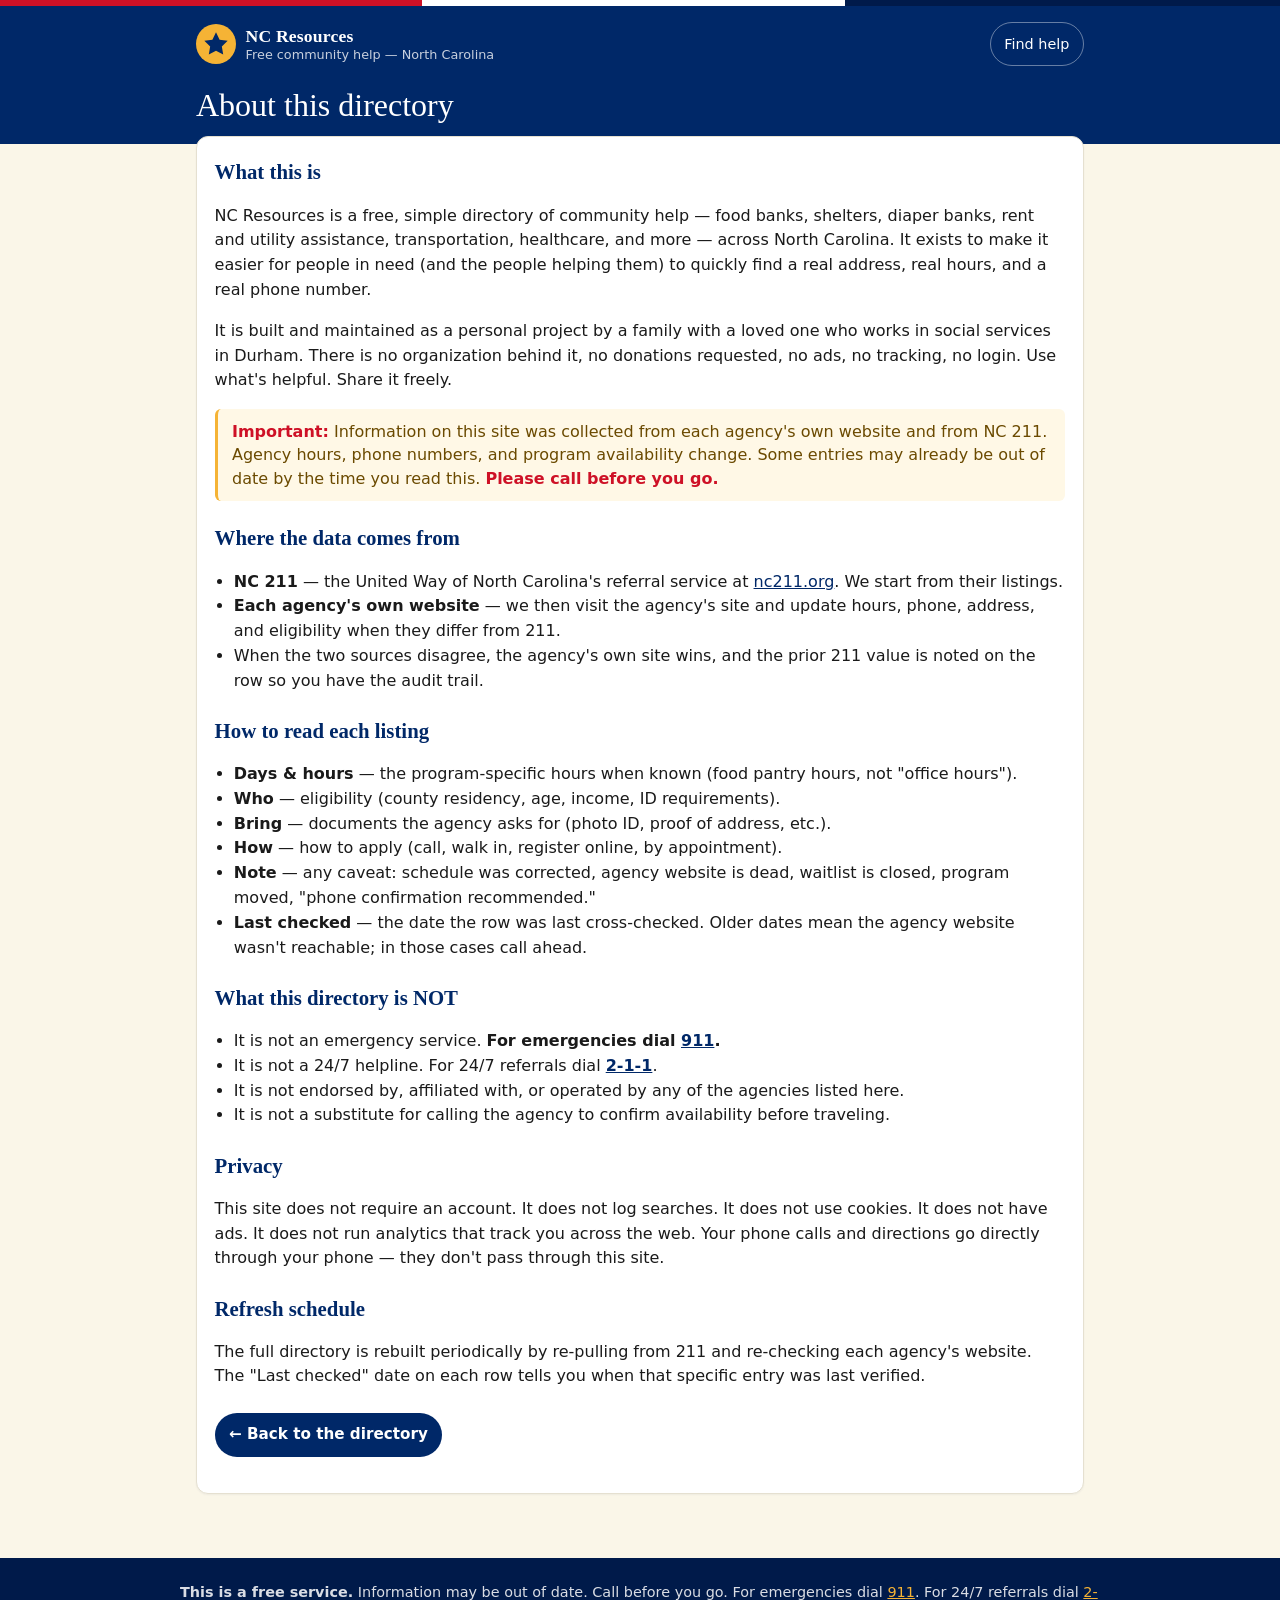
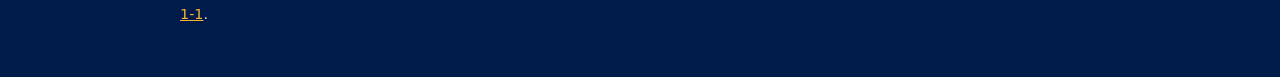
==== about.html @ 7fb2d3c5 "remove placeholder report-correction section + update og:url to real domain" ====
<!DOCTYPE html>
<html lang="en">
<head>
<meta charset="UTF-8" />
<meta name="viewport" content="width=device-width, initial-scale=1, viewport-fit=cover" />
<meta name="theme-color" content="#002868" />
<meta name="description" content="About NC Resources — a free community directory for finding food, shelter, utility help, and other resources across North Carolina." />
<title>About — NC Resources</title>
<link rel="icon" href="/favicon.svg" type="image/svg+xml" />
<link rel="stylesheet" href="/styles.css" />
<style>
  .prose {
    background: var(--paper);
    border: 1px solid var(--line);
    border-radius: var(--radius);
    padding: 1.25rem 1.1rem;
    box-shadow: var(--shadow-sm);
    margin-top: -1.25rem;
    position: relative;
    z-index: 1;
  }
  .prose h2 {
    font-family: var(--font-display);
    font-size: 1.3rem;
    margin: 1.4rem 0 0.4rem;
    color: var(--nc-blue);
  }
  .prose h2:first-child { margin-top: 0; }
  .prose p, .prose li { font-size: 1rem; line-height: 1.55; }
  .prose ul { padding-left: 1.2rem; }
  .prose .callout {
    background: #fff8e6;
    border-left: 3px solid var(--nc-gold);
    padding: 0.7rem 0.9rem;
    border-radius: 6px;
    color: #6b4a00;
  }
  .prose .callout strong { color: var(--nc-red); }
</style>
</head>
<body>

<header class="hero">
  <div class="hero-band"></div>
  <div class="hero-inner">
    <a href="/" class="brand" aria-label="NC Resources home">
      <span class="brand-mark" aria-hidden="true">
        <svg viewBox="0 0 24 24" width="28" height="28" fill="currentColor"><path d="M12 2l3.09 6.26L22 9.27l-5 4.87 1.18 6.88L12 17.77l-6.18 3.25L7 14.14 2 9.27l6.91-1.01L12 2z"/></svg>
      </span>
      <span class="brand-text">
        <strong>NC Resources</strong>
        <em>Free community help — North Carolina</em>
      </span>
    </a>
    <a class="about-link" href="/">Find help</a>
  </div>
  <h1 class="lede">About this directory</h1>
</header>

<main>
  <section class="prose">
    <h2>What this is</h2>
    <p>NC Resources is a free, simple directory of community help — food banks, shelters, diaper banks, rent and utility assistance, transportation, healthcare, and more — across North Carolina. It exists to make it easier for people in need (and the people helping them) to quickly find a real address, real hours, and a real phone number.</p>

    <p>It is built and maintained as a personal project by a family with a loved one who works in social services in Durham. There is no organization behind it, no donations requested, no ads, no tracking, no login. Use what's helpful. Share it freely.</p>

    <div class="callout">
      <strong>Important:</strong> Information on this site was collected from each agency's own website and from NC&nbsp;211. Agency hours, phone numbers, and program availability change. Some entries may already be out of date by the time you read this. <strong>Please call before you go.</strong>
    </div>

    <h2>Where the data comes from</h2>
    <ul>
      <li><strong>NC 211</strong> — the United Way of North Carolina's referral service at <a href="https://nc211.org" rel="noopener">nc211.org</a>. We start from their listings.</li>
      <li><strong>Each agency's own website</strong> — we then visit the agency's site and update hours, phone, address, and eligibility when they differ from 211.</li>
      <li>When the two sources disagree, the agency's own site wins, and the prior 211 value is noted on the row so you have the audit trail.</li>
    </ul>

    <h2>How to read each listing</h2>
    <ul>
      <li><strong>Days &amp; hours</strong> — the program-specific hours when known (food pantry hours, not "office hours").</li>
      <li><strong>Who</strong> — eligibility (county residency, age, income, ID requirements).</li>
      <li><strong>Bring</strong> — documents the agency asks for (photo ID, proof of address, etc.).</li>
      <li><strong>How</strong> — how to apply (call, walk in, register online, by appointment).</li>
      <li><strong>Note</strong> — any caveat: schedule was corrected, agency website is dead, waitlist is closed, program moved, "phone confirmation recommended."</li>
      <li><strong>Last checked</strong> — the date the row was last cross-checked. Older dates mean the agency website wasn't reachable; in those cases call ahead.</li>
    </ul>

    <h2>What this directory is NOT</h2>
    <ul>
      <li>It is not an emergency service. <strong>For emergencies dial <a href="tel:911">911</a>.</strong></li>
      <li>It is not a 24/7 helpline. For 24/7 referrals dial <strong><a href="tel:211">2-1-1</a></strong>.</li>
      <li>It is not endorsed by, affiliated with, or operated by any of the agencies listed here.</li>
      <li>It is not a substitute for calling the agency to confirm availability before traveling.</li>
    </ul>

    <h2>Privacy</h2>
    <p>This site does not require an account. It does not log searches. It does not use cookies. It does not have ads. It does not run analytics that track you across the web. Your phone calls and directions go directly through your phone — they don't pass through this site.</p>

    <h2>Refresh schedule</h2>
    <p>The full directory is rebuilt periodically by re-pulling from 211 and re-checking each agency's website. The "Last checked" date on each row tells you when that specific entry was last verified.</p>

    <p style="margin-top:1.5rem;"><a href="/" class="cta">← Back to the directory</a></p>
  </section>
</main>

<footer class="foot">
  <p><strong>This is a free service.</strong> Information may be out of date. Call before you go. For emergencies dial <a href="tel:911">911</a>. For 24/7 referrals dial <a href="tel:211">2-1-1</a>.</p>
</footer>

</body>
</html>
---- styles.css ----
/* NC Resources — mobile-first styles
 * Palette inspired by the NC state flag:
 *   --nc-blue   #002868 (the blue field on the flag)
 *   --nc-red    #CE1126 (the red field)
 *   --nc-gold   #F5B335 (the letters N and C, the star)
 *   --cream     #FAF6E8 (warm off-white background)
 */

:root {
  --nc-blue: #002868;
  --nc-blue-dark: #001a4a;
  --nc-red: #CE1126;
  --nc-gold: #F5B335;
  --cream: #FAF6E8;
  --paper: #FFFFFF;
  --ink: #1a1a1a;
  --ink-soft: #4a4a4a;
  --ink-mute: #777;
  --line: #E5E0D0;
  --line-strong: #C9C2A8;

  --shadow-sm: 0 1px 2px rgba(0, 40, 104, 0.05);
  --shadow-md: 0 4px 12px rgba(0, 40, 104, 0.08);

  --radius: 12px;
  --tap: 44px;

  --font-body: -apple-system, BlinkMacSystemFont, "Segoe UI", system-ui, "Helvetica Neue", Arial, sans-serif;
  --font-display: "Georgia", "Times New Roman", serif;
}

* { box-sizing: border-box; }
html { -webkit-text-size-adjust: 100%; }
body {
  margin: 0;
  font-family: var(--font-body);
  font-size: 16px;
  line-height: 1.45;
  color: var(--ink);
  background: var(--cream);
  -webkit-font-smoothing: antialiased;
}

a { color: var(--nc-blue); }
a:focus-visible, button:focus-visible, select:focus-visible {
  outline: 3px solid var(--nc-gold);
  outline-offset: 2px;
}

/* ---------- Hero ---------- */

.hero {
  background: var(--nc-blue);
  color: var(--paper);
  padding: 0 0 1.25rem;
  position: relative;
}
.hero-band {
  height: 6px;
  background: linear-gradient(
    to right,
    var(--nc-red) 0,
    var(--nc-red) 33%,
    var(--paper) 33%,
    var(--paper) 66%,
    var(--nc-blue-dark) 66%,
    var(--nc-blue-dark) 100%
  );
}
.hero-inner {
  max-width: 920px;
  margin: 0 auto;
  padding: 1rem 1rem 0;
  display: flex;
  align-items: center;
  justify-content: space-between;
  gap: 1rem;
}
.brand {
  display: flex;
  align-items: center;
  gap: 0.6rem;
  text-decoration: none;
  color: var(--paper);
}
.brand-mark {
  background: var(--nc-gold);
  color: var(--nc-blue);
  width: 40px;
  height: 40px;
  border-radius: 50%;
  display: grid;
  place-items: center;
  flex-shrink: 0;
}
.brand-text {
  display: flex;
  flex-direction: column;
  line-height: 1.15;
}
.brand-text strong {
  font-family: var(--font-display);
  font-size: 1.1rem;
  letter-spacing: 0.01em;
}
.brand-text em {
  font-style: normal;
  font-size: 0.8rem;
  color: rgba(255, 255, 255, 0.78);
  margin-top: 2px;
}
.about-link {
  color: var(--paper);
  text-decoration: none;
  border: 1px solid rgba(255, 255, 255, 0.4);
  padding: 0.5rem 0.85rem;
  border-radius: 999px;
  font-size: 0.9rem;
  min-height: var(--tap);
  display: inline-flex;
  align-items: center;
}
.about-link:hover { background: rgba(255, 255, 255, 0.08); }

.lede {
  max-width: 920px;
  margin: 1.25rem auto 0;
  padding: 0 1rem;
  font-family: var(--font-display);
  font-size: 1.6rem;
  line-height: 1.2;
  font-weight: 400;
}
.lede-sub {
  display: block;
  font-family: var(--font-body);
  font-size: 1rem;
  font-weight: 400;
  color: rgba(255, 255, 255, 0.85);
  margin-top: 0.35rem;
}

/* ---------- Filters ---------- */

main {
  max-width: 920px;
  margin: 0 auto;
  padding: 0.75rem 1rem 4rem;
}

.filters {
  background: var(--paper);
  border: 1px solid var(--line);
  border-radius: var(--radius);
  padding: 0.75rem;
  margin: -1.25rem 0 1rem;
  display: grid;
  gap: 0.5rem;
  grid-template-columns: 1fr 1fr;
  box-shadow: var(--shadow-md);
  position: relative;
  z-index: 1;
}
.field {
  display: flex;
  flex-direction: column;
  min-width: 0;
}
.field.grow {
  grid-column: span 2;
}
.field-label {
  font-size: 0.75rem;
  text-transform: uppercase;
  letter-spacing: 0.05em;
  color: var(--ink-mute);
  margin-bottom: 0.25rem;
}
select {
  appearance: none;
  -webkit-appearance: none;
  background: var(--paper) url("data:image/svg+xml;utf8,<svg xmlns='http://www.w3.org/2000/svg' width='12' height='8' viewBox='0 0 12 8'><path d='M1 1l5 5 5-5' stroke='%23002868' stroke-width='1.6' fill='none' stroke-linecap='round' stroke-linejoin='round'/></svg>") no-repeat right 0.85rem center;
  border: 1px solid var(--line-strong);
  border-radius: 10px;
  padding: 0.7rem 2.25rem 0.7rem 0.85rem;
  font-size: 1rem;
  min-height: var(--tap);
  width: 100%;
  color: var(--ink);
}
select:disabled { opacity: 0.6; }

button.ghost {
  grid-column: span 2;
  background: transparent;
  border: 1px solid var(--line-strong);
  color: var(--nc-blue);
  border-radius: 10px;
  padding: 0.65rem;
  font-size: 0.95rem;
  font-weight: 600;
  min-height: var(--tap);
  cursor: pointer;
}
button.ghost:hover { background: var(--cream); }

/* ---------- Status / results ---------- */

.status {
  font-size: 0.9rem;
  color: var(--ink-soft);
  margin: 0.25rem 0 0.75rem;
  min-height: 1.4em;
}
.status .count {
  color: var(--nc-blue);
  font-weight: 700;
}

.results {
  display: grid;
  gap: 0.75rem;
}

.card {
  background: var(--paper);
  border: 1px solid var(--line);
  border-left: 4px solid var(--nc-red);
  border-radius: var(--radius);
  padding: 0.9rem 1rem 1rem;
  box-shadow: var(--shadow-sm);
}
.card[data-flag="caution"] {
  border-left-color: var(--nc-gold);
}
.card[data-flag="critical"] {
  border-left-color: var(--nc-red);
  background: #fff7f7;
}

.card-head {
  display: flex;
  flex-direction: column;
  gap: 0.15rem;
  margin-bottom: 0.5rem;
}
.card-prog {
  font-size: 0.7rem;
  text-transform: uppercase;
  letter-spacing: 0.06em;
  font-weight: 700;
  color: var(--nc-red);
}
.card-name {
  font-family: var(--font-display);
  font-size: 1.2rem;
  line-height: 1.2;
  margin: 0.1rem 0;
  color: var(--ink);
}
.card-loc {
  font-size: 0.85rem;
  color: var(--ink-soft);
}

.card-grid {
  display: grid;
  gap: 0.5rem 1rem;
  margin-top: 0.4rem;
}
@media (min-width: 540px) {
  .card-grid { grid-template-columns: 1fr 1fr; }
}

.row {
  display: flex;
  gap: 0.4rem;
  align-items: flex-start;
  font-size: 0.95rem;
}
.row-icon {
  flex-shrink: 0;
  width: 18px;
  text-align: center;
  margin-top: 2px;
  color: var(--nc-blue);
}
.row-text { min-width: 0; word-break: break-word; }
.row-text strong { font-weight: 600; }

.cta-row {
  display: flex;
  gap: 0.5rem;
  flex-wrap: wrap;
  margin-top: 0.85rem;
}
.cta {
  display: inline-flex;
  align-items: center;
  justify-content: center;
  gap: 0.4rem;
  text-decoration: none;
  background: var(--nc-blue);
  color: var(--paper);
  padding: 0.6rem 0.9rem;
  border-radius: 999px;
  font-size: 0.95rem;
  font-weight: 600;
  min-height: var(--tap);
  flex: 1 1 auto;
  text-align: center;
}
.cta.alt {
  background: transparent;
  color: var(--nc-blue);
  border: 1.5px solid var(--nc-blue);
}
.cta:hover { filter: brightness(1.05); }
.cta.alt:hover { background: var(--cream); }

.notes {
  background: #fff8e6;
  border-left: 3px solid var(--nc-gold);
  padding: 0.5rem 0.7rem;
  border-radius: 6px;
  margin-top: 0.7rem;
  font-size: 0.85rem;
  color: #6b4a00;
}
.notes strong { color: var(--nc-red); }

.verified {
  font-size: 0.75rem;
  color: var(--ink-mute);
  margin-top: 0.5rem;
}

.expand-toggle {
  background: transparent;
  border: none;
  color: var(--nc-blue);
  font-weight: 600;
  font-size: 0.9rem;
  padding: 0.4rem 0;
  cursor: pointer;
  text-align: left;
}
.expand-toggle:hover { text-decoration: underline; }

.detail {
  display: none;
  margin-top: 0.5rem;
  padding-top: 0.5rem;
  border-top: 1px dashed var(--line);
}
.detail.open { display: block; }
.detail h4 {
  font-size: 0.78rem;
  text-transform: uppercase;
  letter-spacing: 0.05em;
  color: var(--ink-mute);
  margin: 0.7rem 0 0.2rem;
}
.detail p {
  margin: 0;
  font-size: 0.95rem;
}

/* ---------- Empty state ---------- */

.empty {
  text-align: center;
  padding: 2rem 1rem;
  color: var(--ink-mute);
}
.empty p { font-size: 1rem; }
.empty strong { color: var(--ink); }

/* ---------- Footer ---------- */

.foot {
  background: var(--nc-blue-dark);
  color: rgba(255, 255, 255, 0.85);
  padding: 1.5rem 1rem 2.5rem;
  font-size: 0.9rem;
  line-height: 1.5;
}
.foot p {
  max-width: 920px;
  margin: 0 auto 0.7rem;
}
.foot a {
  color: var(--nc-gold);
  text-decoration: underline;
}
.foot .meta {
  font-size: 0.8rem;
  color: rgba(255, 255, 255, 0.6);
}

/* ---------- Larger screens ---------- */

@media (min-width: 640px) {
  .lede { font-size: 2rem; }
  .filters { grid-template-columns: 180px 1fr 1fr auto; }
  .field.grow { grid-column: auto; }
  button.ghost { grid-column: auto; align-self: end; }
}

@media (min-width: 900px) {
  .results {
    grid-template-columns: 1fr 1fr;
  }
}

/* ---------- Print (so social workers can print and hand it out) ---------- */

@media print {
  .hero, .filters, .foot, .cta-row, .expand-toggle, .about-link { display: none !important; }
  .status { display: none; }
  body { background: white; color: black; }
  .card { break-inside: avoid; box-shadow: none; border: 1px solid #999; }
  .card-name { font-size: 1.05rem; }
}
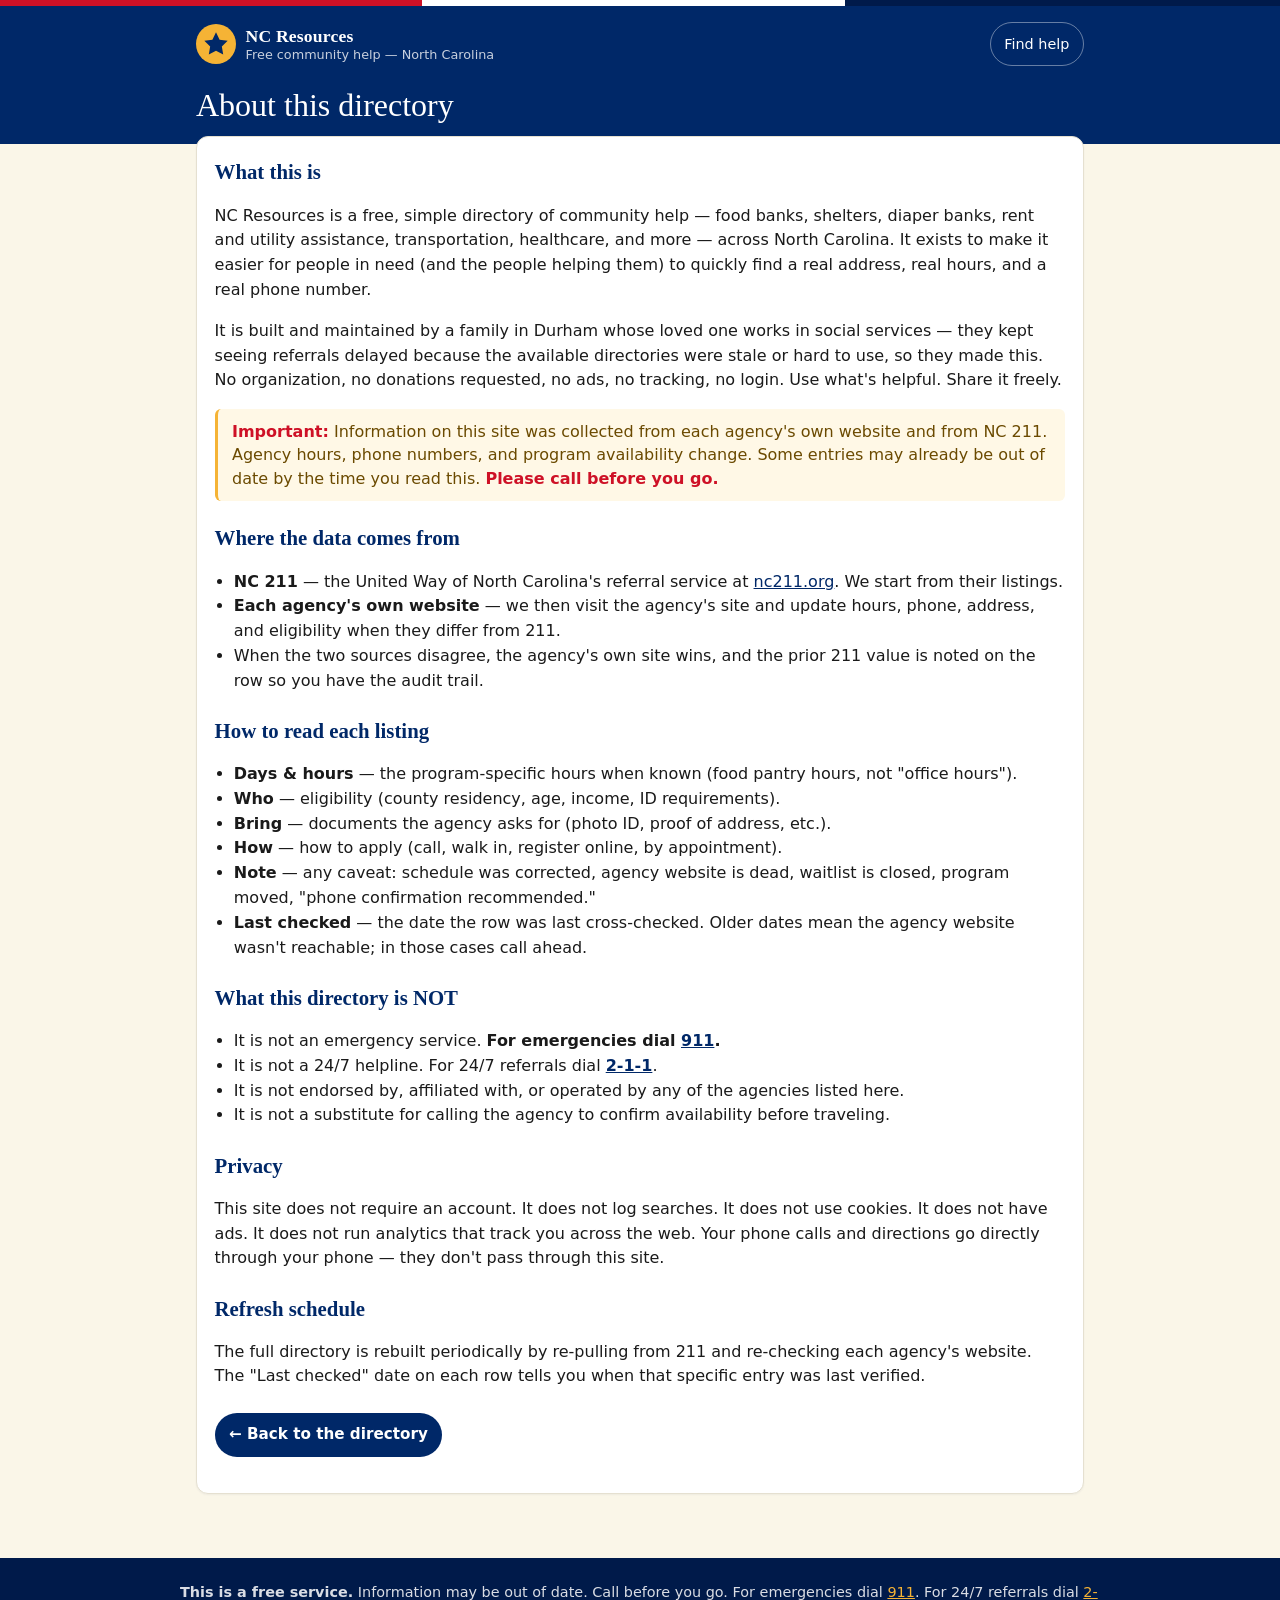
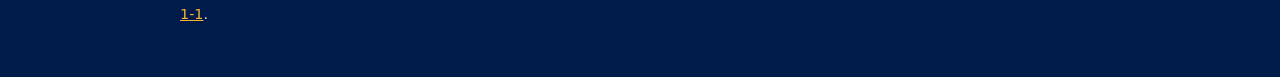
==== commit ba122279: "QA pass: a11y + data quality + critical render fix Render - Drop rAF batching; render all at once. r" ====
--- a/about.html
+++ b/about.html
@@ -62,7 +62,7 @@
     <h2>What this is</h2>
     <p>NC Resources is a free, simple directory of community help — food banks, shelters, diaper banks, rent and utility assistance, transportation, healthcare, and more — across North Carolina. It exists to make it easier for people in need (and the people helping them) to quickly find a real address, real hours, and a real phone number.</p>
 
-    <p>It is built and maintained as a personal project by a family with a loved one who works in social services in Durham. There is no organization behind it, no donations requested, no ads, no tracking, no login. Use what's helpful. Share it freely.</p>
+    <p>It is built and maintained by a family in Durham whose loved one works in social services — they kept seeing referrals delayed because the available directories were stale or hard to use, so they made this. No organization, no donations requested, no ads, no tracking, no login. Use what's helpful. Share it freely.</p>
 
     <div class="callout">
       <strong>Important:</strong> Information on this site was collected from each agency's own website and from NC&nbsp;211. Agency hours, phone numbers, and program availability change. Some entries may already be out of date by the time you read this. <strong>Please call before you go.</strong>
--- a/styles.css
+++ b/styles.css
@@ -43,8 +43,58 @@
 
 a { color: var(--nc-blue); }
 a:focus-visible, button:focus-visible, select:focus-visible {
-  outline: 3px solid var(--nc-gold);
+  /* nc-blue passes WCAG AAA contrast on white; gold inner ring keeps brand */
+  outline: 3px solid var(--nc-blue);
   outline-offset: 2px;
+  box-shadow: 0 0 0 5px var(--nc-gold);
+}
+
+/* Visually hidden but available to screen readers */
+.visually-hidden {
+  position: absolute !important;
+  clip: rect(1px, 1px, 1px, 1px);
+  clip-path: inset(50%);
+  width: 1px; height: 1px;
+  overflow: hidden;
+  white-space: nowrap;
+  padding: 0; margin: -1px; border: 0;
+}
+
+/* Skip link for keyboard users — invisible until focused */
+.skip-link {
+  position: absolute;
+  left: -9999px;
+  top: 0;
+  background: var(--nc-blue);
+  color: var(--paper);
+  padding: 0.6rem 1rem;
+  text-decoration: none;
+  font-weight: 600;
+  z-index: 10;
+}
+.skip-link:focus {
+  left: 0;
+  top: 0;
+}
+
+/* Fallback shown only when JS is disabled */
+.noscript-fallback {
+  background: var(--paper);
+  border: 2px solid var(--nc-red);
+  border-radius: var(--radius);
+  padding: 1rem 1.1rem;
+  margin: 1rem 0;
+}
+.noscript-fallback p { margin: 0.4rem 0; }
+.noscript-fallback a { color: var(--nc-red); font-weight: 700; }
+
+/* Respect users who turn motion down */
+@media (prefers-reduced-motion: reduce) {
+  *, *::before, *::after {
+    animation-duration: 0.01ms !important;
+    transition-duration: 0.01ms !important;
+  }
+  .cta:hover, button:hover { filter: none; }
 }
 
 /* ---------- Hero ---------- */
@@ -328,6 +378,12 @@
   color: #6b4a00;
 }
 .notes strong { color: var(--nc-red); }
+.notes[data-strong="true"] {
+  background: #fff0f0;
+  border-left-color: var(--nc-red);
+  color: #5e0008;
+  font-weight: 500;
+}
 
 .verified {
   font-size: 0.75rem;
@@ -395,8 +451,20 @@
 }
 .foot .meta {
   font-size: 0.8rem;
-  color: rgba(255, 255, 255, 0.6);
-}
+  color: rgba(255, 255, 255, 0.78);
+}
+
+.urgent-callout {
+  background: rgba(206, 17, 38, 0.18);
+  border: 1px solid rgba(206, 17, 38, 0.45);
+  border-radius: var(--radius);
+  padding: 0.7rem 1rem;
+  max-width: 920px;
+  margin: 0 auto 1rem;
+  color: var(--paper);
+}
+.urgent-callout p { margin: 0; font-size: 0.95rem; }
+.urgent-callout strong { color: #ffb1b8; }
 
 /* ---------- Larger screens ---------- */
 
@@ -416,9 +484,35 @@
 /* ---------- Print (so social workers can print and hand it out) ---------- */
 
 @media print {
-  .hero, .filters, .foot, .cta-row, .expand-toggle, .about-link { display: none !important; }
+  .hero, .filters, .foot, .expand-toggle, .about-link, .skip-link { display: none !important; }
   .status { display: none; }
   body { background: white; color: black; }
-  .card { break-inside: avoid; box-shadow: none; border: 1px solid #999; }
+  .card {
+    break-inside: avoid;
+    box-shadow: none;
+    border: 1px solid #999;
+    page-break-inside: avoid;
+    margin-bottom: 0.5rem;
+  }
   .card-name { font-size: 1.05rem; }
-}
+  /* Show CTAs as plain text in print so the phone number / address is readable */
+  .cta-row { margin-top: 0.4rem; display: block; }
+  .cta {
+    display: inline;
+    background: transparent !important;
+    color: black !important;
+    border: none !important;
+    padding: 0;
+    font-weight: normal;
+    text-decoration: none;
+  }
+  .cta::after {
+    content: " (" attr(href) ")";
+    font-size: 0.85em;
+    color: #444;
+  }
+  /* Strip tel: and mailto: prefixes from print output */
+  .cta[href^="tel:"]::after { content: ""; }
+  /* Hide map deep-link URL — phone number + address is enough on paper */
+  .cta[href*="maps."]::after { content: ""; }
+}
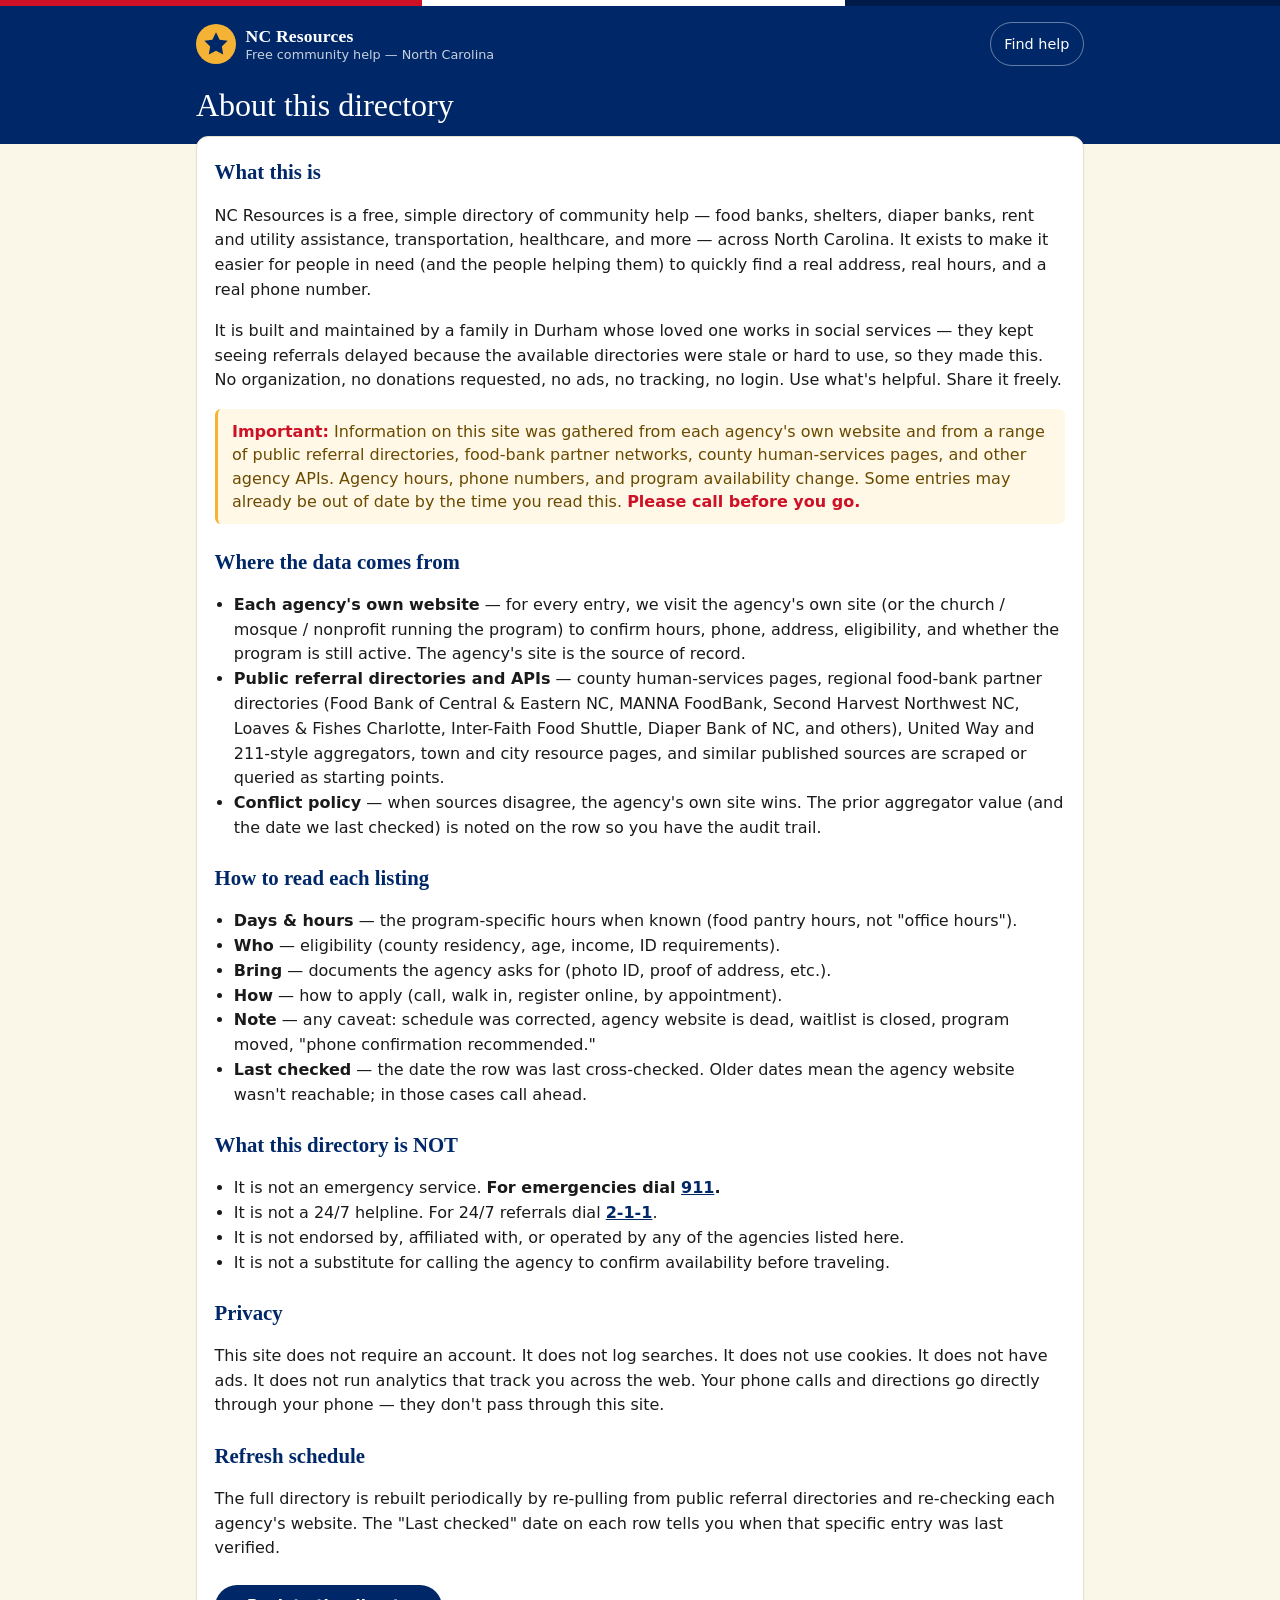
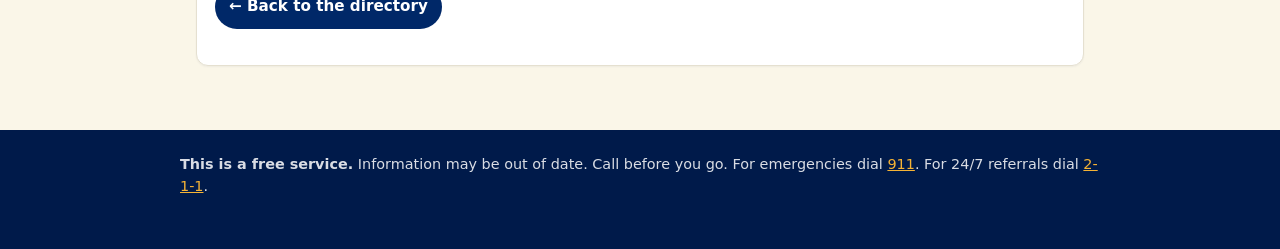
==== commit 997dc32c: "add: 200+ new agencies across NC + rewrite source attribution - Wake Forest pilot adds 14 entries (H" ====
--- a/about.html
+++ b/about.html
@@ -65,14 +65,14 @@
     <p>It is built and maintained by a family in Durham whose loved one works in social services — they kept seeing referrals delayed because the available directories were stale or hard to use, so they made this. No organization, no donations requested, no ads, no tracking, no login. Use what's helpful. Share it freely.</p>
 
     <div class="callout">
-      <strong>Important:</strong> Information on this site was collected from each agency's own website and from NC&nbsp;211. Agency hours, phone numbers, and program availability change. Some entries may already be out of date by the time you read this. <strong>Please call before you go.</strong>
+      <strong>Important:</strong> Information on this site was gathered from each agency's own website and from a range of public referral directories, food-bank partner networks, county human-services pages, and other agency APIs. Agency hours, phone numbers, and program availability change. Some entries may already be out of date by the time you read this. <strong>Please call before you go.</strong>
     </div>
 
     <h2>Where the data comes from</h2>
     <ul>
-      <li><strong>NC 211</strong> — the United Way of North Carolina's referral service at <a href="https://nc211.org" rel="noopener">nc211.org</a>. We start from their listings.</li>
-      <li><strong>Each agency's own website</strong> — we then visit the agency's site and update hours, phone, address, and eligibility when they differ from 211.</li>
-      <li>When the two sources disagree, the agency's own site wins, and the prior 211 value is noted on the row so you have the audit trail.</li>
+      <li><strong>Each agency's own website</strong> — for every entry, we visit the agency's own site (or the church / mosque / nonprofit running the program) to confirm hours, phone, address, eligibility, and whether the program is still active. The agency's site is the source of record.</li>
+      <li><strong>Public referral directories and APIs</strong> — county human-services pages, regional food-bank partner directories (Food Bank of Central &amp; Eastern NC, MANNA FoodBank, Second Harvest Northwest NC, Loaves &amp; Fishes Charlotte, Inter-Faith Food Shuttle, Diaper Bank of NC, and others), United Way and 211-style aggregators, town and city resource pages, and similar published sources are scraped or queried as starting points.</li>
+      <li><strong>Conflict policy</strong> — when sources disagree, the agency's own site wins. The prior aggregator value (and the date we last checked) is noted on the row so you have the audit trail.</li>
     </ul>
 
     <h2>How to read each listing</h2>
@@ -97,7 +97,7 @@
     <p>This site does not require an account. It does not log searches. It does not use cookies. It does not have ads. It does not run analytics that track you across the web. Your phone calls and directions go directly through your phone — they don't pass through this site.</p>
 
     <h2>Refresh schedule</h2>
-    <p>The full directory is rebuilt periodically by re-pulling from 211 and re-checking each agency's website. The "Last checked" date on each row tells you when that specific entry was last verified.</p>
+    <p>The full directory is rebuilt periodically by re-pulling from public referral directories and re-checking each agency's website. The "Last checked" date on each row tells you when that specific entry was last verified.</p>
 
     <p style="margin-top:1.5rem;"><a href="/" class="cta">← Back to the directory</a></p>
   </section>
--- a/styles.css
+++ b/styles.css
@@ -233,12 +233,54 @@
   border: 1px solid var(--line-strong);
   border-radius: 10px;
   padding: 0.7rem 2.25rem 0.7rem 0.85rem;
-  font-size: 1rem;
+  /* iOS Safari auto-zooms when tapping inputs with font-size < 16px;
+     keep this >= 16 to prevent the page bouncing on every tap. */
+  font-size: 16px;
   min-height: var(--tap);
   width: 100%;
   color: var(--ink);
-}
-select:disabled { opacity: 0.6; }
+  /* Make sure the native picker isn't blocked by anything */
+  pointer-events: auto;
+  position: relative;
+  z-index: 1;
+}
+select:disabled,
+select[aria-busy="true"] {
+  opacity: 0.55;
+  cursor: progress;
+  background-color: #f4f1e8;
+}
+button.ghost:disabled {
+  opacity: 0.55;
+  cursor: not-allowed;
+}
+
+/* Loading shimmer on the filter card while data fetches */
+body.is-loading .filters {
+  position: relative;
+}
+body.is-loading .filters::after {
+  content: "";
+  position: absolute;
+  inset: 0;
+  border-radius: var(--radius);
+  pointer-events: none; /* don't block the picker even while loading */
+  background: linear-gradient(
+    90deg,
+    transparent 0%,
+    rgba(245, 179, 53, 0.12) 50%,
+    transparent 100%
+  );
+  background-size: 200% 100%;
+  animation: shimmer 1.4s linear infinite;
+}
+@keyframes shimmer {
+  from { background-position: 100% 0; }
+  to   { background-position: -100% 0; }
+}
+@media (prefers-reduced-motion: reduce) {
+  body.is-loading .filters::after { animation: none; opacity: 0; }
+}
 
 button.ghost {
   grid-column: span 2;
@@ -429,8 +471,15 @@
   padding: 2rem 1rem;
   color: var(--ink-mute);
 }
-.empty p { font-size: 1rem; }
+.empty p { font-size: 1rem; margin: 0.5rem 0; }
+.empty p[lang="es"] { color: var(--ink-soft); font-size: 0.95rem; }
 .empty strong { color: var(--ink); }
+.meta-error {
+  font-size: 0.75rem;
+  color: var(--ink-mute);
+  font-family: ui-monospace, SFMono-Regular, Menlo, monospace;
+  margin-top: 1rem !important;
+}
 
 /* ---------- Footer ---------- */
 
@@ -452,6 +501,18 @@
 .foot .meta {
   font-size: 0.8rem;
   color: rgba(255, 255, 255, 0.78);
+}
+.foot .credit {
+  font-size: 0.85rem;
+  color: rgba(255, 255, 255, 0.92);
+  margin-top: 0.4rem;
+  margin-bottom: 0.1rem;
+  letter-spacing: 0.01em;
+}
+.foot .credit [aria-hidden="true"] {
+  display: inline-block;
+  transform: translateY(1px);
+  margin: 0 0.15em;
 }
 
 .urgent-callout {
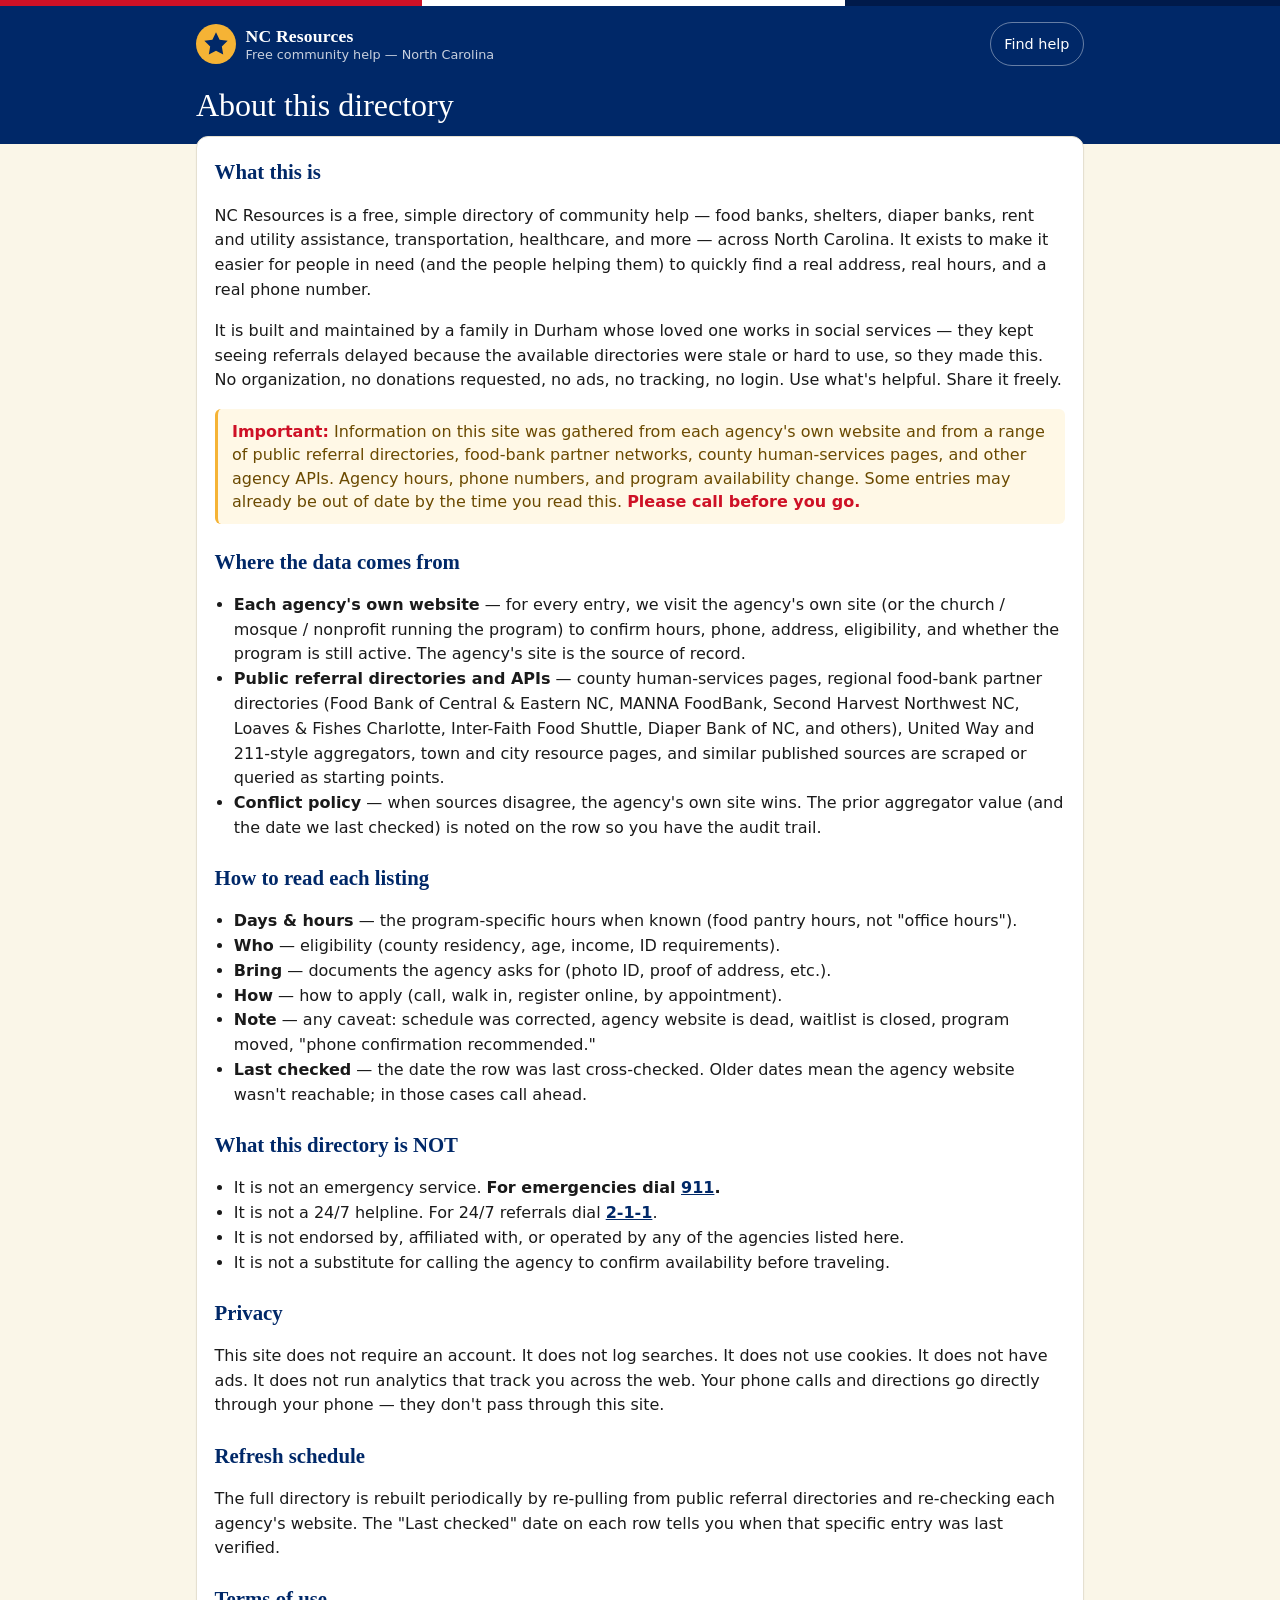
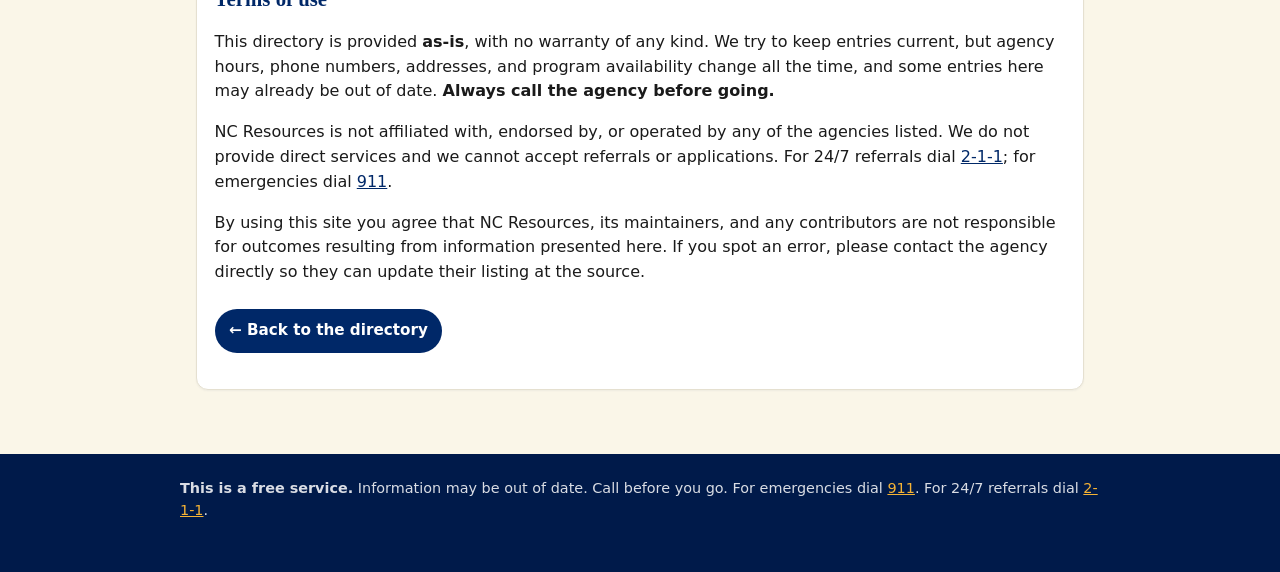
==== commit 593bd05c: "launch-readiness: name search, CSP+HSTS, terms, data hygiene Pre-launch due-diligence pass. The site" ====
--- a/about.html
+++ b/about.html
@@ -99,6 +99,11 @@
     <h2>Refresh schedule</h2>
     <p>The full directory is rebuilt periodically by re-pulling from public referral directories and re-checking each agency's website. The "Last checked" date on each row tells you when that specific entry was last verified.</p>
 
+    <h2>Terms of use</h2>
+    <p>This directory is provided <strong>as-is</strong>, with no warranty of any kind. We try to keep entries current, but agency hours, phone numbers, addresses, and program availability change all the time, and some entries here may already be out of date. <strong>Always call the agency before going.</strong></p>
+    <p>NC Resources is not affiliated with, endorsed by, or operated by any of the agencies listed. We do not provide direct services and we cannot accept referrals or applications. For 24/7 referrals dial <a href="tel:211">2-1-1</a>; for emergencies dial <a href="tel:911">911</a>.</p>
+    <p>By using this site you agree that NC Resources, its maintainers, and any contributors are not responsible for outcomes resulting from information presented here. If you spot an error, please contact the agency directly so they can update their listing at the source.</p>
+
     <p style="margin-top:1.5rem;"><a href="/" class="cta">← Back to the directory</a></p>
   </section>
 </main>
--- a/styles.css
+++ b/styles.css
@@ -249,6 +249,27 @@
   opacity: 0.55;
   cursor: progress;
   background-color: #f4f1e8;
+}
+input[type="search"] {
+  appearance: none;
+  -webkit-appearance: none;
+  background: var(--paper);
+  border: 1px solid var(--line-strong);
+  border-radius: 10px;
+  padding: 0.7rem 0.85rem;
+  font-size: 16px; /* avoid iOS zoom on focus */
+  min-height: var(--tap);
+  width: 100%;
+  color: var(--ink);
+  font-family: inherit;
+}
+input[type="search"]::-webkit-search-cancel-button {
+  /* keep the native clear-X visible on WebKit */
+  appearance: searchfield-cancel-button;
+}
+.search-field {
+  /* Search field is wider than the others on desktop, full-width on mobile */
+  grid-column: 1 / -1;
 }
 button.ghost:disabled {
   opacity: 0.55;
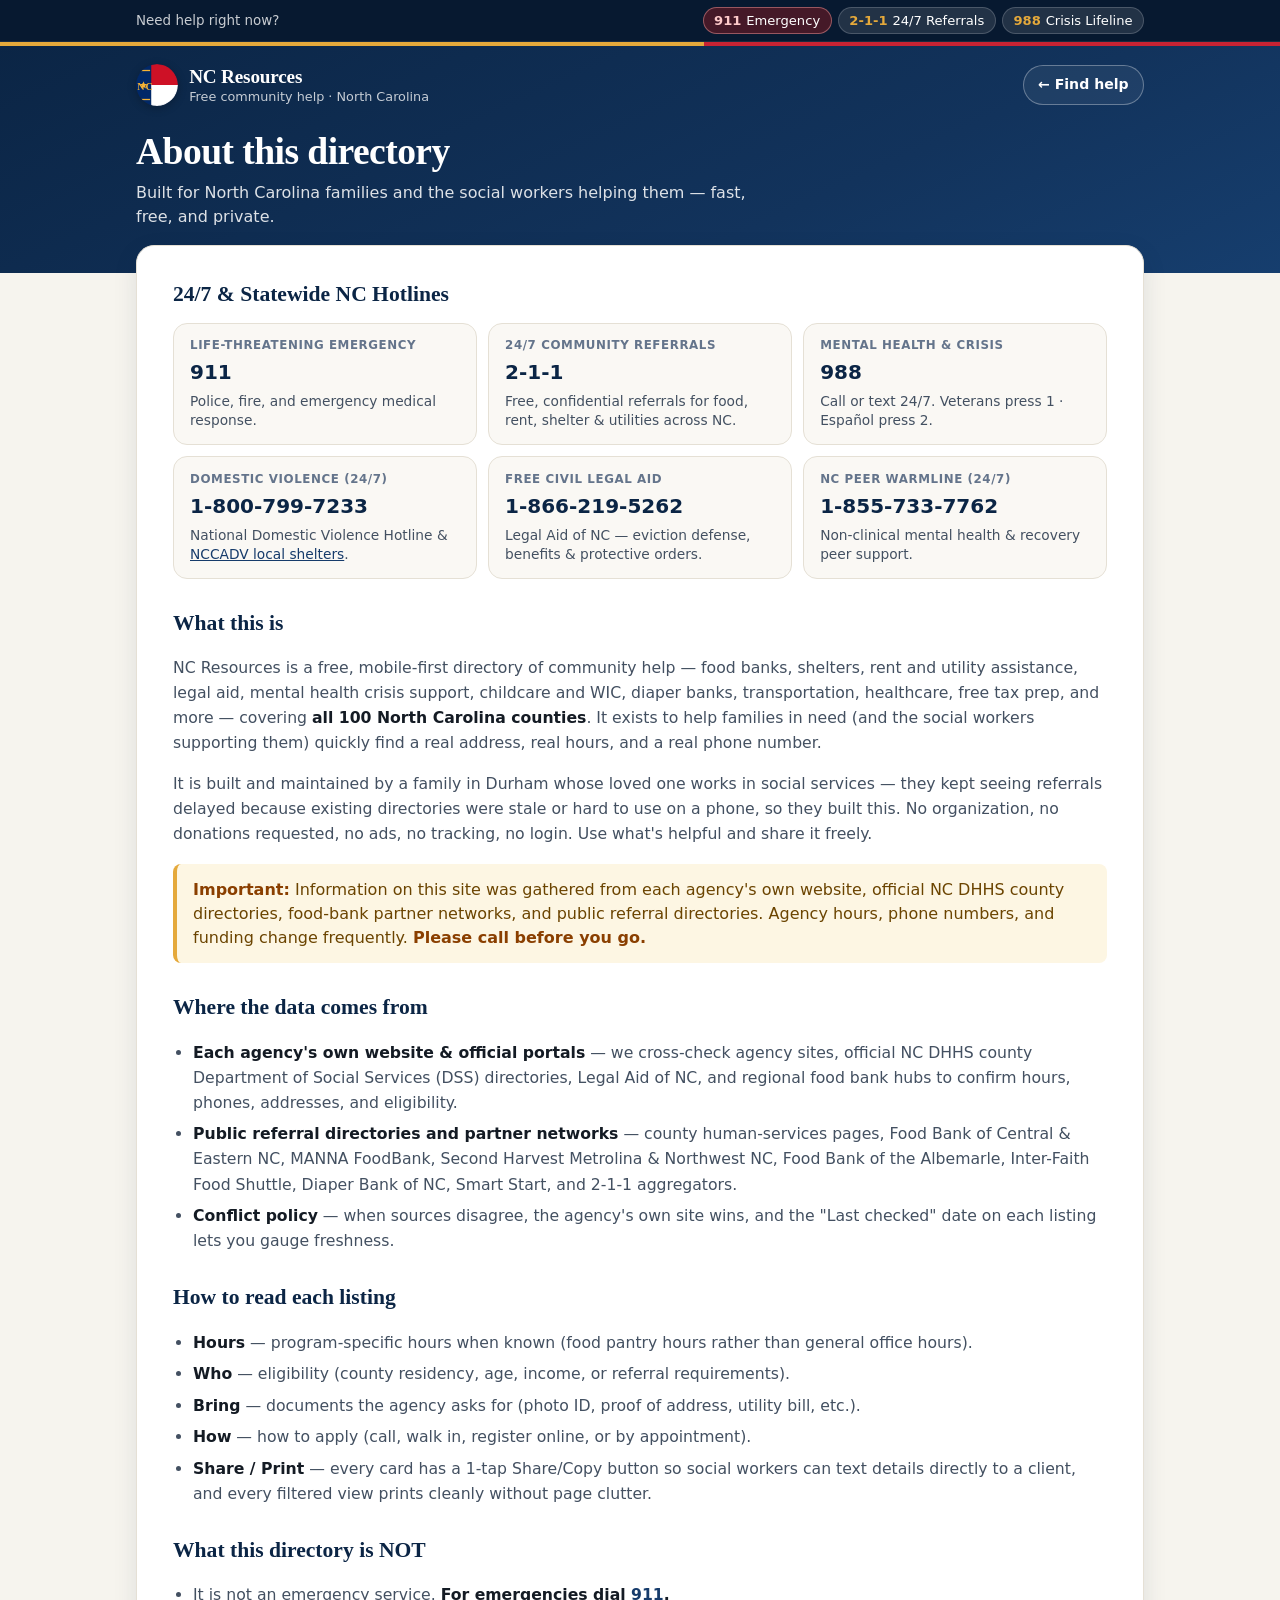
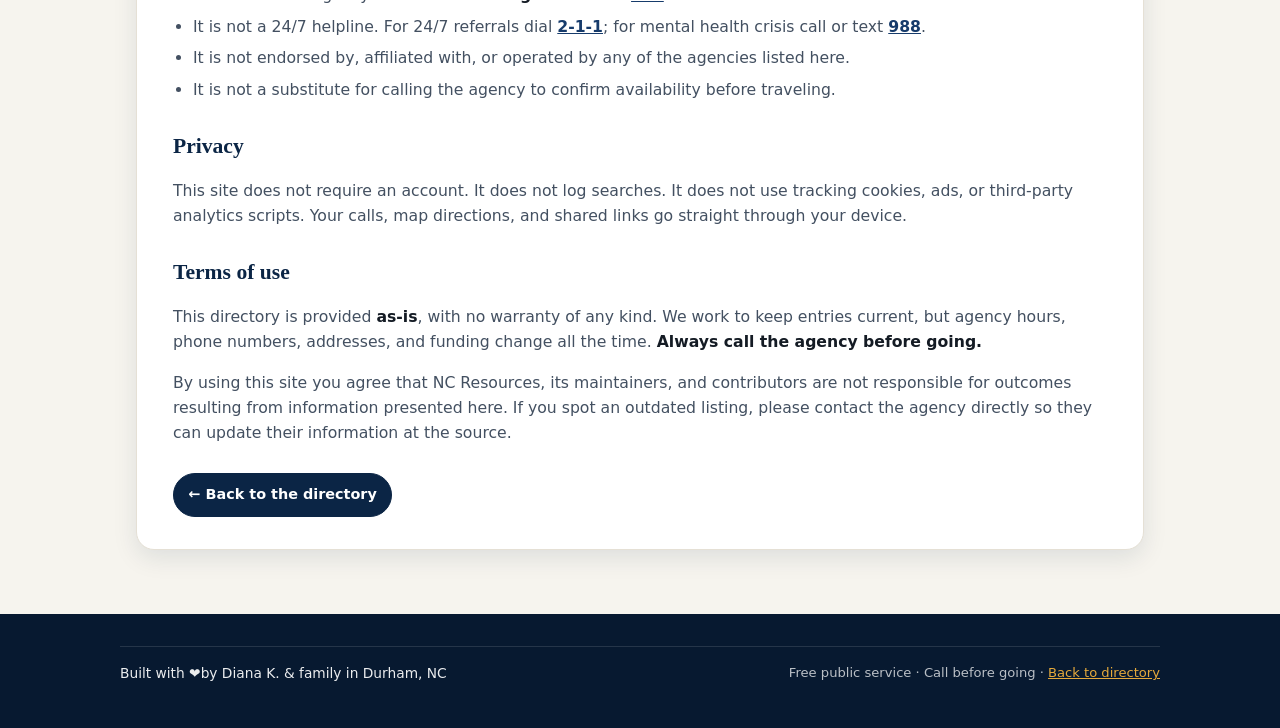
==== commit 735a519b: "facelift: Piedmont civic redesign, EN/ES toggle, share/print UX & 100-county NC dataset expansion" ====
--- a/about.html
+++ b/about.html
@@ -3,113 +3,138 @@
 <head>
 <meta charset="UTF-8" />
 <meta name="viewport" content="width=device-width, initial-scale=1, viewport-fit=cover" />
-<meta name="theme-color" content="#002868" />
-<meta name="description" content="About NC Resources — a free community directory for finding food, shelter, utility help, and other resources across North Carolina." />
+<meta name="theme-color" content="#0B2545" />
+<meta name="color-scheme" content="light" />
+<meta name="description" content="About NC Resources — a free community directory covering all 100 North Carolina counties for food, housing, utility help, legal aid, crisis support, childcare, and healthcare." />
 <title>About — NC Resources</title>
 <link rel="icon" href="/favicon.svg" type="image/svg+xml" />
-<link rel="stylesheet" href="/styles.css" />
-<style>
-  .prose {
-    background: var(--paper);
-    border: 1px solid var(--line);
-    border-radius: var(--radius);
-    padding: 1.25rem 1.1rem;
-    box-shadow: var(--shadow-sm);
-    margin-top: -1.25rem;
-    position: relative;
-    z-index: 1;
-  }
-  .prose h2 {
-    font-family: var(--font-display);
-    font-size: 1.3rem;
-    margin: 1.4rem 0 0.4rem;
-    color: var(--nc-blue);
-  }
-  .prose h2:first-child { margin-top: 0; }
-  .prose p, .prose li { font-size: 1rem; line-height: 1.55; }
-  .prose ul { padding-left: 1.2rem; }
-  .prose .callout {
-    background: #fff8e6;
-    border-left: 3px solid var(--nc-gold);
-    padding: 0.7rem 0.9rem;
-    border-radius: 6px;
-    color: #6b4a00;
-  }
-  .prose .callout strong { color: var(--nc-red); }
-</style>
+<link rel="manifest" href="/manifest.webmanifest" />
+<link rel="stylesheet" href="/styles.css?v=3" />
 </head>
 <body>
 
-<header class="hero">
-  <div class="hero-band"></div>
+<a class="skip-link" href="#about-main">Skip to content</a>
+
+<div class="urgent-bar" role="region" aria-label="24/7 Urgent Help">
+  <div class="urgent-bar-inner">
+    <span class="urgent-label">Need help right now?</span>
+    <div class="urgent-links">
+      <a href="tel:911" class="urgent-pill urgent-911"><strong>911</strong> <span>Emergency</span></a>
+      <a href="tel:211" class="urgent-pill"><strong>2-1-1</strong> <span>24/7 Referrals</span></a>
+      <a href="tel:988" class="urgent-pill"><strong>988</strong> <span>Crisis Lifeline</span></a>
+    </div>
+  </div>
+</div>
+
+<header class="hero hero-compact">
+  <div class="hero-accent" aria-hidden="true"></div>
   <div class="hero-inner">
     <a href="/" class="brand" aria-label="NC Resources home">
-      <span class="brand-mark" aria-hidden="true">
-        <svg viewBox="0 0 24 24" width="28" height="28" fill="currentColor"><path d="M12 2l3.09 6.26L22 9.27l-5 4.87 1.18 6.88L12 17.77l-6.18 3.25L7 14.14 2 9.27l6.91-1.01L12 2z"/></svg>
-      </span>
+      <img src="/favicon.svg" class="brand-logo" width="42" height="42" alt="" aria-hidden="true" />
       <span class="brand-text">
         <strong>NC Resources</strong>
-        <em>Free community help — North Carolina</em>
+        <em>Free community help · North Carolina</em>
       </span>
     </a>
-    <a class="about-link" href="/">Find help</a>
+    <nav class="hero-nav" aria-label="Primary">
+      <a class="nav-link" href="/">← Find help</a>
+    </nav>
   </div>
-  <h1 class="lede">About this directory</h1>
+  <div class="hero-copy">
+    <h1 class="lede">About this directory</h1>
+    <p class="lede-sub">Built for North Carolina families and the social workers helping them — fast, free, and private.</p>
+  </div>
 </header>
 
-<main>
+<main id="about-main">
   <section class="prose">
+    <h2>24/7 &amp; Statewide NC Hotlines</h2>
+    <div class="hotline-grid">
+      <div class="hotline-card">
+        <span class="hotline-label">Life-Threatening Emergency</span>
+        <a class="hotline-num" href="tel:911">911</a>
+        <p>Police, fire, and emergency medical response.</p>
+      </div>
+      <div class="hotline-card">
+        <span class="hotline-label">24/7 Community Referrals</span>
+        <a class="hotline-num" href="tel:211">2-1-1</a>
+        <p>Free, confidential referrals for food, rent, shelter &amp; utilities across NC.</p>
+      </div>
+      <div class="hotline-card">
+        <span class="hotline-label">Mental Health &amp; Crisis</span>
+        <a class="hotline-num" href="tel:988">988</a>
+        <p>Call or text 24/7. Veterans press 1 · Español press 2.</p>
+      </div>
+      <div class="hotline-card">
+        <span class="hotline-label">Domestic Violence (24/7)</span>
+        <a class="hotline-num" href="tel:+18007997233">1-800-799-7233</a>
+        <p>National Domestic Violence Hotline &amp; <a href="https://nccadv.org" rel="noopener">NCCADV local shelters</a>.</p>
+      </div>
+      <div class="hotline-card">
+        <span class="hotline-label">Free Civil Legal Aid</span>
+        <a class="hotline-num" href="tel:+18662195262">1-866-219-5262</a>
+        <p>Legal Aid of NC — eviction defense, benefits &amp; protective orders.</p>
+      </div>
+      <div class="hotline-card">
+        <span class="hotline-label">NC Peer Warmline (24/7)</span>
+        <a class="hotline-num" href="tel:+18557337762">1-855-733-7762</a>
+        <p>Non-clinical mental health &amp; recovery peer support.</p>
+      </div>
+    </div>
+
     <h2>What this is</h2>
-    <p>NC Resources is a free, simple directory of community help — food banks, shelters, diaper banks, rent and utility assistance, transportation, healthcare, and more — across North Carolina. It exists to make it easier for people in need (and the people helping them) to quickly find a real address, real hours, and a real phone number.</p>
+    <p>NC Resources is a free, mobile-first directory of community help — food banks, shelters, rent and utility assistance, legal aid, mental health crisis support, childcare and WIC, diaper banks, transportation, healthcare, free tax prep, and more — covering <strong>all 100 North Carolina counties</strong>. It exists to help families in need (and the social workers supporting them) quickly find a real address, real hours, and a real phone number.</p>
 
-    <p>It is built and maintained by a family in Durham whose loved one works in social services — they kept seeing referrals delayed because the available directories were stale or hard to use, so they made this. No organization, no donations requested, no ads, no tracking, no login. Use what's helpful. Share it freely.</p>
+    <p>It is built and maintained by a family in Durham whose loved one works in social services — they kept seeing referrals delayed because existing directories were stale or hard to use on a phone, so they built this. No organization, no donations requested, no ads, no tracking, no login. Use what's helpful and share it freely.</p>
 
-    <div class="callout">
-      <strong>Important:</strong> Information on this site was gathered from each agency's own website and from a range of public referral directories, food-bank partner networks, county human-services pages, and other agency APIs. Agency hours, phone numbers, and program availability change. Some entries may already be out of date by the time you read this. <strong>Please call before you go.</strong>
+    <div class="prose-callout">
+      <strong>Important:</strong> Information on this site was gathered from each agency's own website, official NC DHHS county directories, food-bank partner networks, and public referral directories. Agency hours, phone numbers, and funding change frequently. <strong>Please call before you go.</strong>
     </div>
 
     <h2>Where the data comes from</h2>
     <ul>
-      <li><strong>Each agency's own website</strong> — for every entry, we visit the agency's own site (or the church / mosque / nonprofit running the program) to confirm hours, phone, address, eligibility, and whether the program is still active. The agency's site is the source of record.</li>
-      <li><strong>Public referral directories and APIs</strong> — county human-services pages, regional food-bank partner directories (Food Bank of Central &amp; Eastern NC, MANNA FoodBank, Second Harvest Northwest NC, Loaves &amp; Fishes Charlotte, Inter-Faith Food Shuttle, Diaper Bank of NC, and others), United Way and 211-style aggregators, town and city resource pages, and similar published sources are scraped or queried as starting points.</li>
-      <li><strong>Conflict policy</strong> — when sources disagree, the agency's own site wins. The prior aggregator value (and the date we last checked) is noted on the row so you have the audit trail.</li>
+      <li><strong>Each agency's own website &amp; official portals</strong> — we cross-check agency sites, official NC DHHS county Department of Social Services (DSS) directories, Legal Aid of NC, and regional food bank hubs to confirm hours, phones, addresses, and eligibility.</li>
+      <li><strong>Public referral directories and partner networks</strong> — county human-services pages, Food Bank of Central &amp; Eastern NC, MANNA FoodBank, Second Harvest Metrolina &amp; Northwest NC, Food Bank of the Albemarle, Inter-Faith Food Shuttle, Diaper Bank of NC, Smart Start, and 2-1-1 aggregators.</li>
+      <li><strong>Conflict policy</strong> — when sources disagree, the agency's own site wins, and the "Last checked" date on each listing lets you gauge freshness.</li>
     </ul>
 
     <h2>How to read each listing</h2>
     <ul>
-      <li><strong>Days &amp; hours</strong> — the program-specific hours when known (food pantry hours, not "office hours").</li>
-      <li><strong>Who</strong> — eligibility (county residency, age, income, ID requirements).</li>
-      <li><strong>Bring</strong> — documents the agency asks for (photo ID, proof of address, etc.).</li>
-      <li><strong>How</strong> — how to apply (call, walk in, register online, by appointment).</li>
-      <li><strong>Note</strong> — any caveat: schedule was corrected, agency website is dead, waitlist is closed, program moved, "phone confirmation recommended."</li>
-      <li><strong>Last checked</strong> — the date the row was last cross-checked. Older dates mean the agency website wasn't reachable; in those cases call ahead.</li>
+      <li><strong>Hours</strong> — program-specific hours when known (food pantry hours rather than general office hours).</li>
+      <li><strong>Who</strong> — eligibility (county residency, age, income, or referral requirements).</li>
+      <li><strong>Bring</strong> — documents the agency asks for (photo ID, proof of address, utility bill, etc.).</li>
+      <li><strong>How</strong> — how to apply (call, walk in, register online, or by appointment).</li>
+      <li><strong>Share / Print</strong> — every card has a 1-tap Share/Copy button so social workers can text details directly to a client, and every filtered view prints cleanly without page clutter.</li>
     </ul>
 
     <h2>What this directory is NOT</h2>
     <ul>
       <li>It is not an emergency service. <strong>For emergencies dial <a href="tel:911">911</a>.</strong></li>
-      <li>It is not a 24/7 helpline. For 24/7 referrals dial <strong><a href="tel:211">2-1-1</a></strong>.</li>
+      <li>It is not a 24/7 helpline. For 24/7 referrals dial <strong><a href="tel:211">2-1-1</a></strong>; for mental health crisis call or text <strong><a href="tel:988">988</a></strong>.</li>
       <li>It is not endorsed by, affiliated with, or operated by any of the agencies listed here.</li>
       <li>It is not a substitute for calling the agency to confirm availability before traveling.</li>
     </ul>
 
     <h2>Privacy</h2>
-    <p>This site does not require an account. It does not log searches. It does not use cookies. It does not have ads. It does not run analytics that track you across the web. Your phone calls and directions go directly through your phone — they don't pass through this site.</p>
-
-    <h2>Refresh schedule</h2>
-    <p>The full directory is rebuilt periodically by re-pulling from public referral directories and re-checking each agency's website. The "Last checked" date on each row tells you when that specific entry was last verified.</p>
+    <p>This site does not require an account. It does not log searches. It does not use tracking cookies, ads, or third-party analytics scripts. Your calls, map directions, and shared links go straight through your device.</p>
 
     <h2>Terms of use</h2>
-    <p>This directory is provided <strong>as-is</strong>, with no warranty of any kind. We try to keep entries current, but agency hours, phone numbers, addresses, and program availability change all the time, and some entries here may already be out of date. <strong>Always call the agency before going.</strong></p>
-    <p>NC Resources is not affiliated with, endorsed by, or operated by any of the agencies listed. We do not provide direct services and we cannot accept referrals or applications. For 24/7 referrals dial <a href="tel:211">2-1-1</a>; for emergencies dial <a href="tel:911">911</a>.</p>
-    <p>By using this site you agree that NC Resources, its maintainers, and any contributors are not responsible for outcomes resulting from information presented here. If you spot an error, please contact the agency directly so they can update their listing at the source.</p>
+    <p>This directory is provided <strong>as-is</strong>, with no warranty of any kind. We work to keep entries current, but agency hours, phone numbers, addresses, and funding change all the time. <strong>Always call the agency before going.</strong></p>
+    <p>By using this site you agree that NC Resources, its maintainers, and contributors are not responsible for outcomes resulting from information presented here. If you spot an outdated listing, please contact the agency directly so they can update their information at the source.</p>
 
-    <p style="margin-top:1.5rem;"><a href="/" class="cta">← Back to the directory</a></p>
+    <div class="prose-back">
+      <a href="/" class="cta">← Back to the directory</a>
+    </div>
   </section>
 </main>
 
 <footer class="foot">
-  <p><strong>This is a free service.</strong> Information may be out of date. Call before you go. For emergencies dial <a href="tel:911">911</a>. For 24/7 referrals dial <a href="tel:211">2-1-1</a>.</p>
+  <div class="foot-inner">
+    <div class="foot-bottom">
+      <p class="credit">Built with <span aria-hidden="true">❤️</span><span class="visually-hidden"> love </span>by Diana K. &amp; family in Durham, NC</p>
+      <p class="meta">Free public service · Call before going · <a href="/">Back to directory</a></p>
+    </div>
+  </div>
 </footer>
 
 </body>
--- a/styles.css
+++ b/styles.css
@@ -1,55 +1,72 @@
-/* NC Resources — mobile-first styles
- * Palette inspired by the NC state flag:
- *   --nc-blue   #002868 (the blue field on the flag)
- *   --nc-red    #CE1126 (the red field)
- *   --nc-gold   #F5B335 (the letters N and C, the star)
- *   --cream     #FAF6E8 (warm off-white background)
+/* NC Resources — Refined Piedmont Civic design system
+ * Pure static, zero external requests, WCAG AAA contrast, mobile-first & print-ready.
  */
 
 :root {
-  --nc-blue: #002868;
-  --nc-blue-dark: #001a4a;
-  --nc-red: #CE1126;
-  --nc-gold: #F5B335;
-  --cream: #FAF6E8;
+  --navy: #0B2545;
+  --navy-deep: #071930;
+  --navy-mid: #163B6B;
+  --navy-soft: #EBF1F8;
+
+  --gold: #E5A93B;
+  --gold-dark: #8A5A00;
+  --gold-soft: #FDF6E3;
+
+  --pine: #17695A;
+  --pine-soft: #E8F5F1;
+
+  --crimson: #B91C1C;
+  --crimson-soft: #FEF2F2;
+  --crimson-border: #FECACA;
+
+  --canvas: #F6F4EE;
   --paper: #FFFFFF;
-  --ink: #1a1a1a;
-  --ink-soft: #4a4a4a;
-  --ink-mute: #777;
-  --line: #E5E0D0;
-  --line-strong: #C9C2A8;
-
-  --shadow-sm: 0 1px 2px rgba(0, 40, 104, 0.05);
-  --shadow-md: 0 4px 12px rgba(0, 40, 104, 0.08);
-
-  --radius: 12px;
+  --surface-subtle: #FAF8F4;
+
+  --ink: #141B24;
+  --ink-soft: #435061;
+  --ink-mute: #64748B;
+
+  --line: #E5E0D5;
+  --line-strong: #C9C1B0;
+
+  --shadow-xs: 0 1px 2px rgba(11, 37, 69, 0.05);
+  --shadow-sm: 0 2px 8px rgba(11, 37, 69, 0.06);
+  --shadow-md: 0 8px 24px rgba(11, 37, 69, 0.10);
+
+  --radius-sm: 8px;
+  --radius: 14px;
+  --radius-lg: 18px;
   --tap: 44px;
 
   --font-body: -apple-system, BlinkMacSystemFont, "Segoe UI", system-ui, "Helvetica Neue", Arial, sans-serif;
-  --font-display: "Georgia", "Times New Roman", serif;
-}
-
-* { box-sizing: border-box; }
-html { -webkit-text-size-adjust: 100%; }
+  --font-display: "Iowan Old Style", "Palatino Linotype", Georgia, "Times New Roman", serif;
+}
+
+*, *::before, *::after { box-sizing: border-box; }
+html { -webkit-text-size-adjust: 100%; scroll-behavior: smooth; }
 body {
   margin: 0;
   font-family: var(--font-body);
   font-size: 16px;
-  line-height: 1.45;
+  line-height: 1.5;
   color: var(--ink);
-  background: var(--cream);
+  background: var(--canvas);
   -webkit-font-smoothing: antialiased;
-}
-
-a { color: var(--nc-blue); }
-a:focus-visible, button:focus-visible, select:focus-visible {
-  /* nc-blue passes WCAG AAA contrast on white; gold inner ring keeps brand */
-  outline: 3px solid var(--nc-blue);
+  text-rendering: optimizeLegibility;
+}
+
+a { color: var(--navy-mid); }
+a:hover { color: var(--navy); }
+
+:focus-visible {
+  outline: 3px solid var(--navy);
   outline-offset: 2px;
-  box-shadow: 0 0 0 5px var(--nc-gold);
-}
-
-/* Visually hidden but available to screen readers */
+  box-shadow: 0 0 0 5px var(--gold);
+}
+
+.is-hidden { display: none !important; }
+
 .visually-hidden {
   position: absolute !important;
   clip: rect(1px, 1px, 1px, 1px);
@@ -60,87 +77,123 @@
   padding: 0; margin: -1px; border: 0;
 }
 
-/* Skip link for keyboard users — invisible until focused */
 .skip-link {
   position: absolute;
   left: -9999px;
   top: 0;
-  background: var(--nc-blue);
-  color: var(--paper);
-  padding: 0.6rem 1rem;
+  background: var(--navy);
+  color: var(--paper);
+  padding: 0.7rem 1.1rem;
   text-decoration: none;
   font-weight: 600;
-  z-index: 10;
-}
-.skip-link:focus {
-  left: 0;
-  top: 0;
-}
-
-/* Fallback shown only when JS is disabled */
+  z-index: 100;
+  border-radius: 0 0 var(--radius-sm) 0;
+}
+.skip-link:focus { left: 0; top: 0; }
+
 .noscript-fallback {
   background: var(--paper);
-  border: 2px solid var(--nc-red);
+  border: 2px solid var(--crimson);
   border-radius: var(--radius);
-  padding: 1rem 1.1rem;
+  padding: 1rem 1.2rem;
   margin: 1rem 0;
 }
 .noscript-fallback p { margin: 0.4rem 0; }
-.noscript-fallback a { color: var(--nc-red); font-weight: 700; }
-
-/* Respect users who turn motion down */
-@media (prefers-reduced-motion: reduce) {
-  *, *::before, *::after {
-    animation-duration: 0.01ms !important;
-    transition-duration: 0.01ms !important;
-  }
-  .cta:hover, button:hover { filter: none; }
-}
+.noscript-fallback a { color: var(--crimson); font-weight: 700; }
+
+/* ---------- Urgent Help Utility Bar ---------- */
+
+.urgent-bar {
+  background: var(--navy-deep);
+  color: rgba(255, 255, 255, 0.9);
+  border-bottom: 1px solid rgba(255, 255, 255, 0.08);
+  font-size: 0.84rem;
+}
+.urgent-bar-inner {
+  max-width: 1040px;
+  margin: 0 auto;
+  padding: 0.45rem 1rem;
+  display: flex;
+  flex-wrap: wrap;
+  align-items: center;
+  justify-content: space-between;
+  gap: 0.45rem 0.75rem;
+}
+.urgent-label {
+  color: rgba(255, 255, 255, 0.78);
+  font-weight: 500;
+}
+.urgent-links {
+  display: flex;
+  flex-wrap: wrap;
+  gap: 0.4rem;
+}
+.urgent-pill {
+  display: inline-flex;
+  align-items: center;
+  gap: 0.3rem;
+  color: var(--paper);
+  background: rgba(255, 255, 255, 0.11);
+  border: 1px solid rgba(255, 255, 255, 0.18);
+  text-decoration: none;
+  padding: 0.25rem 0.65rem;
+  border-radius: 999px;
+  font-size: 0.82rem;
+  line-height: 1.3;
+  transition: background 0.15s ease;
+}
+.urgent-pill:hover {
+  background: rgba(255, 255, 255, 0.22);
+  color: var(--paper);
+}
+.urgent-pill strong {
+  color: var(--gold);
+  font-variant-numeric: tabular-nums;
+}
+.urgent-pill.urgent-911 {
+  background: rgba(185, 28, 28, 0.35);
+  border-color: rgba(252, 165, 165, 0.45);
+}
+.urgent-pill.urgent-911 strong { color: #FECACA; }
+.urgent-pill.urgent-911:hover { background: rgba(185, 28, 28, 0.55); }
 
 /* ---------- Hero ---------- */
 
 .hero {
-  background: var(--nc-blue);
-  color: var(--paper);
-  padding: 0 0 1.25rem;
+  background: linear-gradient(155deg, var(--navy) 0%, #12335C 65%, #163E6E 100%);
+  color: var(--paper);
+  padding: 0 0 3.25rem;
   position: relative;
 }
-.hero-band {
-  height: 6px;
-  background: linear-gradient(
-    to right,
-    var(--nc-red) 0,
-    var(--nc-red) 33%,
-    var(--paper) 33%,
-    var(--paper) 66%,
-    var(--nc-blue-dark) 66%,
-    var(--nc-blue-dark) 100%
-  );
+.hero-compact {
+  padding-bottom: 2.75rem;
+}
+.hero-accent {
+  height: 4px;
+  background: linear-gradient(90deg, var(--gold) 0%, var(--gold) 55%, #C82333 55%, #C82333 100%);
 }
 .hero-inner {
-  max-width: 920px;
+  max-width: 1040px;
   margin: 0 auto;
-  padding: 1rem 1rem 0;
+  padding: 1.1rem 1rem 0;
   display: flex;
   align-items: center;
   justify-content: space-between;
-  gap: 1rem;
+  gap: 0.75rem;
 }
 .brand {
-  display: flex;
-  align-items: center;
-  gap: 0.6rem;
+  display: inline-flex;
+  align-items: center;
+  gap: 0.7rem;
   text-decoration: none;
   color: var(--paper);
 }
-.brand-mark {
-  background: var(--nc-gold);
-  color: var(--nc-blue);
-  width: 40px;
-  height: 40px;
+.brand:hover { color: var(--paper); }
+.brand-logo {
+  width: 42px;
+  height: 42px;
   border-radius: 50%;
-  display: grid;
-  place-items: center;
+  box-shadow: 0 2px 8px rgba(0, 0, 0, 0.25);
   flex-shrink: 0;
 }
 .brand-text {
@@ -150,105 +203,205 @@
 }
 .brand-text strong {
   font-family: var(--font-display);
-  font-size: 1.1rem;
-  letter-spacing: 0.01em;
+  font-size: 1.2rem;
+  letter-spacing: -0.01em;
 }
 .brand-text em {
   font-style: normal;
   font-size: 0.8rem;
-  color: rgba(255, 255, 255, 0.78);
+  color: rgba(255, 255, 255, 0.76);
   margin-top: 2px;
 }
-.about-link {
+
+.hero-nav {
+  display: flex;
+  align-items: center;
+  gap: 0.5rem;
+}
+.lang-switch {
+  display: inline-flex;
+  background: rgba(255, 255, 255, 0.12);
+  border: 1px solid rgba(255, 255, 255, 0.24);
+  border-radius: 999px;
+  padding: 2px;
+}
+.lang-btn {
+  background: transparent;
+  border: none;
+  color: rgba(255, 255, 255, 0.85);
+  font-family: inherit;
+  font-size: 0.8rem;
+  font-weight: 700;
+  padding: 0.35rem 0.65rem;
+  min-height: 36px;
+  border-radius: 999px;
+  cursor: pointer;
+  letter-spacing: 0.03em;
+  transition: background 0.15s ease, color 0.15s ease;
+}
+.lang-btn.is-active {
+  background: var(--paper);
+  color: var(--navy);
+}
+.nav-link {
   color: var(--paper);
   text-decoration: none;
-  border: 1px solid rgba(255, 255, 255, 0.4);
-  padding: 0.5rem 0.85rem;
+  border: 1px solid rgba(255, 255, 255, 0.32);
+  background: rgba(255, 255, 255, 0.06);
+  padding: 0.45rem 0.9rem;
   border-radius: 999px;
-  font-size: 0.9rem;
-  min-height: var(--tap);
+  font-size: 0.88rem;
+  font-weight: 600;
+  min-height: 40px;
   display: inline-flex;
   align-items: center;
-}
-.about-link:hover { background: rgba(255, 255, 255, 0.08); }
-
+  transition: background 0.15s ease;
+}
+.nav-link:hover {
+  background: rgba(255, 255, 255, 0.16);
+  color: var(--paper);
+}
+
+.hero-copy {
+  max-width: 1040px;
+  margin: 1.5rem auto 0;
+  padding: 0 1rem;
+}
 .lede {
-  max-width: 920px;
-  margin: 1.25rem auto 0;
-  padding: 0 1rem;
+  margin: 0;
   font-family: var(--font-display);
-  font-size: 1.6rem;
-  line-height: 1.2;
-  font-weight: 400;
+  font-size: clamp(1.65rem, 4vw, 2.35rem);
+  line-height: 1.15;
+  font-weight: 700;
+  letter-spacing: -0.015em;
 }
 .lede-sub {
-  display: block;
-  font-family: var(--font-body);
+  margin: 0.5rem 0 0;
   font-size: 1rem;
-  font-weight: 400;
-  color: rgba(255, 255, 255, 0.85);
-  margin-top: 0.35rem;
-}
-
-/* ---------- Filters ---------- */
+  color: rgba(255, 255, 255, 0.86);
+  max-width: 62ch;
+}
+.hero-stats {
+  display: flex;
+  flex-wrap: wrap;
+  gap: 0.5rem;
+  margin-top: 1.1rem;
+}
+.stat-pill {
+  display: inline-flex;
+  align-items: center;
+  gap: 0.35rem;
+  background: rgba(255, 255, 255, 0.10);
+  border: 1px solid rgba(255, 255, 255, 0.16);
+  padding: 0.3rem 0.75rem;
+  border-radius: 999px;
+  font-size: 0.84rem;
+  color: rgba(255, 255, 255, 0.92);
+}
+.stat-pill strong {
+  color: var(--gold);
+  font-variant-numeric: tabular-nums;
+}
+
+/* ---------- Main Container & Filter Dock ---------- */
 
 main {
-  max-width: 920px;
+  max-width: 1040px;
   margin: 0 auto;
-  padding: 0.75rem 1rem 4rem;
-}
-
-.filters {
+  padding: 0 1rem 4rem;
+}
+
+.filters-shell {
   background: var(--paper);
   border: 1px solid var(--line);
-  border-radius: var(--radius);
-  padding: 0.75rem;
-  margin: -1.25rem 0 1rem;
-  display: grid;
-  gap: 0.5rem;
-  grid-template-columns: 1fr 1fr;
+  border-radius: var(--radius-lg);
+  padding: 1rem;
+  margin: -2rem 0 1.25rem;
   box-shadow: var(--shadow-md);
   position: relative;
-  z-index: 1;
-}
+  z-index: 2;
+}
+
+.filters {
+  display: grid;
+  gap: 0.65rem;
+  grid-template-columns: 1fr;
+}
+
 .field {
   display: flex;
   flex-direction: column;
   min-width: 0;
 }
-.field.grow {
-  grid-column: span 2;
-}
 .field-label {
-  font-size: 0.75rem;
+  font-size: 0.74rem;
+  font-weight: 700;
   text-transform: uppercase;
-  letter-spacing: 0.05em;
+  letter-spacing: 0.055em;
   color: var(--ink-mute);
-  margin-bottom: 0.25rem;
-}
+  margin-bottom: 0.3rem;
+}
+
+.segmented {
+  display: grid;
+  grid-template-columns: 1fr 1fr;
+  background: var(--canvas);
+  border: 1px solid var(--line-strong);
+  border-radius: 10px;
+  padding: 3px;
+  min-height: var(--tap);
+}
+.seg-btn {
+  border: none;
+  background: transparent;
+  color: var(--ink-soft);
+  font-family: inherit;
+  font-size: 0.92rem;
+  font-weight: 600;
+  border-radius: 7px;
+  cursor: pointer;
+  padding: 0.4rem 0.5rem;
+  transition: background 0.15s ease, color 0.15s ease, box-shadow 0.15s ease;
+}
+.seg-btn.is-active {
+  background: var(--navy);
+  color: var(--paper);
+  box-shadow: var(--shadow-xs);
+}
+.seg-btn:disabled { opacity: 0.55; cursor: progress; }
+
 select {
   appearance: none;
   -webkit-appearance: none;
-  background: var(--paper) url("data:image/svg+xml;utf8,<svg xmlns='http://www.w3.org/2000/svg' width='12' height='8' viewBox='0 0 12 8'><path d='M1 1l5 5 5-5' stroke='%23002868' stroke-width='1.6' fill='none' stroke-linecap='round' stroke-linejoin='round'/></svg>") no-repeat right 0.85rem center;
+  background: var(--paper) url("data:image/svg+xml;utf8,<svg xmlns='http://www.w3.org/2000/svg' width='12' height='8' viewBox='0 0 12 8'><path d='M1 1l5 5 5-5' stroke='%230B2545' stroke-width='1.8' fill='none' stroke-linecap='round' stroke-linejoin='round'/></svg>") no-repeat right 0.85rem center;
   border: 1px solid var(--line-strong);
   border-radius: 10px;
-  padding: 0.7rem 2.25rem 0.7rem 0.85rem;
-  /* iOS Safari auto-zooms when tapping inputs with font-size < 16px;
-     keep this >= 16 to prevent the page bouncing on every tap. */
-  font-size: 16px;
+  padding: 0.65rem 2.25rem 0.65rem 0.85rem;
+  font-size: 16px; /* prevent iOS zoom */
+  font-family: inherit;
   min-height: var(--tap);
   width: 100%;
   color: var(--ink);
-  /* Make sure the native picker isn't blocked by anything */
-  pointer-events: auto;
-  position: relative;
-  z-index: 1;
-}
-select:disabled,
-select[aria-busy="true"] {
+  transition: border-color 0.15s ease, background-color 0.15s ease;
+}
+select:hover { border-color: var(--navy-mid); }
+select:disabled, select[aria-busy="true"] {
   opacity: 0.55;
   cursor: progress;
-  background-color: #f4f1e8;
+  background-color: var(--surface-subtle);
+}
+
+.search-wrap {
+  position: relative;
+  display: block;
+}
+.search-icon {
+  position: absolute;
+  left: 0.8rem;
+  top: 50%;
+  transform: translateY(-50%);
+  color: var(--ink-mute);
+  pointer-events: none;
 }
 input[type="search"] {
   appearance: none;
@@ -256,42 +409,99 @@
   background: var(--paper);
   border: 1px solid var(--line-strong);
   border-radius: 10px;
-  padding: 0.7rem 0.85rem;
-  font-size: 16px; /* avoid iOS zoom on focus */
+  padding: 0.65rem 0.85rem 0.65rem 2.45rem;
+  font-size: 16px;
   min-height: var(--tap);
   width: 100%;
   color: var(--ink);
   font-family: inherit;
-}
-input[type="search"]::-webkit-search-cancel-button {
-  /* keep the native clear-X visible on WebKit */
-  appearance: searchfield-cancel-button;
-}
-.search-field {
-  /* Search field is wider than the others on desktop, full-width on mobile */
-  grid-column: 1 / -1;
-}
-button.ghost:disabled {
-  opacity: 0.55;
-  cursor: not-allowed;
-}
-
-/* Loading shimmer on the filter card while data fetches */
-body.is-loading .filters {
-  position: relative;
-}
-body.is-loading .filters::after {
+  transition: border-color 0.15s ease;
+}
+input[type="search"]:hover { border-color: var(--navy-mid); }
+input[type="search"]::placeholder { color: var(--ink-mute); }
+
+.btn-clear {
+  background: var(--surface-subtle);
+  border: 1px solid var(--line-strong);
+  color: var(--navy);
+  border-radius: 10px;
+  padding: 0.65rem 1rem;
+  font-family: inherit;
+  font-size: 0.94rem;
+  font-weight: 600;
+  min-height: var(--tap);
+  cursor: pointer;
+  transition: background 0.15s ease, border-color 0.15s ease;
+}
+.btn-clear:hover { background: var(--navy-soft); border-color: var(--navy-mid); }
+.btn-clear:disabled { opacity: 0.5; cursor: not-allowed; }
+
+/* Quick popular NC areas */
+.quick-places {
+  display: flex;
+  align-items: center;
+  flex-wrap: wrap;
+  gap: 0.45rem;
+  margin-top: 0.85rem;
+  padding-top: 0.8rem;
+  border-top: 1px solid var(--line);
+}
+.quick-label {
+  font-size: 0.78rem;
+  font-weight: 700;
+  text-transform: uppercase;
+  letter-spacing: 0.04em;
+  color: var(--ink-mute);
+  margin-right: 0.15rem;
+}
+.quick-chips {
+  display: flex;
+  flex-wrap: wrap;
+  gap: 0.38rem;
+}
+.chip {
+  background: var(--surface-subtle);
+  border: 1px solid var(--line);
+  color: var(--ink-soft);
+  font-family: inherit;
+  font-size: 0.84rem;
+  font-weight: 500;
+  padding: 0.32rem 0.72rem;
+  border-radius: 999px;
+  cursor: pointer;
+  transition: all 0.15s ease;
+}
+.chip:hover {
+  background: var(--navy-soft);
+  border-color: var(--navy-mid);
+  color: var(--navy);
+}
+.chip.is-active {
+  background: var(--navy);
+  border-color: var(--navy);
+  color: var(--paper);
+}
+.chip.chip-statewide {
+  background: var(--pine-soft);
+  border-color: rgba(23, 105, 90, 0.25);
+  color: var(--pine);
+  font-weight: 600;
+}
+.chip.chip-statewide:hover,
+.chip.chip-statewide.is-active {
+  background: var(--pine);
+  border-color: var(--pine);
+  color: var(--paper);
+}
+
+/* Loading shimmer */
+body.is-loading .filters-shell::after {
   content: "";
   position: absolute;
   inset: 0;
-  border-radius: var(--radius);
-  pointer-events: none; /* don't block the picker even while loading */
-  background: linear-gradient(
-    90deg,
-    transparent 0%,
-    rgba(245, 179, 53, 0.12) 50%,
-    transparent 100%
-  );
+  border-radius: var(--radius-lg);
+  pointer-events: none;
+  background: linear-gradient(90deg, transparent 0%, rgba(229, 169, 59, 0.14) 50%, transparent 100%);
   background-size: 200% 100%;
   animation: shimmer 1.4s linear infinite;
 }
@@ -299,302 +509,711 @@
   from { background-position: 100% 0; }
   to   { background-position: -100% 0; }
 }
-@media (prefers-reduced-motion: reduce) {
-  body.is-loading .filters::after { animation: none; opacity: 0; }
-}
-
-button.ghost {
-  grid-column: span 2;
+
+/* ---------- Toolbar ---------- */
+
+.toolbar {
+  display: flex;
+  flex-wrap: wrap;
+  align-items: center;
+  justify-content: space-between;
+  gap: 0.65rem;
+  margin: 0.25rem 0 1rem;
+  padding: 0.55rem 0.85rem;
+  background: var(--paper);
+  border: 1px solid var(--line);
+  border-radius: var(--radius);
+}
+.status {
+  font-size: 0.94rem;
+  color: var(--ink-soft);
+}
+.status .count {
+  color: var(--navy);
+  font-weight: 800;
+  font-variant-numeric: tabular-nums;
+}
+.toolbar-actions {
+  display: flex;
+  flex-wrap: wrap;
+  gap: 0.45rem;
+}
+.tool-btn {
+  display: inline-flex;
+  align-items: center;
+  gap: 0.35rem;
+  background: var(--surface-subtle);
+  border: 1px solid var(--line-strong);
+  color: var(--navy);
+  font-family: inherit;
+  font-size: 0.86rem;
+  font-weight: 600;
+  padding: 0.42rem 0.8rem;
+  border-radius: 999px;
+  cursor: pointer;
+  min-height: 36px;
+  transition: background 0.15s ease, border-color 0.15s ease;
+}
+.tool-btn:hover { background: var(--navy-soft); border-color: var(--navy-mid); }
+.tool-btn-primary {
+  background: var(--navy);
+  border-color: var(--navy);
+  color: var(--paper);
+}
+.tool-btn-primary:hover { background: var(--navy-mid); color: var(--paper); }
+
+/* ---------- Home Discovery Grid ---------- */
+
+.home-discovery { margin-top: 0.5rem; }
+.section-head { margin-bottom: 0.9rem; }
+.section-head h2 {
+  margin: 0;
+  font-family: var(--font-display);
+  font-size: 1.4rem;
+  color: var(--navy);
+}
+.section-head p {
+  margin: 0.2rem 0 0;
+  color: var(--ink-soft);
+  font-size: 0.95rem;
+}
+
+.category-grid {
+  display: grid;
+  gap: 0.7rem;
+  grid-template-columns: 1fr;
+}
+.cat-card {
+  display: flex;
+  align-items: flex-start;
+  gap: 0.85rem;
+  text-align: left;
+  background: var(--paper);
+  border: 1px solid var(--line);
+  border-radius: var(--radius);
+  padding: 0.95rem 1rem;
+  cursor: pointer;
+  font-family: inherit;
+  color: var(--ink);
+  box-shadow: var(--shadow-xs);
+  transition: transform 0.16s ease, box-shadow 0.16s ease, border-color 0.16s ease;
+  width: 100%;
+}
+.cat-card:hover {
+  transform: translateY(-2px);
+  box-shadow: var(--shadow-sm);
+  border-color: var(--navy-mid);
+}
+.cat-icon {
+  width: 42px;
+  height: 42px;
+  border-radius: 11px;
+  display: grid;
+  place-items: center;
+  flex-shrink: 0;
+  background: var(--navy-soft);
+  color: var(--navy);
+}
+.cat-card[data-tone="amber"] .cat-icon { background: #FEF3C7; color: #92400E; }
+.cat-card[data-tone="blue"] .cat-icon { background: #DBEAFE; color: #1E40AF; }
+.cat-card[data-tone="pine"] .cat-icon { background: var(--pine-soft); color: var(--pine); }
+.cat-card[data-tone="crimson"] .cat-icon { background: #FEE2E2; color: #991B1B; }
+.cat-card[data-tone="indigo"] .cat-icon { background: #E0E7FF; color: #3730A3; }
+.cat-card[data-tone="plum"] .cat-icon { background: #F3E8FF; color: #6B21A8; }
+
+.cat-body { flex: 1; min-width: 0; }
+.cat-top {
+  display: flex;
+  align-items: baseline;
+  justify-content: space-between;
+  gap: 0.5rem;
+}
+.cat-title {
+  font-weight: 700;
+  font-size: 0.98rem;
+  color: var(--ink);
+  line-height: 1.25;
+}
+.cat-count {
+  font-size: 0.78rem;
+  font-weight: 700;
+  font-variant-numeric: tabular-nums;
+  color: var(--navy);
+  background: var(--canvas);
+  border: 1px solid var(--line);
+  padding: 0.12rem 0.5rem;
+  border-radius: 999px;
+  flex-shrink: 0;
+}
+.cat-desc {
+  margin: 0.25rem 0 0;
+  font-size: 0.84rem;
+  color: var(--ink-mute);
+  line-height: 1.35;
+}
+
+/* Statewide Spotlight Banner */
+.statewide-spotlight {
+  margin-top: 1.35rem;
+  background: linear-gradient(135deg, #0E342D 0%, #175449 100%);
+  color: var(--paper);
+  border-radius: var(--radius-lg);
+  padding: 1.35rem 1.35rem;
+  display: flex;
+  flex-direction: column;
+  gap: 1rem;
+  box-shadow: var(--shadow-sm);
+}
+.spotlight-eyebrow {
+  display: inline-block;
+  font-size: 0.74rem;
+  font-weight: 700;
+  text-transform: uppercase;
+  letter-spacing: 0.06em;
+  color: var(--gold);
+  margin-bottom: 0.25rem;
+}
+.spotlight-copy h3 {
+  margin: 0;
+  font-family: var(--font-display);
+  font-size: 1.3rem;
+  line-height: 1.2;
+}
+.spotlight-copy p {
+  margin: 0.35rem 0 0;
+  font-size: 0.94rem;
+  color: rgba(255, 255, 255, 0.86);
+  max-width: 58ch;
+}
+.spotlight-actions {
+  display: flex;
+  flex-wrap: wrap;
+  gap: 0.55rem;
+}
+.spotlight-btn {
+  display: inline-flex;
+  align-items: center;
+  justify-content: center;
+  background: var(--paper);
+  color: #0E342D;
+  border: 1.5px solid var(--paper);
+  border-radius: 999px;
+  padding: 0.6rem 1.1rem;
+  font-family: inherit;
+  font-size: 0.92rem;
+  font-weight: 700;
+  text-decoration: none;
+  cursor: pointer;
+  min-height: var(--tap);
+  transition: filter 0.15s ease, background 0.15s ease;
+}
+.spotlight-btn:hover { filter: brightness(0.95); color: #0E342D; }
+.spotlight-btn-alt {
   background: transparent;
-  border: 1px solid var(--line-strong);
-  color: var(--nc-blue);
-  border-radius: 10px;
-  padding: 0.65rem;
-  font-size: 0.95rem;
-  font-weight: 600;
-  min-height: var(--tap);
-  cursor: pointer;
-}
-button.ghost:hover { background: var(--cream); }
-
-/* ---------- Status / results ---------- */
-
-.status {
-  font-size: 0.9rem;
-  color: var(--ink-soft);
-  margin: 0.25rem 0 0.75rem;
-  min-height: 1.4em;
-}
-.status .count {
-  color: var(--nc-blue);
-  font-weight: 700;
-}
+  color: var(--paper);
+  border-color: rgba(255, 255, 255, 0.45);
+}
+.spotlight-btn-alt:hover { background: rgba(255, 255, 255, 0.12); color: var(--paper); }
+
+/* ---------- Agency Cards ---------- */
 
 .results {
   display: grid;
-  gap: 0.75rem;
+  gap: 0.9rem;
 }
 
 .card {
   background: var(--paper);
   border: 1px solid var(--line);
-  border-left: 4px solid var(--nc-red);
   border-radius: var(--radius);
-  padding: 0.9rem 1rem 1rem;
+  padding: 1.1rem 1.15rem 1rem;
+  box-shadow: var(--shadow-xs);
+  display: flex;
+  flex-direction: column;
+  transition: box-shadow 0.15s ease, border-color 0.15s ease;
+}
+.card:hover {
   box-shadow: var(--shadow-sm);
+  border-color: var(--line-strong);
 }
 .card[data-flag="caution"] {
-  border-left-color: var(--nc-gold);
+  border-top: 3px solid var(--gold);
 }
 .card[data-flag="critical"] {
-  border-left-color: var(--nc-red);
-  background: #fff7f7;
-}
-
-.card-head {
-  display: flex;
-  flex-direction: column;
-  gap: 0.15rem;
-  margin-bottom: 0.5rem;
-}
-.card-prog {
-  font-size: 0.7rem;
+  border: 1.5px solid var(--crimson-border);
+  border-top: 3px solid var(--crimson);
+  background: #FFFAFA;
+}
+
+.card-badges {
+  display: flex;
+  flex-wrap: wrap;
+  align-items: center;
+  gap: 0.4rem;
+  margin-bottom: 0.45rem;
+}
+.badge {
+  display: inline-flex;
+  align-items: center;
+  gap: 0.25rem;
+  font-size: 0.72rem;
+  font-weight: 700;
   text-transform: uppercase;
-  letter-spacing: 0.06em;
-  font-weight: 700;
-  color: var(--nc-red);
-}
+  letter-spacing: 0.045em;
+  padding: 0.18rem 0.58rem;
+  border-radius: 999px;
+  background: var(--navy-soft);
+  color: var(--navy);
+}
+.badge[data-tone="amber"] { background: #FEF3C7; color: #92400E; }
+.badge[data-tone="blue"] { background: #DBEAFE; color: #1E40AF; }
+.badge[data-tone="pine"] { background: var(--pine-soft); color: var(--pine); }
+.badge[data-tone="crimson"] { background: #FEE2E2; color: #991B1B; }
+.badge[data-tone="indigo"] { background: #E0E7FF; color: #3730A3; }
+.badge[data-tone="plum"] { background: #F3E8FF; color: #6B21A8; }
+
+.badge-statewide {
+  background: var(--pine-soft);
+  color: var(--pine);
+}
+.badge-prog {
+  background: transparent;
+  color: var(--ink-mute);
+  padding: 0;
+  text-transform: none;
+  letter-spacing: 0;
+  font-weight: 600;
+  font-size: 0.78rem;
+}
+
 .card-name {
   font-family: var(--font-display);
-  font-size: 1.2rem;
-  line-height: 1.2;
-  margin: 0.1rem 0;
+  font-size: 1.22rem;
+  line-height: 1.24;
+  margin: 0 0 0.3rem;
   color: var(--ink);
 }
 .card-loc {
-  font-size: 0.85rem;
+  display: flex;
+  align-items: flex-start;
+  gap: 0.35rem;
+  font-size: 0.88rem;
   color: var(--ink-soft);
-}
-
-.card-grid {
+  margin-bottom: 0.65rem;
+}
+.card-loc svg { flex-shrink: 0; margin-top: 2px; color: var(--ink-mute); }
+
+.card-rows {
   display: grid;
-  gap: 0.5rem 1rem;
-  margin-top: 0.4rem;
-}
-@media (min-width: 540px) {
-  .card-grid { grid-template-columns: 1fr 1fr; }
-}
-
+  gap: 0.45rem;
+  padding: 0.65rem 0;
+  border-top: 1px solid var(--line);
+}
 .row {
   display: flex;
-  gap: 0.4rem;
+  gap: 0.5rem;
   align-items: flex-start;
-  font-size: 0.95rem;
+  font-size: 0.92rem;
+  line-height: 1.42;
 }
 .row-icon {
   flex-shrink: 0;
   width: 18px;
-  text-align: center;
+  height: 18px;
   margin-top: 2px;
-  color: var(--nc-blue);
-}
-.row-text { min-width: 0; word-break: break-word; }
-.row-text strong { font-weight: 600; }
+  color: var(--navy-mid);
+  display: grid;
+  place-items: center;
+}
+.row-text { min-width: 0; word-break: break-word; color: var(--ink-soft); }
+.row-text strong { font-weight: 600; color: var(--ink); }
 
 .cta-row {
   display: flex;
-  gap: 0.5rem;
+  gap: 0.45rem;
   flex-wrap: wrap;
-  margin-top: 0.85rem;
+  margin-top: auto;
+  padding-top: 0.75rem;
 }
 .cta {
   display: inline-flex;
   align-items: center;
   justify-content: center;
-  gap: 0.4rem;
+  gap: 0.38rem;
   text-decoration: none;
-  background: var(--nc-blue);
-  color: var(--paper);
-  padding: 0.6rem 0.9rem;
+  background: var(--navy);
+  color: var(--paper);
+  border: 1.5px solid var(--navy);
+  padding: 0.52rem 0.9rem;
   border-radius: 999px;
-  font-size: 0.95rem;
+  font-family: inherit;
+  font-size: 0.9rem;
   font-weight: 600;
   min-height: var(--tap);
   flex: 1 1 auto;
   text-align: center;
-}
+  cursor: pointer;
+  transition: background 0.15s ease, color 0.15s ease, border-color 0.15s ease;
+}
+.cta:hover { background: var(--navy-mid); border-color: var(--navy-mid); color: var(--paper); }
 .cta.alt {
-  background: transparent;
-  color: var(--nc-blue);
-  border: 1.5px solid var(--nc-blue);
-}
-.cta:hover { filter: brightness(1.05); }
-.cta.alt:hover { background: var(--cream); }
+  background: var(--paper);
+  color: var(--navy);
+  border: 1.5px solid var(--line-strong);
+  flex: 0 1 auto;
+}
+.cta.alt:hover { background: var(--navy-soft); border-color: var(--navy-mid); color: var(--navy); }
+.cta.share-btn {
+  padding: 0.52rem 0.78rem;
+  flex: 0 0 auto;
+}
 
 .notes {
-  background: #fff8e6;
-  border-left: 3px solid var(--nc-gold);
-  padding: 0.5rem 0.7rem;
-  border-radius: 6px;
-  margin-top: 0.7rem;
+  background: var(--gold-soft);
+  border-left: 3px solid var(--gold);
+  padding: 0.55rem 0.75rem;
+  border-radius: 8px;
+  margin-top: 0.75rem;
   font-size: 0.85rem;
-  color: #6b4a00;
-}
-.notes strong { color: var(--nc-red); }
+  color: #6B4400;
+  line-height: 1.42;
+}
+.notes strong { color: #8A3F00; }
 .notes[data-strong="true"] {
-  background: #fff0f0;
-  border-left-color: var(--nc-red);
-  color: #5e0008;
-  font-weight: 500;
-}
-
-.verified {
-  font-size: 0.75rem;
-  color: var(--ink-mute);
-  margin-top: 0.5rem;
-}
-
+  background: var(--crimson-soft);
+  border-left-color: var(--crimson);
+  color: #7F1D1D;
+}
+.notes[data-strong="true"] strong { color: var(--crimson); }
+
+.card-foot {
+  display: flex;
+  align-items: center;
+  justify-content: space-between;
+  flex-wrap: wrap;
+  gap: 0.4rem;
+  margin-top: 0.65rem;
+  padding-top: 0.55rem;
+  border-top: 1px dashed var(--line);
+}
 .expand-toggle {
+  display: inline-flex;
+  align-items: center;
+  gap: 0.3rem;
   background: transparent;
   border: none;
-  color: var(--nc-blue);
+  color: var(--navy-mid);
+  font-family: inherit;
   font-weight: 600;
-  font-size: 0.9rem;
-  padding: 0.4rem 0;
+  font-size: 0.86rem;
+  padding: 0.25rem 0;
   cursor: pointer;
-  text-align: left;
-}
-.expand-toggle:hover { text-decoration: underline; }
+}
+.expand-toggle:hover { text-decoration: underline; color: var(--navy); }
+.expand-toggle svg { transition: transform 0.18s ease; }
+.expand-toggle[aria-expanded="true"] svg { transform: rotate(180deg); }
+
+.verified {
+  font-size: 0.76rem;
+  color: var(--ink-mute);
+}
 
 .detail {
   display: none;
   margin-top: 0.5rem;
-  padding-top: 0.5rem;
-  border-top: 1px dashed var(--line);
+  padding: 0.65rem 0.8rem;
+  background: var(--surface-subtle);
+  border-radius: 8px;
+  border: 1px solid var(--line);
 }
 .detail.open { display: block; }
-.detail h4 {
-  font-size: 0.78rem;
+.detail p {
+  margin: 0;
+  font-size: 0.9rem;
+  color: var(--ink-soft);
+  line-height: 1.5;
+}
+
+/* ---------- Statewide Supplement Section ---------- */
+
+.statewide-results {
+  margin-top: 2rem;
+  padding-top: 1.5rem;
+  border-top: 2px solid var(--line);
+}
+.statewide-results-head {
+  margin-bottom: 1rem;
+}
+.statewide-tag {
+  display: inline-block;
+  font-size: 0.72rem;
+  font-weight: 700;
+  text-transform: uppercase;
+  letter-spacing: 0.055em;
+  background: var(--pine-soft);
+  color: var(--pine);
+  padding: 0.18rem 0.6rem;
+  border-radius: 999px;
+  margin-bottom: 0.35rem;
+}
+.statewide-results-head h3 {
+  margin: 0;
+  font-family: var(--font-display);
+  font-size: 1.25rem;
+  color: var(--navy);
+}
+.statewide-results-head p {
+  margin: 0.2rem 0 0;
+  font-size: 0.9rem;
+  color: var(--ink-soft);
+}
+
+/* ---------- Empty State & Toast ---------- */
+
+.empty {
+  text-align: center;
+  padding: 2.25rem 1.25rem;
+  background: var(--paper);
+  border: 1px solid var(--line);
+  border-radius: var(--radius);
+  color: var(--ink-soft);
+  grid-column: 1 / -1;
+}
+.empty p { font-size: 1rem; margin: 0.45rem 0; }
+.empty strong { color: var(--ink); }
+.meta-error {
+  font-size: 0.76rem;
+  color: var(--ink-mute);
+  font-family: ui-monospace, SFMono-Regular, Menlo, monospace;
+  margin-top: 0.9rem !important;
+}
+
+.toast {
+  position: fixed;
+  bottom: 1.25rem;
+  left: 50%;
+  transform: translateX(-50%) translateY(16px);
+  background: var(--navy-deep);
+  color: var(--paper);
+  padding: 0.65rem 1.15rem;
+  border-radius: 999px;
+  font-size: 0.9rem;
+  font-weight: 600;
+  box-shadow: var(--shadow-md);
+  opacity: 0;
+  pointer-events: none;
+  transition: opacity 0.2s ease, transform 0.2s ease;
+  z-index: 200;
+}
+.toast.is-visible {
+  opacity: 1;
+  transform: translateX(-50%) translateY(0);
+}
+
+/* ---------- About Page Prose ---------- */
+
+.prose {
+  background: var(--paper);
+  border: 1px solid var(--line);
+  border-radius: var(--radius-lg);
+  padding: 1.5rem 1.35rem;
+  box-shadow: var(--shadow-md);
+  margin-top: -1.75rem;
+  position: relative;
+  z-index: 2;
+}
+.prose h2 {
+  font-family: var(--font-display);
+  font-size: 1.35rem;
+  margin: 1.75rem 0 0.55rem;
+  color: var(--navy);
+}
+.prose h2:first-child { margin-top: 0; }
+.prose p, .prose li { font-size: 0.98rem; line-height: 1.6; color: var(--ink-soft); }
+.prose strong { color: var(--ink); }
+.prose ul { padding-left: 1.25rem; }
+.prose li { margin-bottom: 0.4rem; }
+.prose-callout {
+  background: var(--gold-soft);
+  border-left: 4px solid var(--gold);
+  padding: 0.85rem 1rem;
+  border-radius: 8px;
+  color: #6B4400;
+  margin: 1.1rem 0;
+}
+.prose-callout strong { color: #8A3F00; }
+.prose-back { margin-top: 1.75rem; }
+.prose-back .cta { flex: 0 0 auto; }
+
+.hotline-grid {
+  display: grid;
+  gap: 0.7rem;
+  grid-template-columns: 1fr;
+  margin: 0.75rem 0 1.25rem;
+}
+.hotline-card {
+  background: var(--surface-subtle);
+  border: 1px solid var(--line);
+  border-radius: var(--radius);
+  padding: 0.85rem 1rem;
+}
+.hotline-label {
+  display: block;
+  font-size: 0.74rem;
+  font-weight: 700;
   text-transform: uppercase;
   letter-spacing: 0.05em;
   color: var(--ink-mute);
-  margin: 0.7rem 0 0.2rem;
-}
-.detail p {
-  margin: 0;
-  font-size: 0.95rem;
-}
-
-/* ---------- Empty state ---------- */
-
-.empty {
-  text-align: center;
-  padding: 2rem 1rem;
-  color: var(--ink-mute);
-}
-.empty p { font-size: 1rem; margin: 0.5rem 0; }
-.empty p[lang="es"] { color: var(--ink-soft); font-size: 0.95rem; }
-.empty strong { color: var(--ink); }
-.meta-error {
-  font-size: 0.75rem;
-  color: var(--ink-mute);
-  font-family: ui-monospace, SFMono-Regular, Menlo, monospace;
-  margin-top: 1rem !important;
+}
+.hotline-num {
+  display: inline-block;
+  font-size: 1.25rem;
+  font-weight: 800;
+  color: var(--navy);
+  text-decoration: none;
+  margin: 0.15rem 0;
+  font-variant-numeric: tabular-nums;
+}
+.hotline-num:hover { text-decoration: underline; }
+.hotline-card p {
+  margin: 0.15rem 0 0;
+  font-size: 0.86rem;
+  line-height: 1.4;
 }
 
 /* ---------- Footer ---------- */
 
 .foot {
-  background: var(--nc-blue-dark);
-  color: rgba(255, 255, 255, 0.85);
-  padding: 1.5rem 1rem 2.5rem;
+  background: var(--navy-deep);
+  color: rgba(255, 255, 255, 0.84);
+  padding: 2rem 1rem 2.75rem;
   font-size: 0.9rem;
-  line-height: 1.5;
-}
-.foot p {
-  max-width: 920px;
-  margin: 0 auto 0.7rem;
+  line-height: 1.55;
+}
+.foot-inner {
+  max-width: 1040px;
+  margin: 0 auto;
 }
 .foot a {
-  color: var(--nc-gold);
+  color: var(--gold);
   text-decoration: underline;
 }
-.foot .meta {
-  font-size: 0.8rem;
-  color: rgba(255, 255, 255, 0.78);
-}
-.foot .credit {
-  font-size: 0.85rem;
-  color: rgba(255, 255, 255, 0.92);
-  margin-top: 0.4rem;
-  margin-bottom: 0.1rem;
-  letter-spacing: 0.01em;
-}
-.foot .credit [aria-hidden="true"] {
-  display: inline-block;
-  transform: translateY(1px);
-  margin: 0 0.15em;
-}
-
 .urgent-callout {
-  background: rgba(206, 17, 38, 0.18);
-  border: 1px solid rgba(206, 17, 38, 0.45);
+  background: rgba(185, 28, 28, 0.22);
+  border: 1px solid rgba(252, 165, 165, 0.35);
   border-radius: var(--radius);
-  padding: 0.7rem 1rem;
-  max-width: 920px;
-  margin: 0 auto 1rem;
-  color: var(--paper);
-}
-.urgent-callout p { margin: 0; font-size: 0.95rem; }
-.urgent-callout strong { color: #ffb1b8; }
-
-/* ---------- Larger screens ---------- */
+  padding: 0.85rem 1.05rem;
+  margin-bottom: 1.15rem;
+  color: var(--paper);
+}
+.urgent-callout p { margin: 0; font-size: 0.94rem; }
+.urgent-callout strong { color: #FECACA; }
+.foot-disclaimer p { margin: 0 0 1rem; color: rgba(255, 255, 255, 0.8); }
+.foot-disclaimer strong { color: var(--paper); }
+.foot-bottom {
+  padding-top: 1rem;
+  border-top: 1px solid rgba(255, 255, 255, 0.12);
+  display: flex;
+  flex-wrap: wrap;
+  justify-content: space-between;
+  gap: 0.4rem 1rem;
+}
+.foot .credit { margin: 0; font-size: 0.86rem; color: rgba(255, 255, 255, 0.92); }
+.foot .meta { margin: 0; font-size: 0.82rem; color: rgba(255, 255, 255, 0.72); }
+
+/* ---------- Print Header (Hidden on Screen) ---------- */
+.print-header { display: none; }
+
+/* ---------- Responsive Breakpoints ---------- */
 
 @media (min-width: 640px) {
-  .lede { font-size: 2rem; }
-  .filters { grid-template-columns: 180px 1fr 1fr auto; }
-  .field.grow { grid-column: auto; }
-  button.ghost { grid-column: auto; align-self: end; }
+  .filters {
+    grid-template-columns: 165px 1fr 1fr;
+  }
+  .search-field { grid-column: 1 / 3; }
+  .btn-clear { align-self: end; }
+  .category-grid { grid-template-columns: repeat(2, 1fr); }
+  .hotline-grid { grid-template-columns: repeat(2, 1fr); }
+  .prose { padding: 2rem 2.25rem; }
 }
 
 @media (min-width: 900px) {
-  .results {
-    grid-template-columns: 1fr 1fr;
+  .filters {
+    grid-template-columns: 165px 1fr 1fr 1.25fr auto;
+    align-items: end;
   }
-}
-
-/* ---------- Print (so social workers can print and hand it out) ---------- */
+  .search-field { grid-column: auto; }
+  .category-grid { grid-template-columns: repeat(3, 1fr); }
+  .results { grid-template-columns: repeat(2, 1fr); }
+  .hotline-grid { grid-template-columns: repeat(3, 1fr); }
+  .statewide-spotlight {
+    flex-direction: row;
+    align-items: center;
+    justify-content: space-between;
+    padding: 1.5rem 1.75rem;
+  }
+  .spotlight-actions { flex-shrink: 0; }
+}
+
+@media (prefers-reduced-motion: reduce) {
+  *, *::before, *::after {
+    animation-duration: 0.01ms !important;
+    transition-duration: 0.01ms !important;
+    scroll-behavior: auto !important;
+  }
+  .cat-card:hover { transform: none; }
+}
+
+/* ---------- Print Stylesheet (Social Worker Handout Mode) ---------- */
 
 @media print {
-  .hero, .filters, .foot, .expand-toggle, .about-link, .skip-link { display: none !important; }
-  .status { display: none; }
-  body { background: white; color: black; }
+  .urgent-bar, .hero, .filters-shell, .toolbar, .home-discovery,
+  .foot, .expand-toggle, .share-btn, .skip-link, .toast {
+    display: none !important;
+  }
+  body { background: #FFFFFF; color: #000000; font-size: 11pt; }
+  main { max-width: 100%; padding: 0; }
+
+  .print-header {
+    display: block !important;
+    border-bottom: 2px solid #000;
+    padding-bottom: 0.5rem;
+    margin-bottom: 0.85rem;
+  }
+  .print-header h2 { margin: 0; font-size: 15pt; }
+  .print-header p { margin: 0.2rem 0 0; font-size: 9.5pt; color: #333; }
+
+  .results { display: block; }
   .card {
     break-inside: avoid;
+    page-break-inside: avoid;
     box-shadow: none;
-    border: 1px solid #999;
-    page-break-inside: avoid;
-    margin-bottom: 0.5rem;
+    border: 1px solid #888;
+    border-radius: 6px;
+    padding: 0.6rem 0.75rem;
+    margin-bottom: 0.55rem;
   }
-  .card-name { font-size: 1.05rem; }
-  /* Show CTAs as plain text in print so the phone number / address is readable */
-  .cta-row { margin-top: 0.4rem; display: block; }
+  .card-name { font-size: 12pt; }
+  .card-loc svg, .row-icon, .cta svg { display: none; }
+  .cta-row { display: block; margin-top: 0.35rem; padding-top: 0.35rem; }
   .cta {
     display: inline;
     background: transparent !important;
-    color: black !important;
+    color: #000 !important;
     border: none !important;
     padding: 0;
-    font-weight: normal;
-    text-decoration: none;
+    margin-right: 0.85rem;
+    font-weight: 600;
+    font-size: 10pt;
+    min-height: 0;
   }
   .cta::after {
     content: " (" attr(href) ")";
-    font-size: 0.85em;
+    font-weight: 400;
+    font-size: 8.5pt;
     color: #444;
   }
-  /* Strip tel: and mailto: prefixes from print output */
-  .cta[href^="tel:"]::after { content: ""; }
-  /* Hide map deep-link URL — phone number + address is enough on paper */
+  .cta[href^="tel:"]::after,
   .cta[href*="maps."]::after { content: ""; }
-}
+  .card-foot { border-top: none; padding-top: 0.2rem; margin-top: 0.25rem; }
+}
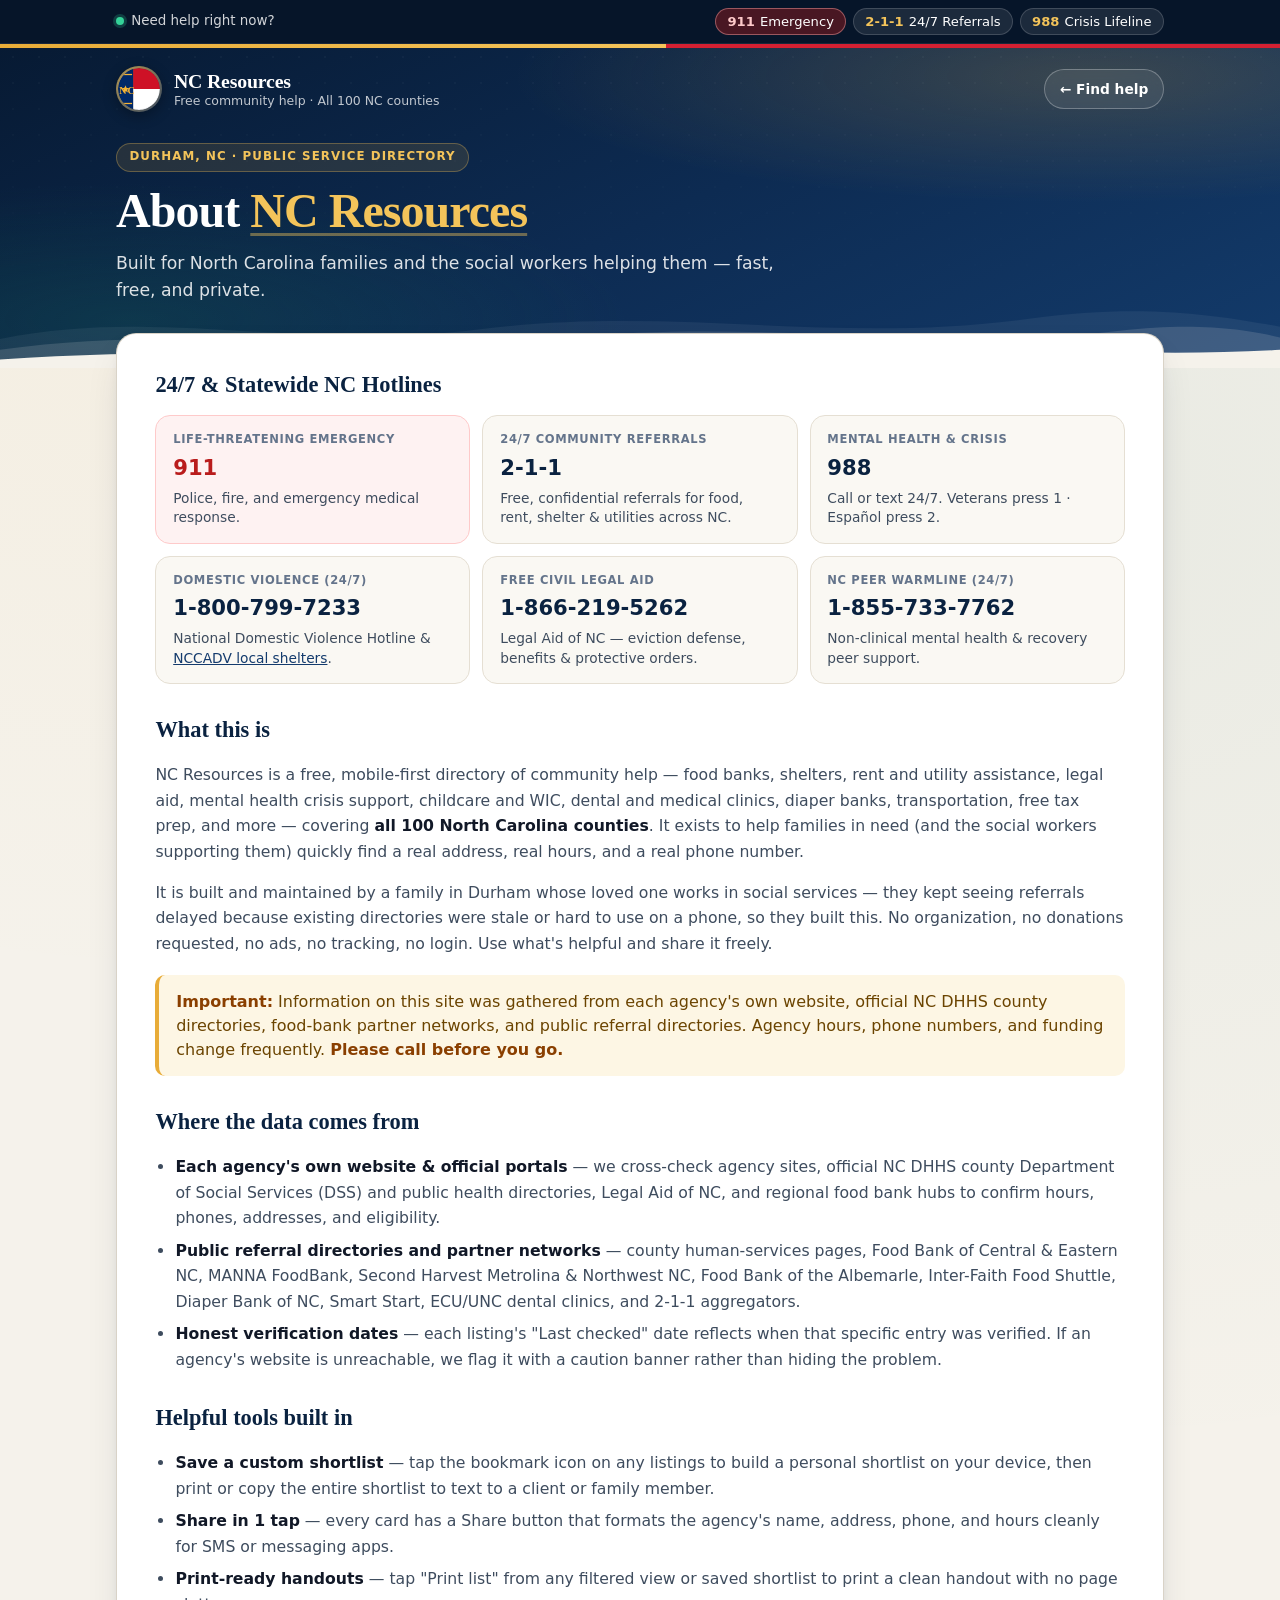
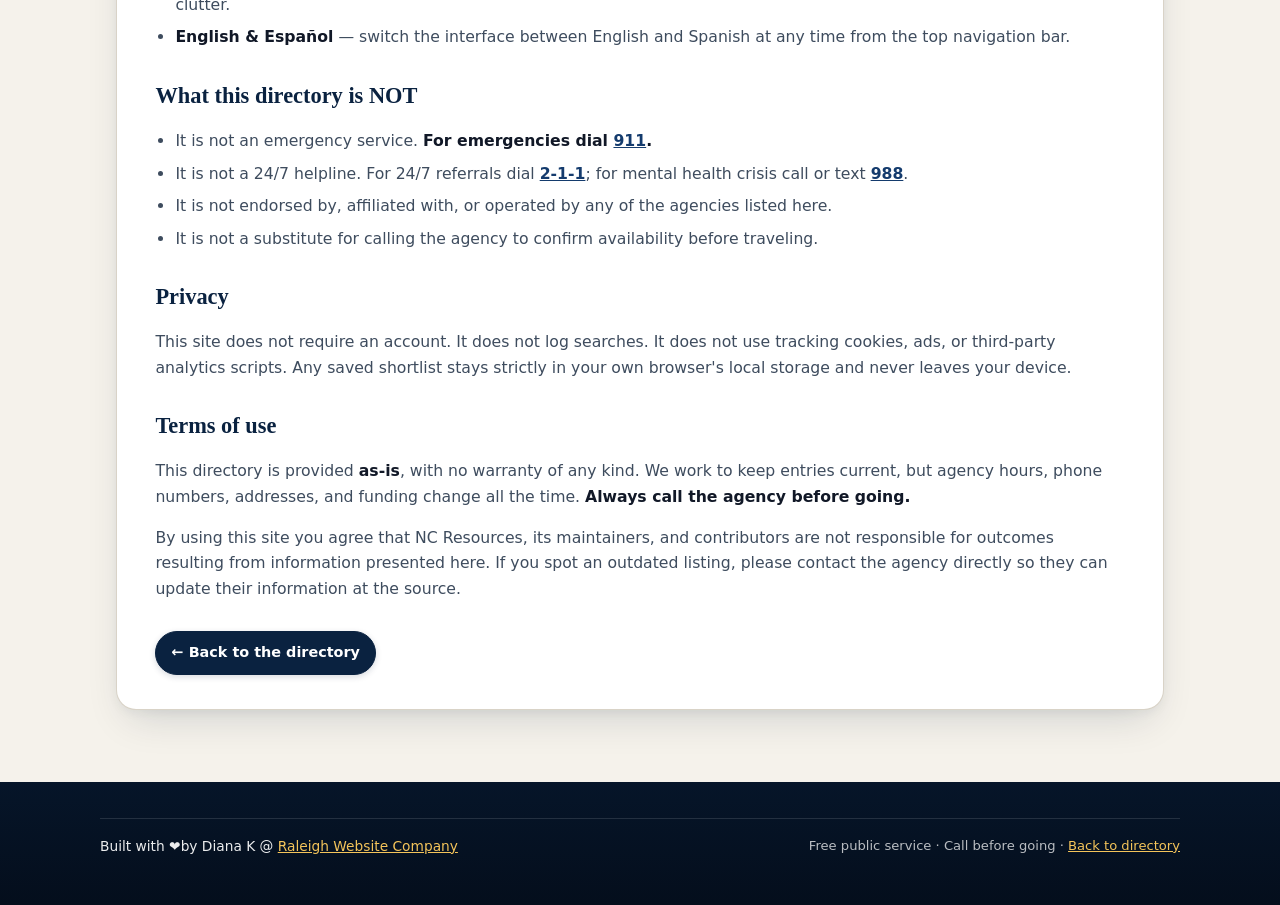
==== commit 1645653a: "ui: Blue Ridge hero, quick-help scenarios, saved shortlist & refine toggles, Diana K @ Raleigh Websi" ====
--- a/about.html
+++ b/about.html
@@ -3,13 +3,13 @@
 <head>
 <meta charset="UTF-8" />
 <meta name="viewport" content="width=device-width, initial-scale=1, viewport-fit=cover" />
-<meta name="theme-color" content="#0B2545" />
+<meta name="theme-color" content="#081C36" />
 <meta name="color-scheme" content="light" />
 <meta name="description" content="About NC Resources — a free community directory covering all 100 North Carolina counties for food, housing, utility help, legal aid, crisis support, childcare, and healthcare." />
 <title>About — NC Resources</title>
 <link rel="icon" href="/favicon.svg" type="image/svg+xml" />
 <link rel="manifest" href="/manifest.webmanifest" />
-<link rel="stylesheet" href="/styles.css?v=3" />
+<link rel="stylesheet" href="/styles.css?v=4" />
 </head>
 <body>
 
@@ -17,7 +17,10 @@
 
 <div class="urgent-bar" role="region" aria-label="24/7 Urgent Help">
   <div class="urgent-bar-inner">
-    <span class="urgent-label">Need help right now?</span>
+    <span class="urgent-label">
+      <span class="live-dot" aria-hidden="true"></span>
+      <span>Need help right now?</span>
+    </span>
     <div class="urgent-links">
       <a href="tel:911" class="urgent-pill urgent-911"><strong>911</strong> <span>Emergency</span></a>
       <a href="tel:211" class="urgent-pill"><strong>2-1-1</strong> <span>24/7 Referrals</span></a>
@@ -28,12 +31,15 @@
 
 <header class="hero hero-compact">
   <div class="hero-accent" aria-hidden="true"></div>
+  <div class="hero-glow" aria-hidden="true"></div>
   <div class="hero-inner">
     <a href="/" class="brand" aria-label="NC Resources home">
-      <img src="/favicon.svg" class="brand-logo" width="42" height="42" alt="" aria-hidden="true" />
+      <span class="brand-halo">
+        <img src="/favicon.svg" class="brand-logo" width="44" height="44" alt="" aria-hidden="true" />
+      </span>
       <span class="brand-text">
         <strong>NC Resources</strong>
-        <em>Free community help · North Carolina</em>
+        <em>Free community help · All 100 NC counties</em>
       </span>
     </a>
     <nav class="hero-nav" aria-label="Primary">
@@ -41,16 +47,22 @@
     </nav>
   </div>
   <div class="hero-copy">
-    <h1 class="lede">About this directory</h1>
+    <div class="hero-eyebrow">Durham, NC · Public Service Directory</div>
+    <h1 class="lede">About <span class="lede-accent">NC Resources</span></h1>
     <p class="lede-sub">Built for North Carolina families and the social workers helping them — fast, free, and private.</p>
   </div>
+  <svg class="hero-ridge" viewBox="0 0 1440 120" preserveAspectRatio="none" aria-hidden="true">
+    <path class="ridge-back" d="M0,76 C180,28 340,95 540,62 C760,26 940,86 1160,46 C1290,22 1380,44 1440,58 L1440,120 L0,120 Z"/>
+    <path class="ridge-mid" d="M0,92 C220,52 400,104 640,74 C860,46 1060,96 1260,64 C1350,50 1410,64 1440,74 L1440,120 L0,120 Z"/>
+    <path class="ridge-front" d="M0,106 C280,82 520,114 820,94 C1060,78 1260,106 1440,92 L1440,120 L0,120 Z"/>
+  </svg>
 </header>
 
 <main id="about-main">
   <section class="prose">
     <h2>24/7 &amp; Statewide NC Hotlines</h2>
     <div class="hotline-grid">
-      <div class="hotline-card">
+      <div class="hotline-card hotline-urgent">
         <span class="hotline-label">Life-Threatening Emergency</span>
         <a class="hotline-num" href="tel:911">911</a>
         <p>Police, fire, and emergency medical response.</p>
@@ -68,7 +80,7 @@
       <div class="hotline-card">
         <span class="hotline-label">Domestic Violence (24/7)</span>
         <a class="hotline-num" href="tel:+18007997233">1-800-799-7233</a>
-        <p>National Domestic Violence Hotline &amp; <a href="https://nccadv.org" rel="noopener">NCCADV local shelters</a>.</p>
+        <p>National Domestic Violence Hotline &amp; <a href="https://nccadv.org" target="_blank" rel="noopener">NCCADV local shelters</a>.</p>
       </div>
       <div class="hotline-card">
         <span class="hotline-label">Free Civil Legal Aid</span>
@@ -83,7 +95,7 @@
     </div>
 
     <h2>What this is</h2>
-    <p>NC Resources is a free, mobile-first directory of community help — food banks, shelters, rent and utility assistance, legal aid, mental health crisis support, childcare and WIC, diaper banks, transportation, healthcare, free tax prep, and more — covering <strong>all 100 North Carolina counties</strong>. It exists to help families in need (and the social workers supporting them) quickly find a real address, real hours, and a real phone number.</p>
+    <p>NC Resources is a free, mobile-first directory of community help — food banks, shelters, rent and utility assistance, legal aid, mental health crisis support, childcare and WIC, dental and medical clinics, diaper banks, transportation, free tax prep, and more — covering <strong>all 100 North Carolina counties</strong>. It exists to help families in need (and the social workers supporting them) quickly find a real address, real hours, and a real phone number.</p>
 
     <p>It is built and maintained by a family in Durham whose loved one works in social services — they kept seeing referrals delayed because existing directories were stale or hard to use on a phone, so they built this. No organization, no donations requested, no ads, no tracking, no login. Use what's helpful and share it freely.</p>
 
@@ -93,18 +105,17 @@
 
     <h2>Where the data comes from</h2>
     <ul>
-      <li><strong>Each agency's own website &amp; official portals</strong> — we cross-check agency sites, official NC DHHS county Department of Social Services (DSS) directories, Legal Aid of NC, and regional food bank hubs to confirm hours, phones, addresses, and eligibility.</li>
-      <li><strong>Public referral directories and partner networks</strong> — county human-services pages, Food Bank of Central &amp; Eastern NC, MANNA FoodBank, Second Harvest Metrolina &amp; Northwest NC, Food Bank of the Albemarle, Inter-Faith Food Shuttle, Diaper Bank of NC, Smart Start, and 2-1-1 aggregators.</li>
-      <li><strong>Conflict policy</strong> — when sources disagree, the agency's own site wins, and the "Last checked" date on each listing lets you gauge freshness.</li>
+      <li><strong>Each agency's own website &amp; official portals</strong> — we cross-check agency sites, official NC DHHS county Department of Social Services (DSS) and public health directories, Legal Aid of NC, and regional food bank hubs to confirm hours, phones, addresses, and eligibility.</li>
+      <li><strong>Public referral directories and partner networks</strong> — county human-services pages, Food Bank of Central &amp; Eastern NC, MANNA FoodBank, Second Harvest Metrolina &amp; Northwest NC, Food Bank of the Albemarle, Inter-Faith Food Shuttle, Diaper Bank of NC, Smart Start, ECU/UNC dental clinics, and 2-1-1 aggregators.</li>
+      <li><strong>Honest verification dates</strong> — each listing's "Last checked" date reflects when that specific entry was verified. If an agency's website is unreachable, we flag it with a caution banner rather than hiding the problem.</li>
     </ul>
 
-    <h2>How to read each listing</h2>
+    <h2>Helpful tools built in</h2>
     <ul>
-      <li><strong>Hours</strong> — program-specific hours when known (food pantry hours rather than general office hours).</li>
-      <li><strong>Who</strong> — eligibility (county residency, age, income, or referral requirements).</li>
-      <li><strong>Bring</strong> — documents the agency asks for (photo ID, proof of address, utility bill, etc.).</li>
-      <li><strong>How</strong> — how to apply (call, walk in, register online, or by appointment).</li>
-      <li><strong>Share / Print</strong> — every card has a 1-tap Share/Copy button so social workers can text details directly to a client, and every filtered view prints cleanly without page clutter.</li>
+      <li><strong>Save a custom shortlist</strong> — tap the bookmark icon on any listings to build a personal shortlist on your device, then print or copy the entire shortlist to text to a client or family member.</li>
+      <li><strong>Share in 1 tap</strong> — every card has a Share button that formats the agency's name, address, phone, and hours cleanly for SMS or messaging apps.</li>
+      <li><strong>Print-ready handouts</strong> — tap "Print list" from any filtered view or saved shortlist to print a clean handout with no page clutter.</li>
+      <li><strong>English &amp; Español</strong> — switch the interface between English and Spanish at any time from the top navigation bar.</li>
     </ul>
 
     <h2>What this directory is NOT</h2>
@@ -116,7 +127,7 @@
     </ul>
 
     <h2>Privacy</h2>
-    <p>This site does not require an account. It does not log searches. It does not use tracking cookies, ads, or third-party analytics scripts. Your calls, map directions, and shared links go straight through your device.</p>
+    <p>This site does not require an account. It does not log searches. It does not use tracking cookies, ads, or third-party analytics scripts. Any saved shortlist stays strictly in your own browser's local storage and never leaves your device.</p>
 
     <h2>Terms of use</h2>
     <p>This directory is provided <strong>as-is</strong>, with no warranty of any kind. We work to keep entries current, but agency hours, phone numbers, addresses, and funding change all the time. <strong>Always call the agency before going.</strong></p>
@@ -131,7 +142,7 @@
 <footer class="foot">
   <div class="foot-inner">
     <div class="foot-bottom">
-      <p class="credit">Built with <span aria-hidden="true">❤️</span><span class="visually-hidden"> love </span>by Diana K. &amp; family in Durham, NC</p>
+      <p class="credit">Built with <span aria-hidden="true">❤️</span><span class="visually-hidden"> love </span>by Diana K @ <a href="https://raleighwebsitecompany.com/" target="_blank" rel="noopener">Raleigh Website Company</a></p>
       <p class="meta">Free public service · Call before going · <a href="/">Back to directory</a></p>
     </div>
   </div>
--- a/styles.css
+++ b/styles.css
@@ -1,42 +1,46 @@
-/* NC Resources — Refined Piedmont Civic design system
- * Pure static, zero external requests, WCAG AAA contrast, mobile-first & print-ready.
+/* NC Resources — Elevated Piedmont Civic Flagship Design System
+ * Zero external requests, strict CSP safe, WCAG AAA contrast, mobile-first & print-ready.
  */
 
 :root {
-  --navy: #0B2545;
-  --navy-deep: #071930;
-  --navy-mid: #163B6B;
-  --navy-soft: #EBF1F8;
-
-  --gold: #E5A93B;
-  --gold-dark: #8A5A00;
-  --gold-soft: #FDF6E3;
-
-  --pine: #17695A;
-  --pine-soft: #E8F5F1;
+  --navy-deep: #061529;
+  --navy: #0A2240;
+  --navy-mid: #143B6D;
+  --navy-light: #205295;
+  --navy-soft: #EAF1FA;
+
+  --gold: #E8AC38;
+  --gold-bright: #F4C45A;
+  --gold-dark: #855400;
+  --gold-soft: #FDF6E4;
+
+  --pine: #146356;
+  --pine-dark: #0D423A;
+  --pine-soft: #E6F4F0;
 
   --crimson: #B91C1C;
   --crimson-soft: #FEF2F2;
   --crimson-border: #FECACA;
 
-  --canvas: #F6F4EE;
+  --canvas: #F5F2EB;
   --paper: #FFFFFF;
-  --surface-subtle: #FAF8F4;
-
-  --ink: #141B24;
-  --ink-soft: #435061;
+  --surface-subtle: #FAF8F3;
+
+  --ink: #111827;
+  --ink-soft: #3E4C5E;
   --ink-mute: #64748B;
 
-  --line: #E5E0D5;
-  --line-strong: #C9C1B0;
-
-  --shadow-xs: 0 1px 2px rgba(11, 37, 69, 0.05);
-  --shadow-sm: 0 2px 8px rgba(11, 37, 69, 0.06);
-  --shadow-md: 0 8px 24px rgba(11, 37, 69, 0.10);
-
-  --radius-sm: 8px;
-  --radius: 14px;
-  --radius-lg: 18px;
+  --line: #E5DFD3;
+  --line-strong: #C9C0AF;
+
+  --shadow-xs: 0 1px 2px rgba(8, 28, 54, 0.05);
+  --shadow-sm: 0 4px 14px rgba(8, 28, 54, 0.07), 0 1px 3px rgba(8, 28, 54, 0.05);
+  --shadow-md: 0 18px 40px -12px rgba(8, 28, 54, 0.16), 0 4px 12px -2px rgba(8, 28, 54, 0.06);
+  --shadow-lg: 0 24px 48px -14px rgba(6, 21, 41, 0.28);
+
+  --radius-sm: 9px;
+  --radius: 15px;
+  --radius-lg: 20px;
   --tap: 44px;
 
   --font-body: -apple-system, BlinkMacSystemFont, "Segoe UI", system-ui, "Helvetica Neue", Arial, sans-serif;
@@ -52,6 +56,8 @@
   line-height: 1.5;
   color: var(--ink);
   background: var(--canvas);
+  background-image: radial-gradient(circle at 12% 0%, rgba(232, 172, 56, 0.07), transparent 36%),
+                    radial-gradient(circle at 88% 20%, rgba(20, 99, 86, 0.05), transparent 42%);
   -webkit-font-smoothing: antialiased;
   text-rendering: optimizeLegibility;
 }
@@ -86,7 +92,7 @@
   padding: 0.7rem 1.1rem;
   text-decoration: none;
   font-weight: 600;
-  z-index: 100;
+  z-index: 200;
   border-radius: 0 0 var(--radius-sm) 0;
 }
 .skip-link:focus { left: 0; top: 0; }
@@ -105,14 +111,14 @@
 
 .urgent-bar {
   background: var(--navy-deep);
-  color: rgba(255, 255, 255, 0.9);
+  color: rgba(255, 255, 255, 0.92);
   border-bottom: 1px solid rgba(255, 255, 255, 0.08);
   font-size: 0.84rem;
 }
 .urgent-bar-inner {
-  max-width: 1040px;
+  max-width: 1080px;
   margin: 0 auto;
-  padding: 0.45rem 1rem;
+  padding: 0.48rem 1rem;
   display: flex;
   flex-wrap: wrap;
   align-items: center;
@@ -120,8 +126,19 @@
   gap: 0.45rem 0.75rem;
 }
 .urgent-label {
-  color: rgba(255, 255, 255, 0.78);
+  display: inline-flex;
+  align-items: center;
+  gap: 0.45rem;
+  color: rgba(255, 255, 255, 0.82);
   font-weight: 500;
+}
+.live-dot {
+  width: 8px;
+  height: 8px;
+  border-radius: 50%;
+  background: #34D399;
+  box-shadow: 0 0 0 3px rgba(52, 211, 153, 0.22);
+  flex-shrink: 0;
 }
 .urgent-links {
   display: flex;
@@ -131,70 +148,108 @@
 .urgent-pill {
   display: inline-flex;
   align-items: center;
-  gap: 0.3rem;
-  color: var(--paper);
-  background: rgba(255, 255, 255, 0.11);
-  border: 1px solid rgba(255, 255, 255, 0.18);
+  gap: 0.32rem;
+  color: var(--paper);
+  background: rgba(255, 255, 255, 0.09);
+  border: 1px solid rgba(255, 255, 255, 0.16);
   text-decoration: none;
-  padding: 0.25rem 0.65rem;
+  padding: 0.26rem 0.72rem;
   border-radius: 999px;
   font-size: 0.82rem;
   line-height: 1.3;
-  transition: background 0.15s ease;
+  transition: background 0.15s ease, transform 0.15s ease;
 }
 .urgent-pill:hover {
-  background: rgba(255, 255, 255, 0.22);
-  color: var(--paper);
+  background: rgba(255, 255, 255, 0.2);
+  color: var(--paper);
+  transform: translateY(-1px);
 }
 .urgent-pill strong {
-  color: var(--gold);
+  color: var(--gold-bright);
   font-variant-numeric: tabular-nums;
 }
 .urgent-pill.urgent-911 {
-  background: rgba(185, 28, 28, 0.35);
+  background: rgba(185, 28, 28, 0.38);
   border-color: rgba(252, 165, 165, 0.45);
 }
 .urgent-pill.urgent-911 strong { color: #FECACA; }
-.urgent-pill.urgent-911:hover { background: rgba(185, 28, 28, 0.55); }
-
-/* ---------- Hero ---------- */
+.urgent-pill.urgent-911:hover { background: rgba(185, 28, 28, 0.6); }
+
+/* ---------- Atmospheric Blue Ridge Hero ---------- */
 
 .hero {
-  background: linear-gradient(155deg, var(--navy) 0%, #12335C 65%, #163E6E 100%);
-  color: var(--paper);
-  padding: 0 0 3.25rem;
+  background:
+    radial-gradient(ellipse 75% 65% at 85% 10%, rgba(232, 172, 56, 0.20) 0%, transparent 60%),
+    radial-gradient(ellipse 65% 70% at 10% 85%, rgba(20, 99, 86, 0.28) 0%, transparent 60%),
+    linear-gradient(155deg, #071A33 0%, #0D2B52 52%, #133B6B 100%);
+  color: var(--paper);
+  padding: 0 0 4.5rem;
   position: relative;
+  overflow: hidden;
 }
 .hero-compact {
-  padding-bottom: 2.75rem;
+  padding-bottom: 4rem;
 }
 .hero-accent {
   height: 4px;
-  background: linear-gradient(90deg, var(--gold) 0%, var(--gold) 55%, #C82333 55%, #C82333 100%);
-}
+  background: linear-gradient(90deg, var(--gold) 0%, var(--gold-bright) 52%, #D42032 52%, #D42032 100%);
+}
+.hero-glow {
+  position: absolute;
+  inset: 0;
+  pointer-events: none;
+  background-image: radial-gradient(rgba(255, 255, 255, 0.06) 1px, transparent 1px);
+  background-size: 26px 26px;
+  mask-image: linear-gradient(to bottom, rgba(0, 0, 0, 0.55), transparent 85%);
+  -webkit-mask-image: linear-gradient(to bottom, rgba(0, 0, 0, 0.55), transparent 85%);
+}
+.hero-ridge {
+  position: absolute;
+  left: 0;
+  right: 0;
+  bottom: -1px;
+  width: 100%;
+  height: 82px;
+  pointer-events: none;
+  display: block;
+}
+.ridge-back { fill: rgba(255, 255, 255, 0.06); }
+.ridge-mid { fill: rgba(245, 242, 235, 0.14); }
+.ridge-front { fill: var(--canvas); }
+
 .hero-inner {
-  max-width: 1040px;
+  max-width: 1080px;
   margin: 0 auto;
-  padding: 1.1rem 1rem 0;
+  padding: 1.15rem 1rem 0;
   display: flex;
   align-items: center;
   justify-content: space-between;
   gap: 0.75rem;
+  position: relative;
+  z-index: 2;
 }
 .brand {
   display: inline-flex;
   align-items: center;
-  gap: 0.7rem;
+  gap: 0.75rem;
   text-decoration: none;
   color: var(--paper);
 }
 .brand:hover { color: var(--paper); }
+.brand-halo {
+  display: grid;
+  place-items: center;
+  padding: 2px;
+  border-radius: 50%;
+  background: linear-gradient(135deg, rgba(244, 196, 90, 0.75), rgba(255, 255, 255, 0.2));
+  box-shadow: 0 4px 14px rgba(0, 0, 0, 0.3);
+  flex-shrink: 0;
+}
 .brand-logo {
   width: 42px;
   height: 42px;
   border-radius: 50%;
-  box-shadow: 0 2px 8px rgba(0, 0, 0, 0.25);
-  flex-shrink: 0;
+  display: block;
 }
 .brand-text {
   display: flex;
@@ -203,128 +258,196 @@
 }
 .brand-text strong {
   font-family: var(--font-display);
-  font-size: 1.2rem;
+  font-size: 1.24rem;
   letter-spacing: -0.01em;
 }
 .brand-text em {
   font-style: normal;
-  font-size: 0.8rem;
-  color: rgba(255, 255, 255, 0.76);
+  font-size: 0.78rem;
+  color: rgba(255, 255, 255, 0.75);
   margin-top: 2px;
 }
 
 .hero-nav {
   display: flex;
   align-items: center;
-  gap: 0.5rem;
-}
+  gap: 0.45rem;
+}
+.nav-saved {
+  display: inline-flex;
+  align-items: center;
+  gap: 0.35rem;
+  background: rgba(232, 172, 56, 0.18);
+  border: 1px solid rgba(244, 196, 90, 0.5);
+  color: var(--paper);
+  font-family: inherit;
+  font-size: 0.84rem;
+  font-weight: 700;
+  padding: 0.42rem 0.78rem;
+  border-radius: 999px;
+  min-height: 40px;
+  cursor: pointer;
+  transition: background 0.15s ease;
+}
+.nav-saved:hover { background: rgba(232, 172, 56, 0.32); }
+.nav-saved svg { color: var(--gold-bright); }
+.saved-badge {
+  background: var(--gold);
+  color: var(--navy-deep);
+  font-size: 0.74rem;
+  font-weight: 800;
+  padding: 0.08rem 0.44rem;
+  border-radius: 999px;
+  font-variant-numeric: tabular-nums;
+}
+
 .lang-switch {
   display: inline-flex;
-  background: rgba(255, 255, 255, 0.12);
-  border: 1px solid rgba(255, 255, 255, 0.24);
+  background: rgba(255, 255, 255, 0.10);
+  border: 1px solid rgba(255, 255, 255, 0.22);
   border-radius: 999px;
   padding: 2px;
+  backdrop-filter: blur(8px);
 }
 .lang-btn {
   background: transparent;
   border: none;
-  color: rgba(255, 255, 255, 0.85);
+  color: rgba(255, 255, 255, 0.86);
   font-family: inherit;
-  font-size: 0.8rem;
+  font-size: 0.78rem;
   font-weight: 700;
   padding: 0.35rem 0.65rem;
-  min-height: 36px;
+  min-height: 34px;
   border-radius: 999px;
   cursor: pointer;
-  letter-spacing: 0.03em;
+  letter-spacing: 0.04em;
   transition: background 0.15s ease, color 0.15s ease;
 }
 .lang-btn.is-active {
   background: var(--paper);
   color: var(--navy);
+  box-shadow: 0 1px 4px rgba(0, 0, 0, 0.2);
 }
 .nav-link {
   color: var(--paper);
   text-decoration: none;
-  border: 1px solid rgba(255, 255, 255, 0.32);
-  background: rgba(255, 255, 255, 0.06);
-  padding: 0.45rem 0.9rem;
-  border-radius: 999px;
-  font-size: 0.88rem;
+  border: 1px solid rgba(255, 255, 255, 0.28);
+  background: rgba(255, 255, 255, 0.07);
+  backdrop-filter: blur(8px);
+  padding: 0.45rem 0.92rem;
+  border-radius: 999px;
+  font-size: 0.86rem;
   font-weight: 600;
   min-height: 40px;
   display: inline-flex;
   align-items: center;
-  transition: background 0.15s ease;
+  transition: background 0.15s ease, border-color 0.15s ease;
 }
 .nav-link:hover {
-  background: rgba(255, 255, 255, 0.16);
+  background: rgba(255, 255, 255, 0.18);
+  border-color: rgba(255, 255, 255, 0.45);
   color: var(--paper);
 }
 
 .hero-copy {
-  max-width: 1040px;
-  margin: 1.5rem auto 0;
+  max-width: 1080px;
+  margin: 1.9rem auto 0;
   padding: 0 1rem;
+  position: relative;
+  z-index: 2;
+}
+.hero-eyebrow {
+  display: inline-flex;
+  align-items: center;
+  gap: 0.4rem;
+  font-size: 0.74rem;
+  font-weight: 700;
+  text-transform: uppercase;
+  letter-spacing: 0.09em;
+  color: var(--gold-bright);
+  background: rgba(232, 172, 56, 0.13);
+  border: 1px solid rgba(244, 196, 90, 0.30);
+  padding: 0.3rem 0.78rem;
+  border-radius: 999px;
+  margin-bottom: 0.85rem;
 }
 .lede {
   margin: 0;
   font-family: var(--font-display);
-  font-size: clamp(1.65rem, 4vw, 2.35rem);
+  font-size: clamp(1.95rem, 4.8vw, 3rem);
+  line-height: 1.1;
+  font-weight: 700;
+  letter-spacing: -0.02em;
+  max-width: 22ch;
+}
+.lede-accent {
+  color: var(--gold-bright);
+  text-decoration: underline;
+  text-decoration-color: rgba(244, 196, 90, 0.42);
+  text-decoration-thickness: 3px;
+  text-underline-offset: 6px;
+}
+.lede-sub {
+  margin: 0.75rem 0 0;
+  font-size: clamp(0.98rem, 2vw, 1.08rem);
+  color: rgba(255, 255, 255, 0.86);
+  max-width: 60ch;
+  line-height: 1.55;
+}
+
+.hero-metrics {
+  display: grid;
+  grid-template-columns: repeat(2, 1fr);
+  gap: 0.6rem;
+  margin-top: 1.5rem;
+  max-width: 720px;
+}
+.metric-card {
+  background: rgba(255, 255, 255, 0.08);
+  border: 1px solid rgba(255, 255, 255, 0.15);
+  backdrop-filter: blur(10px);
+  border-radius: 13px;
+  padding: 0.65rem 0.9rem;
+  display: flex;
+  flex-direction: column;
+}
+.metric-card strong {
+  font-size: 1.25rem;
   line-height: 1.15;
-  font-weight: 700;
-  letter-spacing: -0.015em;
-}
-.lede-sub {
-  margin: 0.5rem 0 0;
-  font-size: 1rem;
-  color: rgba(255, 255, 255, 0.86);
-  max-width: 62ch;
-}
-.hero-stats {
-  display: flex;
-  flex-wrap: wrap;
-  gap: 0.5rem;
-  margin-top: 1.1rem;
-}
-.stat-pill {
-  display: inline-flex;
-  align-items: center;
-  gap: 0.35rem;
-  background: rgba(255, 255, 255, 0.10);
-  border: 1px solid rgba(255, 255, 255, 0.16);
-  padding: 0.3rem 0.75rem;
-  border-radius: 999px;
-  font-size: 0.84rem;
-  color: rgba(255, 255, 255, 0.92);
-}
-.stat-pill strong {
-  color: var(--gold);
+  color: var(--paper);
   font-variant-numeric: tabular-nums;
-}
-
-/* ---------- Main Container & Filter Dock ---------- */
+  letter-spacing: -0.01em;
+}
+.metric-card span {
+  font-size: 0.76rem;
+  color: rgba(255, 255, 255, 0.74);
+  margin-top: 0.12rem;
+}
+
+/* ---------- Main Container & Floating Command Dock ---------- */
 
 main {
-  max-width: 1040px;
+  max-width: 1080px;
   margin: 0 auto;
-  padding: 0 1rem 4rem;
+  padding: 0 1rem 4.5rem;
+  position: relative;
+  z-index: 3;
 }
 
 .filters-shell {
   background: var(--paper);
-  border: 1px solid var(--line);
+  border: 1px solid rgba(201, 192, 175, 0.7);
   border-radius: var(--radius-lg);
-  padding: 1rem;
-  margin: -2rem 0 1.25rem;
+  padding: 1.15rem;
+  margin: -2.4rem 0 1.5rem;
   box-shadow: var(--shadow-md);
   position: relative;
-  z-index: 2;
+  z-index: 4;
 }
 
 .filters {
   display: grid;
-  gap: 0.65rem;
+  gap: 0.7rem;
   grid-template-columns: 1fr;
 }
 
@@ -334,12 +457,12 @@
   min-width: 0;
 }
 .field-label {
-  font-size: 0.74rem;
+  font-size: 0.72rem;
   font-weight: 700;
   text-transform: uppercase;
-  letter-spacing: 0.055em;
+  letter-spacing: 0.06em;
   color: var(--ink-mute);
-  margin-bottom: 0.3rem;
+  margin-bottom: 0.32rem;
 }
 
 .segmented {
@@ -347,7 +470,7 @@
   grid-template-columns: 1fr 1fr;
   background: var(--canvas);
   border: 1px solid var(--line-strong);
-  border-radius: 10px;
+  border-radius: 11px;
   padding: 3px;
   min-height: var(--tap);
 }
@@ -358,7 +481,7 @@
   font-family: inherit;
   font-size: 0.92rem;
   font-weight: 600;
-  border-radius: 7px;
+  border-radius: 8px;
   cursor: pointer;
   padding: 0.4rem 0.5rem;
   transition: background 0.15s ease, color 0.15s ease, box-shadow 0.15s ease;
@@ -366,30 +489,26 @@
 .seg-btn.is-active {
   background: var(--navy);
   color: var(--paper);
-  box-shadow: var(--shadow-xs);
+  box-shadow: 0 2px 6px rgba(10, 34, 64, 0.25);
 }
 .seg-btn:disabled { opacity: 0.55; cursor: progress; }
 
 select {
   appearance: none;
   -webkit-appearance: none;
-  background: var(--paper) url("data:image/svg+xml;utf8,<svg xmlns='http://www.w3.org/2000/svg' width='12' height='8' viewBox='0 0 12 8'><path d='M1 1l5 5 5-5' stroke='%230B2545' stroke-width='1.8' fill='none' stroke-linecap='round' stroke-linejoin='round'/></svg>") no-repeat right 0.85rem center;
+  background: var(--surface-subtle) url("data:image/svg+xml;utf8,<svg xmlns='http://www.w3.org/2000/svg' width='12' height='8' viewBox='0 0 12 8'><path d='M1 1l5 5 5-5' stroke='%230A2240' stroke-width='1.8' fill='none' stroke-linecap='round' stroke-linejoin='round'/></svg>") no-repeat right 0.85rem center;
   border: 1px solid var(--line-strong);
-  border-radius: 10px;
+  border-radius: 11px;
   padding: 0.65rem 2.25rem 0.65rem 0.85rem;
-  font-size: 16px; /* prevent iOS zoom */
+  font-size: 16px;
   font-family: inherit;
   min-height: var(--tap);
   width: 100%;
   color: var(--ink);
-  transition: border-color 0.15s ease, background-color 0.15s ease;
-}
-select:hover { border-color: var(--navy-mid); }
-select:disabled, select[aria-busy="true"] {
-  opacity: 0.55;
-  cursor: progress;
-  background-color: var(--surface-subtle);
-}
+  transition: border-color 0.15s ease, background-color 0.15s ease, box-shadow 0.15s ease;
+}
+select:hover { border-color: var(--navy-mid); background-color: var(--paper); }
+select:disabled, select[aria-busy="true"] { opacity: 0.55; cursor: progress; }
 
 .search-wrap {
   position: relative;
@@ -397,7 +516,7 @@
 }
 .search-icon {
   position: absolute;
-  left: 0.8rem;
+  left: 0.85rem;
   top: 50%;
   transform: translateY(-50%);
   color: var(--ink-mute);
@@ -406,29 +525,32 @@
 input[type="search"] {
   appearance: none;
   -webkit-appearance: none;
-  background: var(--paper);
+  background: var(--surface-subtle);
   border: 1px solid var(--line-strong);
-  border-radius: 10px;
-  padding: 0.65rem 0.85rem 0.65rem 2.45rem;
+  border-radius: 11px;
+  padding: 0.65rem 0.85rem 0.65rem 2.5rem;
   font-size: 16px;
   min-height: var(--tap);
   width: 100%;
   color: var(--ink);
   font-family: inherit;
-  transition: border-color 0.15s ease;
-}
-input[type="search"]:hover { border-color: var(--navy-mid); }
+  transition: border-color 0.15s ease, background-color 0.15s ease;
+}
+input[type="search"]:hover, input[type="search"]:focus {
+  border-color: var(--navy-mid);
+  background: var(--paper);
+}
 input[type="search"]::placeholder { color: var(--ink-mute); }
 
 .btn-clear {
-  background: var(--surface-subtle);
+  background: var(--paper);
   border: 1px solid var(--line-strong);
   color: var(--navy);
-  border-radius: 10px;
-  padding: 0.65rem 1rem;
+  border-radius: 11px;
+  padding: 0.65rem 1.05rem;
   font-family: inherit;
-  font-size: 0.94rem;
-  font-weight: 600;
+  font-size: 0.92rem;
+  font-weight: 700;
   min-height: var(--tap);
   cursor: pointer;
   transition: background 0.15s ease, border-color 0.15s ease;
@@ -436,21 +558,20 @@
 .btn-clear:hover { background: var(--navy-soft); border-color: var(--navy-mid); }
 .btn-clear:disabled { opacity: 0.5; cursor: not-allowed; }
 
-/* Quick popular NC areas */
 .quick-places {
   display: flex;
   align-items: center;
   flex-wrap: wrap;
   gap: 0.45rem;
-  margin-top: 0.85rem;
-  padding-top: 0.8rem;
+  margin-top: 0.9rem;
+  padding-top: 0.85rem;
   border-top: 1px solid var(--line);
 }
 .quick-label {
-  font-size: 0.78rem;
+  font-size: 0.74rem;
   font-weight: 700;
   text-transform: uppercase;
-  letter-spacing: 0.04em;
+  letter-spacing: 0.05em;
   color: var(--ink-mute);
   margin-right: 0.15rem;
 }
@@ -465,8 +586,8 @@
   color: var(--ink-soft);
   font-family: inherit;
   font-size: 0.84rem;
-  font-weight: 500;
-  padding: 0.32rem 0.72rem;
+  font-weight: 600;
+  padding: 0.34rem 0.78rem;
   border-radius: 999px;
   cursor: pointer;
   transition: all 0.15s ease;
@@ -475,17 +596,18 @@
   background: var(--navy-soft);
   border-color: var(--navy-mid);
   color: var(--navy);
+  transform: translateY(-1px);
 }
 .chip.is-active {
   background: var(--navy);
   border-color: var(--navy);
   color: var(--paper);
+  box-shadow: 0 2px 8px rgba(10, 34, 64, 0.22);
 }
 .chip.chip-statewide {
   background: var(--pine-soft);
-  border-color: rgba(23, 105, 90, 0.25);
+  border-color: rgba(20, 99, 86, 0.28);
   color: var(--pine);
-  font-weight: 600;
 }
 .chip.chip-statewide:hover,
 .chip.chip-statewide.is-active {
@@ -494,14 +616,13 @@
   color: var(--paper);
 }
 
-/* Loading shimmer */
 body.is-loading .filters-shell::after {
   content: "";
   position: absolute;
   inset: 0;
   border-radius: var(--radius-lg);
   pointer-events: none;
-  background: linear-gradient(90deg, transparent 0%, rgba(229, 169, 59, 0.14) 50%, transparent 100%);
+  background: linear-gradient(90deg, transparent 0%, rgba(232, 172, 56, 0.15) 50%, transparent 100%);
   background-size: 200% 100%;
   animation: shimmer 1.4s linear infinite;
 }
@@ -510,22 +631,37 @@
   to   { background-position: -100% 0; }
 }
 
-/* ---------- Toolbar ---------- */
+/* ---------- Results Toolbar & Refine Bar ---------- */
 
 .toolbar {
   display: flex;
-  flex-wrap: wrap;
-  align-items: center;
-  justify-content: space-between;
+  flex-direction: column;
   gap: 0.65rem;
-  margin: 0.25rem 0 1rem;
-  padding: 0.55rem 0.85rem;
+  margin: 0.25rem 0 1.15rem;
+  padding: 0.8rem 1rem;
   background: var(--paper);
   border: 1px solid var(--line);
   border-radius: var(--radius);
+  box-shadow: var(--shadow-xs);
+}
+.toolbar-top {
+  display: flex;
+  flex-wrap: wrap;
+  align-items: center;
+  justify-content: space-between;
+  gap: 0.6rem;
+}
+.toolbar-bottom {
+  display: flex;
+  flex-wrap: wrap;
+  align-items: center;
+  justify-content: space-between;
+  gap: 0.5rem;
+  padding-top: 0.6rem;
+  border-top: 1px solid var(--line);
 }
 .status {
-  font-size: 0.94rem;
+  font-size: 0.96rem;
   color: var(--ink-soft);
 }
 .status .count {
@@ -546,13 +682,13 @@
   border: 1px solid var(--line-strong);
   color: var(--navy);
   font-family: inherit;
-  font-size: 0.86rem;
+  font-size: 0.85rem;
   font-weight: 600;
-  padding: 0.42rem 0.8rem;
+  padding: 0.42rem 0.85rem;
   border-radius: 999px;
   cursor: pointer;
   min-height: 36px;
-  transition: background 0.15s ease, border-color 0.15s ease;
+  transition: background 0.15s ease, border-color 0.15s ease, transform 0.15s ease;
 }
 .tool-btn:hover { background: var(--navy-soft); border-color: var(--navy-mid); }
 .tool-btn-primary {
@@ -562,25 +698,171 @@
 }
 .tool-btn-primary:hover { background: var(--navy-mid); color: var(--paper); }
 
-/* ---------- Home Discovery Grid ---------- */
-
-.home-discovery { margin-top: 0.5rem; }
-.section-head { margin-bottom: 0.9rem; }
+.active-pills {
+  display: flex;
+  flex-wrap: wrap;
+  gap: 0.4rem;
+}
+.active-pill {
+  display: inline-flex;
+  align-items: center;
+  gap: 0.35rem;
+  background: var(--navy-soft);
+  color: var(--navy);
+  border: 1px solid rgba(20, 59, 109, 0.2);
+  font-family: inherit;
+  font-size: 0.8rem;
+  font-weight: 700;
+  padding: 0.24rem 0.6rem;
+  border-radius: 999px;
+  cursor: pointer;
+}
+.active-pill:hover { background: #DCE7F5; }
+.active-pill .x { font-size: 0.95rem; line-height: 1; opacity: 0.7; }
+
+.quick-toggles {
+  display: flex;
+  flex-wrap: wrap;
+  gap: 0.35rem;
+}
+.refine-pill {
+  background: var(--surface-subtle);
+  border: 1px solid var(--line);
+  color: var(--ink-soft);
+  font-family: inherit;
+  font-size: 0.8rem;
+  font-weight: 600;
+  padding: 0.28rem 0.68rem;
+  border-radius: 999px;
+  cursor: pointer;
+  transition: all 0.15s ease;
+}
+.refine-pill:hover { border-color: var(--navy-mid); color: var(--navy); }
+.refine-pill.is-active {
+  background: var(--pine);
+  border-color: var(--pine);
+  color: var(--paper);
+}
+
+/* ---------- Home Discovery: Scenarios & Category Grid ---------- */
+
+.home-discovery {
+  display: flex;
+  flex-direction: column;
+  gap: 2.15rem;
+  margin-top: 0.5rem;
+}
+.section-head { margin-bottom: 1rem; }
+.section-kicker {
+  display: inline-block;
+  font-size: 0.72rem;
+  font-weight: 800;
+  text-transform: uppercase;
+  letter-spacing: 0.09em;
+  color: var(--pine);
+  margin-bottom: 0.2rem;
+}
 .section-head h2 {
   margin: 0;
   font-family: var(--font-display);
-  font-size: 1.4rem;
+  font-size: clamp(1.35rem, 3vw, 1.65rem);
   color: var(--navy);
+  letter-spacing: -0.015em;
 }
 .section-head p {
-  margin: 0.2rem 0 0;
+  margin: 0.25rem 0 0;
   color: var(--ink-soft);
   font-size: 0.95rem;
 }
 
+/* Urgent Situation Shortcuts */
+.scenarios-grid {
+  display: grid;
+  gap: 0.75rem;
+  grid-template-columns: 1fr;
+}
+.scenario-card {
+  display: flex;
+  align-items: center;
+  gap: 0.9rem;
+  text-align: left;
+  background: var(--paper);
+  border: 1px solid var(--line);
+  border-radius: var(--radius);
+  padding: 0.95rem 1.05rem;
+  cursor: pointer;
+  font-family: inherit;
+  color: var(--ink);
+  box-shadow: var(--shadow-xs);
+  position: relative;
+  overflow: hidden;
+  transition: transform 0.18s ease, box-shadow 0.18s ease, border-color 0.18s ease;
+}
+.scenario-card::before {
+  content: "";
+  position: absolute;
+  left: 0;
+  top: 0;
+  bottom: 0;
+  width: 4px;
+  background: var(--navy-mid);
+  opacity: 0.85;
+}
+.scenario-card[data-tone="amber"]::before { background: #D97706; }
+.scenario-card[data-tone="crimson"]::before { background: var(--crimson); }
+.scenario-card[data-tone="pine"]::before { background: var(--pine); }
+.scenario-card[data-tone="indigo"]::before { background: #4338CA; }
+.scenario-card[data-tone="plum"]::before { background: #7E22CE; }
+
+.scenario-card:hover {
+  transform: translateY(-2px);
+  box-shadow: var(--shadow-sm);
+  border-color: var(--navy-mid);
+}
+.scenario-icon {
+  width: 42px;
+  height: 42px;
+  border-radius: 12px;
+  display: grid;
+  place-items: center;
+  flex-shrink: 0;
+  background: var(--navy-soft);
+  color: var(--navy);
+}
+.scenario-card[data-tone="amber"] .scenario-icon { background: #FEF3C7; color: #92400E; }
+.scenario-card[data-tone="crimson"] .scenario-icon { background: #FEE2E2; color: #991B1B; }
+.scenario-card[data-tone="pine"] .scenario-icon { background: var(--pine-soft); color: var(--pine); }
+.scenario-card[data-tone="indigo"] .scenario-icon { background: #E0E7FF; color: #3730A3; }
+.scenario-card[data-tone="plum"] .scenario-icon { background: #F3E8FF; color: #6B21A8; }
+
+.scenario-copy { flex: 1; min-width: 0; }
+.scenario-copy strong {
+  display: block;
+  font-size: 0.98rem;
+  color: var(--ink);
+  line-height: 1.25;
+}
+.scenario-copy span {
+  display: block;
+  font-size: 0.83rem;
+  color: var(--ink-mute);
+  margin-top: 0.16rem;
+  line-height: 1.35;
+}
+.scenario-arrow {
+  color: var(--ink-mute);
+  flex-shrink: 0;
+  transition: transform 0.16s ease, color 0.16s ease;
+}
+.scenario-card:hover .scenario-arrow {
+  transform: translateX(3px);
+  color: var(--navy);
+}
+
+/* 15-Category Grid */
 .category-grid {
   display: grid;
-  gap: 0.7rem;
+  gap: 0.75rem;
   grid-template-columns: 1fr;
 }
 .cat-card {
@@ -591,29 +873,31 @@
   background: var(--paper);
   border: 1px solid var(--line);
   border-radius: var(--radius);
-  padding: 0.95rem 1rem;
+  padding: 1rem 1.05rem;
   cursor: pointer;
   font-family: inherit;
   color: var(--ink);
   box-shadow: var(--shadow-xs);
-  transition: transform 0.16s ease, box-shadow 0.16s ease, border-color 0.16s ease;
+  transition: transform 0.18s ease, box-shadow 0.18s ease, border-color 0.18s ease;
   width: 100%;
 }
 .cat-card:hover {
-  transform: translateY(-2px);
+  transform: translateY(-3px);
   box-shadow: var(--shadow-sm);
   border-color: var(--navy-mid);
 }
 .cat-icon {
-  width: 42px;
-  height: 42px;
-  border-radius: 11px;
+  width: 44px;
+  height: 44px;
+  border-radius: 12px;
   display: grid;
   place-items: center;
   flex-shrink: 0;
   background: var(--navy-soft);
   color: var(--navy);
-}
+  transition: transform 0.18s ease;
+}
+.cat-card:hover .cat-icon { transform: scale(1.06); }
 .cat-card[data-tone="amber"] .cat-icon { background: #FEF3C7; color: #92400E; }
 .cat-card[data-tone="blue"] .cat-icon { background: #DBEAFE; color: #1E40AF; }
 .cat-card[data-tone="pine"] .cat-icon { background: var(--pine-soft); color: var(--pine); }
@@ -641,98 +925,138 @@
   color: var(--navy);
   background: var(--canvas);
   border: 1px solid var(--line);
-  padding: 0.12rem 0.5rem;
+  padding: 0.14rem 0.52rem;
   border-radius: 999px;
   flex-shrink: 0;
 }
 .cat-desc {
-  margin: 0.25rem 0 0;
+  margin: 0.28rem 0 0;
   font-size: 0.84rem;
   color: var(--ink-mute);
-  line-height: 1.35;
-}
-
-/* Statewide Spotlight Banner */
+  line-height: 1.38;
+}
+
+/* Statewide Spotlight Card */
 .statewide-spotlight {
-  margin-top: 1.35rem;
-  background: linear-gradient(135deg, #0E342D 0%, #175449 100%);
+  background:
+    radial-gradient(ellipse 70% 80% at 95% 15%, rgba(232, 172, 56, 0.22), transparent 58%),
+    linear-gradient(135deg, #092622 0%, #103F38 52%, #0D304D 100%);
   color: var(--paper);
   border-radius: var(--radius-lg);
-  padding: 1.35rem 1.35rem;
+  padding: 1.5rem;
+  display: flex;
+  flex-direction: column;
+  gap: 1.25rem;
+  box-shadow: var(--shadow-md);
+  border: 1px solid rgba(255, 255, 255, 0.10);
+}
+.spotlight-top {
   display: flex;
   flex-direction: column;
   gap: 1rem;
-  box-shadow: var(--shadow-sm);
 }
 .spotlight-eyebrow {
   display: inline-block;
   font-size: 0.74rem;
   font-weight: 700;
   text-transform: uppercase;
-  letter-spacing: 0.06em;
-  color: var(--gold);
-  margin-bottom: 0.25rem;
+  letter-spacing: 0.08em;
+  color: var(--gold-bright);
+  margin-bottom: 0.3rem;
 }
 .spotlight-copy h3 {
   margin: 0;
   font-family: var(--font-display);
-  font-size: 1.3rem;
-  line-height: 1.2;
+  font-size: clamp(1.3rem, 3vw, 1.65rem);
+  line-height: 1.18;
 }
 .spotlight-copy p {
-  margin: 0.35rem 0 0;
+  margin: 0.38rem 0 0;
   font-size: 0.94rem;
-  color: rgba(255, 255, 255, 0.86);
+  color: rgba(255, 255, 255, 0.84);
   max-width: 58ch;
-}
-.spotlight-actions {
-  display: flex;
-  flex-wrap: wrap;
-  gap: 0.55rem;
 }
 .spotlight-btn {
   display: inline-flex;
   align-items: center;
   justify-content: center;
-  background: var(--paper);
-  color: #0E342D;
-  border: 1.5px solid var(--paper);
-  border-radius: 999px;
-  padding: 0.6rem 1.1rem;
+  align-self: flex-start;
+  background: var(--gold);
+  color: var(--navy-deep);
+  border: none;
+  border-radius: 999px;
+  padding: 0.68rem 1.25rem;
   font-family: inherit;
   font-size: 0.92rem;
-  font-weight: 700;
-  text-decoration: none;
+  font-weight: 800;
   cursor: pointer;
   min-height: var(--tap);
-  transition: filter 0.15s ease, background 0.15s ease;
-}
-.spotlight-btn:hover { filter: brightness(0.95); color: #0E342D; }
-.spotlight-btn-alt {
-  background: transparent;
-  color: var(--paper);
-  border-color: rgba(255, 255, 255, 0.45);
-}
-.spotlight-btn-alt:hover { background: rgba(255, 255, 255, 0.12); color: var(--paper); }
-
-/* ---------- Agency Cards ---------- */
+  box-shadow: 0 6px 18px rgba(0, 0, 0, 0.22);
+  transition: transform 0.15s ease, background 0.15s ease;
+}
+.spotlight-btn:hover { background: var(--gold-bright); transform: translateY(-1px); }
+
+.spotlight-cards {
+  display: grid;
+  gap: 0.7rem;
+  grid-template-columns: 1fr;
+}
+.mini-spot {
+  display: flex;
+  flex-direction: column;
+  text-decoration: none;
+  background: rgba(255, 255, 255, 0.09);
+  border: 1px solid rgba(255, 255, 255, 0.16);
+  border-radius: 13px;
+  padding: 0.9rem 1rem;
+  color: var(--paper);
+  transition: background 0.15s ease, transform 0.15s ease, border-color 0.15s ease;
+}
+.mini-spot:hover {
+  background: rgba(255, 255, 255, 0.16);
+  border-color: rgba(244, 196, 90, 0.5);
+  color: var(--paper);
+  transform: translateY(-2px);
+}
+.mini-spot-tag {
+  font-size: 0.7rem;
+  font-weight: 700;
+  text-transform: uppercase;
+  letter-spacing: 0.06em;
+  color: var(--gold-bright);
+}
+.mini-spot strong {
+  font-size: 1.05rem;
+  margin-top: 0.18rem;
+  color: var(--paper);
+}
+.mini-spot span:last-child {
+  font-size: 0.83rem;
+  color: rgba(255, 255, 255, 0.8);
+  margin-top: 0.2rem;
+  line-height: 1.38;
+}
+
+/* ---------- Magazine-Grade Agency Cards ---------- */
 
 .results {
   display: grid;
-  gap: 0.9rem;
+  gap: 1rem;
 }
 
 .card {
   background: var(--paper);
   border: 1px solid var(--line);
   border-radius: var(--radius);
-  padding: 1.1rem 1.15rem 1rem;
+  padding: 1.15rem 1.2rem 1.05rem;
   box-shadow: var(--shadow-xs);
   display: flex;
   flex-direction: column;
-  transition: box-shadow 0.15s ease, border-color 0.15s ease;
+  position: relative;
+  transition: transform 0.18s ease, box-shadow 0.18s ease, border-color 0.18s ease;
 }
 .card:hover {
+  transform: translateY(-2px);
   box-shadow: var(--shadow-sm);
   border-color: var(--line-strong);
 }
@@ -745,22 +1069,28 @@
   background: #FFFAFA;
 }
 
+.card-top-row {
+  display: flex;
+  align-items: flex-start;
+  justify-content: space-between;
+  gap: 0.6rem;
+  margin-bottom: 0.45rem;
+}
 .card-badges {
   display: flex;
   flex-wrap: wrap;
   align-items: center;
-  gap: 0.4rem;
-  margin-bottom: 0.45rem;
+  gap: 0.35rem;
 }
 .badge {
   display: inline-flex;
   align-items: center;
   gap: 0.25rem;
-  font-size: 0.72rem;
+  font-size: 0.7rem;
   font-weight: 700;
   text-transform: uppercase;
-  letter-spacing: 0.045em;
-  padding: 0.18rem 0.58rem;
+  letter-spacing: 0.05em;
+  padding: 0.2rem 0.58rem;
   border-radius: 999px;
   background: var(--navy-soft);
   color: var(--navy);
@@ -775,6 +1105,13 @@
 .badge-statewide {
   background: var(--pine-soft);
   color: var(--pine);
+}
+.badge-verified {
+  background: #ECFDF5;
+  color: #065F46;
+  text-transform: none;
+  letter-spacing: 0;
+  font-size: 0.72rem;
 }
 .badge-prog {
   background: transparent;
@@ -786,35 +1123,68 @@
   font-size: 0.78rem;
 }
 
+.save-btn {
+  display: grid;
+  place-items: center;
+  width: 36px;
+  height: 36px;
+  border-radius: 50%;
+  border: 1px solid var(--line);
+  background: var(--surface-subtle);
+  color: var(--ink-mute);
+  cursor: pointer;
+  flex-shrink: 0;
+  transition: all 0.15s ease;
+}
+.save-btn:hover { border-color: var(--navy-mid); color: var(--navy); background: var(--navy-soft); }
+.save-btn.is-saved {
+  background: var(--gold-soft);
+  border-color: var(--gold);
+  color: var(--gold-dark);
+}
+.save-btn.is-saved svg { fill: var(--gold); stroke: var(--gold-dark); }
+
 .card-name {
   font-family: var(--font-display);
-  font-size: 1.22rem;
+  font-size: 1.24rem;
   line-height: 1.24;
-  margin: 0 0 0.3rem;
+  margin: 0 0 0.32rem;
   color: var(--ink);
+  letter-spacing: -0.01em;
 }
 .card-loc {
   display: flex;
   align-items: flex-start;
+  flex-wrap: wrap;
   gap: 0.35rem;
-  font-size: 0.88rem;
+  font-size: 0.87rem;
   color: var(--ink-soft);
-  margin-bottom: 0.65rem;
+  margin-bottom: 0.75rem;
 }
 .card-loc svg { flex-shrink: 0; margin-top: 2px; color: var(--ink-mute); }
+.county-tag {
+  font-size: 0.74rem;
+  font-weight: 600;
+  color: var(--ink-mute);
+  background: var(--canvas);
+  padding: 0.08rem 0.48rem;
+  border-radius: 999px;
+}
 
 .card-rows {
   display: grid;
   gap: 0.45rem;
-  padding: 0.65rem 0;
-  border-top: 1px solid var(--line);
+  padding: 0.75rem 0.85rem;
+  background: var(--surface-subtle);
+  border: 1px solid var(--line);
+  border-radius: 11px;
 }
 .row {
   display: flex;
   gap: 0.5rem;
   align-items: flex-start;
-  font-size: 0.92rem;
-  line-height: 1.42;
+  font-size: 0.9rem;
+  line-height: 1.44;
 }
 .row-icon {
   flex-shrink: 0;
@@ -833,7 +1203,7 @@
   gap: 0.45rem;
   flex-wrap: wrap;
   margin-top: auto;
-  padding-top: 0.75rem;
+  padding-top: 0.85rem;
 }
 .cta {
   display: inline-flex;
@@ -844,7 +1214,7 @@
   background: var(--navy);
   color: var(--paper);
   border: 1.5px solid var(--navy);
-  padding: 0.52rem 0.9rem;
+  padding: 0.54rem 0.95rem;
   border-radius: 999px;
   font-family: inherit;
   font-size: 0.9rem;
@@ -853,30 +1223,32 @@
   flex: 1 1 auto;
   text-align: center;
   cursor: pointer;
-  transition: background 0.15s ease, color 0.15s ease, border-color 0.15s ease;
-}
-.cta:hover { background: var(--navy-mid); border-color: var(--navy-mid); color: var(--paper); }
+  box-shadow: 0 2px 6px rgba(10, 34, 64, 0.16);
+  transition: background 0.15s ease, color 0.15s ease, border-color 0.15s ease, transform 0.15s ease;
+}
+.cta:hover { background: var(--navy-mid); border-color: var(--navy-mid); color: var(--paper); transform: translateY(-1px); }
 .cta.alt {
   background: var(--paper);
   color: var(--navy);
   border: 1.5px solid var(--line-strong);
+  box-shadow: none;
   flex: 0 1 auto;
 }
 .cta.alt:hover { background: var(--navy-soft); border-color: var(--navy-mid); color: var(--navy); }
 .cta.share-btn {
-  padding: 0.52rem 0.78rem;
+  padding: 0.54rem 0.8rem;
   flex: 0 0 auto;
 }
 
 .notes {
   background: var(--gold-soft);
   border-left: 3px solid var(--gold);
-  padding: 0.55rem 0.75rem;
+  padding: 0.58rem 0.78rem;
   border-radius: 8px;
   margin-top: 0.75rem;
-  font-size: 0.85rem;
+  font-size: 0.84rem;
   color: #6B4400;
-  line-height: 1.42;
+  line-height: 1.44;
 }
 .notes strong { color: #8A3F00; }
 .notes[data-strong="true"] {
@@ -892,7 +1264,7 @@
   justify-content: space-between;
   flex-wrap: wrap;
   gap: 0.4rem;
-  margin-top: 0.65rem;
+  margin-top: 0.7rem;
   padding-top: 0.55rem;
   border-top: 1px dashed var(--line);
 }
@@ -914,16 +1286,16 @@
 .expand-toggle[aria-expanded="true"] svg { transform: rotate(180deg); }
 
 .verified {
-  font-size: 0.76rem;
+  font-size: 0.75rem;
   color: var(--ink-mute);
 }
 
 .detail {
   display: none;
   margin-top: 0.5rem;
-  padding: 0.65rem 0.8rem;
+  padding: 0.7rem 0.85rem;
   background: var(--surface-subtle);
-  border-radius: 8px;
+  border-radius: 9px;
   border: 1px solid var(--line);
 }
 .detail.open { display: block; }
@@ -931,48 +1303,88 @@
   margin: 0;
   font-size: 0.9rem;
   color: var(--ink-soft);
-  line-height: 1.5;
-}
-
-/* ---------- Statewide Supplement Section ---------- */
+  line-height: 1.52;
+}
+
+/* ---------- Statewide Supplement ---------- */
 
 .statewide-results {
-  margin-top: 2rem;
-  padding-top: 1.5rem;
+  margin-top: 2.25rem;
+  padding-top: 1.6rem;
   border-top: 2px solid var(--line);
 }
-.statewide-results-head {
-  margin-bottom: 1rem;
-}
+.statewide-results-head { margin-bottom: 1rem; }
 .statewide-tag {
   display: inline-block;
   font-size: 0.72rem;
   font-weight: 700;
   text-transform: uppercase;
-  letter-spacing: 0.055em;
+  letter-spacing: 0.06em;
   background: var(--pine-soft);
   color: var(--pine);
-  padding: 0.18rem 0.6rem;
+  padding: 0.2rem 0.62rem;
   border-radius: 999px;
   margin-bottom: 0.35rem;
 }
 .statewide-results-head h3 {
   margin: 0;
   font-family: var(--font-display);
-  font-size: 1.25rem;
+  font-size: 1.3rem;
   color: var(--navy);
 }
 .statewide-results-head p {
-  margin: 0.2rem 0 0;
+  margin: 0.22rem 0 0;
   font-size: 0.9rem;
   color: var(--ink-soft);
 }
 
-/* ---------- Empty State & Toast ---------- */
+/* ---------- Floating Saved Pill, Back-to-Top, Empty & Toast ---------- */
+
+.floating-saved {
+  position: fixed;
+  bottom: 1.25rem;
+  right: 1.25rem;
+  display: inline-flex;
+  align-items: center;
+  gap: 0.45rem;
+  background: var(--navy-deep);
+  color: var(--paper);
+  border: 1.5px solid rgba(244, 196, 90, 0.55);
+  border-radius: 999px;
+  padding: 0.65rem 1.05rem;
+  font-family: inherit;
+  font-size: 0.9rem;
+  font-weight: 700;
+  box-shadow: var(--shadow-lg);
+  cursor: pointer;
+  z-index: 90;
+  transition: transform 0.16s ease, background 0.16s ease;
+}
+.floating-saved:hover { background: var(--navy); transform: translateY(-2px); }
+.floating-saved svg { color: var(--gold-bright); }
+
+.back-to-top {
+  position: fixed;
+  bottom: 1.25rem;
+  left: 1.25rem;
+  width: 44px;
+  height: 44px;
+  border-radius: 50%;
+  display: grid;
+  place-items: center;
+  background: var(--paper);
+  color: var(--navy);
+  border: 1px solid var(--line-strong);
+  box-shadow: var(--shadow-sm);
+  cursor: pointer;
+  z-index: 80;
+  transition: transform 0.15s ease, background 0.15s ease;
+}
+.back-to-top:hover { background: var(--navy-soft); transform: translateY(-2px); }
 
 .empty {
   text-align: center;
-  padding: 2.25rem 1.25rem;
+  padding: 2.5rem 1.25rem;
   background: var(--paper);
   border: 1px solid var(--line);
   border-radius: var(--radius);
@@ -990,20 +1402,21 @@
 
 .toast {
   position: fixed;
-  bottom: 1.25rem;
+  bottom: 1.35rem;
   left: 50%;
   transform: translateX(-50%) translateY(16px);
   background: var(--navy-deep);
   color: var(--paper);
-  padding: 0.65rem 1.15rem;
+  border: 1px solid rgba(244, 196, 90, 0.35);
+  padding: 0.7rem 1.25rem;
   border-radius: 999px;
   font-size: 0.9rem;
   font-weight: 600;
-  box-shadow: var(--shadow-md);
+  box-shadow: var(--shadow-lg);
   opacity: 0;
   pointer-events: none;
   transition: opacity 0.2s ease, transform 0.2s ease;
-  z-index: 200;
+  z-index: 250;
 }
 .toast.is-visible {
   opacity: 1;
@@ -1014,145 +1427,145 @@
 
 .prose {
   background: var(--paper);
-  border: 1px solid var(--line);
+  border: 1px solid rgba(201, 192, 175, 0.7);
   border-radius: var(--radius-lg);
-  padding: 1.5rem 1.35rem;
+  padding: 1.6rem 1.4rem;
   box-shadow: var(--shadow-md);
-  margin-top: -1.75rem;
+  margin-top: -2.2rem;
   position: relative;
-  z-index: 2;
+  z-index: 4;
 }
 .prose h2 {
   font-family: var(--font-display);
-  font-size: 1.35rem;
-  margin: 1.75rem 0 0.55rem;
+  font-size: 1.4rem;
+  margin: 1.8rem 0 0.6rem;
   color: var(--navy);
 }
 .prose h2:first-child { margin-top: 0; }
-.prose p, .prose li { font-size: 0.98rem; line-height: 1.6; color: var(--ink-soft); }
+.prose p, .prose li { font-size: 0.98rem; line-height: 1.62; color: var(--ink-soft); }
 .prose strong { color: var(--ink); }
 .prose ul { padding-left: 1.25rem; }
-.prose li { margin-bottom: 0.4rem; }
+.prose li { margin-bottom: 0.45rem; }
 .prose-callout {
   background: var(--gold-soft);
   border-left: 4px solid var(--gold);
-  padding: 0.85rem 1rem;
-  border-radius: 8px;
+  padding: 0.9rem 1.05rem;
+  border-radius: 10px;
   color: #6B4400;
-  margin: 1.1rem 0;
+  margin: 1.2rem 0;
 }
 .prose-callout strong { color: #8A3F00; }
-.prose-back { margin-top: 1.75rem; }
+.prose-back { margin-top: 1.85rem; }
 .prose-back .cta { flex: 0 0 auto; }
 
 .hotline-grid {
   display: grid;
-  gap: 0.7rem;
+  gap: 0.75rem;
   grid-template-columns: 1fr;
-  margin: 0.75rem 0 1.25rem;
+  margin: 0.85rem 0 1.4rem;
 }
 .hotline-card {
   background: var(--surface-subtle);
   border: 1px solid var(--line);
   border-radius: var(--radius);
-  padding: 0.85rem 1rem;
-}
+  padding: 0.95rem 1.05rem;
+  transition: border-color 0.15s ease, box-shadow 0.15s ease;
+}
+.hotline-card:hover { border-color: var(--navy-mid); box-shadow: var(--shadow-xs); }
+.hotline-card.hotline-urgent {
+  background: var(--crimson-soft);
+  border-color: var(--crimson-border);
+}
+.hotline-card.hotline-urgent .hotline-num { color: var(--crimson); }
 .hotline-label {
   display: block;
-  font-size: 0.74rem;
+  font-size: 0.72rem;
   font-weight: 700;
   text-transform: uppercase;
-  letter-spacing: 0.05em;
+  letter-spacing: 0.055em;
   color: var(--ink-mute);
 }
 .hotline-num {
   display: inline-block;
-  font-size: 1.25rem;
+  font-size: 1.32rem;
   font-weight: 800;
   color: var(--navy);
   text-decoration: none;
-  margin: 0.15rem 0;
+  margin: 0.18rem 0;
   font-variant-numeric: tabular-nums;
 }
 .hotline-num:hover { text-decoration: underline; }
-.hotline-card p {
-  margin: 0.15rem 0 0;
-  font-size: 0.86rem;
-  line-height: 1.4;
-}
+.hotline-card p { margin: 0.15rem 0 0; font-size: 0.86rem; line-height: 1.42; }
 
 /* ---------- Footer ---------- */
 
 .foot {
-  background: var(--navy-deep);
+  background: linear-gradient(180deg, var(--navy-deep) 0%, #040E1C 100%);
   color: rgba(255, 255, 255, 0.84);
-  padding: 2rem 1rem 2.75rem;
+  padding: 2.25rem 1rem 3rem;
   font-size: 0.9rem;
   line-height: 1.55;
 }
 .foot-inner {
-  max-width: 1040px;
+  max-width: 1080px;
   margin: 0 auto;
 }
-.foot a {
-  color: var(--gold);
-  text-decoration: underline;
-}
+.foot a { color: var(--gold-bright); text-decoration: underline; }
 .urgent-callout {
   background: rgba(185, 28, 28, 0.22);
   border: 1px solid rgba(252, 165, 165, 0.35);
   border-radius: var(--radius);
-  padding: 0.85rem 1.05rem;
-  margin-bottom: 1.15rem;
+  padding: 0.9rem 1.1rem;
+  margin-bottom: 1.2rem;
   color: var(--paper);
 }
 .urgent-callout p { margin: 0; font-size: 0.94rem; }
 .urgent-callout strong { color: #FECACA; }
-.foot-disclaimer p { margin: 0 0 1rem; color: rgba(255, 255, 255, 0.8); }
+.foot-disclaimer p { margin: 0 0 1.05rem; color: rgba(255, 255, 255, 0.78); }
 .foot-disclaimer strong { color: var(--paper); }
 .foot-bottom {
-  padding-top: 1rem;
+  padding-top: 1.05rem;
   border-top: 1px solid rgba(255, 255, 255, 0.12);
   display: flex;
   flex-wrap: wrap;
   justify-content: space-between;
-  gap: 0.4rem 1rem;
+  gap: 0.45rem 1rem;
 }
 .foot .credit { margin: 0; font-size: 0.86rem; color: rgba(255, 255, 255, 0.92); }
 .foot .meta { margin: 0; font-size: 0.82rem; color: rgba(255, 255, 255, 0.72); }
 
-/* ---------- Print Header (Hidden on Screen) ---------- */
 .print-header { display: none; }
 
 /* ---------- Responsive Breakpoints ---------- */
 
 @media (min-width: 640px) {
-  .filters {
-    grid-template-columns: 165px 1fr 1fr;
-  }
+  .hero-metrics { grid-template-columns: repeat(4, 1fr); }
+  .filters { grid-template-columns: 165px 1fr 1fr; }
   .search-field { grid-column: 1 / 3; }
   .btn-clear { align-self: end; }
+  .scenarios-grid { grid-template-columns: repeat(2, 1fr); }
   .category-grid { grid-template-columns: repeat(2, 1fr); }
+  .spotlight-cards { grid-template-columns: repeat(3, 1fr); }
   .hotline-grid { grid-template-columns: repeat(2, 1fr); }
-  .prose { padding: 2rem 2.25rem; }
-}
-
-@media (min-width: 900px) {
+  .prose { padding: 2.15rem 2.4rem; }
+}
+
+@media (min-width: 920px) {
   .filters {
-    grid-template-columns: 165px 1fr 1fr 1.25fr auto;
+    grid-template-columns: 165px 1fr 1fr 1.3fr auto;
     align-items: end;
   }
   .search-field { grid-column: auto; }
+  .scenarios-grid { grid-template-columns: repeat(3, 1fr); }
   .category-grid { grid-template-columns: repeat(3, 1fr); }
   .results { grid-template-columns: repeat(2, 1fr); }
   .hotline-grid { grid-template-columns: repeat(3, 1fr); }
-  .statewide-spotlight {
+  .spotlight-top {
     flex-direction: row;
     align-items: center;
     justify-content: space-between;
-    padding: 1.5rem 1.75rem;
   }
-  .spotlight-actions { flex-shrink: 0; }
+  .spotlight-btn { align-self: center; flex-shrink: 0; }
 }
 
 @media (prefers-reduced-motion: reduce) {
@@ -1161,17 +1574,20 @@
     transition-duration: 0.01ms !important;
     scroll-behavior: auto !important;
   }
-  .cat-card:hover { transform: none; }
+  .cat-card:hover, .card:hover, .scenario-card:hover, .mini-spot:hover, .cta:hover, .chip:hover {
+    transform: none;
+  }
 }
 
 /* ---------- Print Stylesheet (Social Worker Handout Mode) ---------- */
 
 @media print {
   .urgent-bar, .hero, .filters-shell, .toolbar, .home-discovery,
-  .foot, .expand-toggle, .share-btn, .skip-link, .toast {
+  .foot, .expand-toggle, .share-btn, .save-btn, .skip-link,
+  .toast, .floating-saved, .back-to-top {
     display: none !important;
   }
-  body { background: #FFFFFF; color: #000000; font-size: 11pt; }
+  body { background: #FFFFFF; background-image: none; color: #000000; font-size: 10.5pt; }
   main { max-width: 100%; padding: 0; }
 
   .print-header {
@@ -1180,8 +1596,8 @@
     padding-bottom: 0.5rem;
     margin-bottom: 0.85rem;
   }
-  .print-header h2 { margin: 0; font-size: 15pt; }
-  .print-header p { margin: 0.2rem 0 0; font-size: 9.5pt; color: #333; }
+  .print-header h2 { margin: 0; font-size: 14.5pt; }
+  .print-header p { margin: 0.2rem 0 0; font-size: 9pt; color: #333; }
 
   .results { display: block; }
   .card {
@@ -1193,14 +1609,16 @@
     padding: 0.6rem 0.75rem;
     margin-bottom: 0.55rem;
   }
-  .card-name { font-size: 12pt; }
-  .card-loc svg, .row-icon, .cta svg { display: none; }
+  .card-rows { background: transparent; border: none; padding: 0.35rem 0; }
+  .card-name { font-size: 11.5pt; }
+  .card-loc svg, .row-icon, .cta svg, .badge-verified { display: none; }
   .cta-row { display: block; margin-top: 0.35rem; padding-top: 0.35rem; }
   .cta {
     display: inline;
     background: transparent !important;
     color: #000 !important;
     border: none !important;
+    box-shadow: none !important;
     padding: 0;
     margin-right: 0.85rem;
     font-weight: 600;
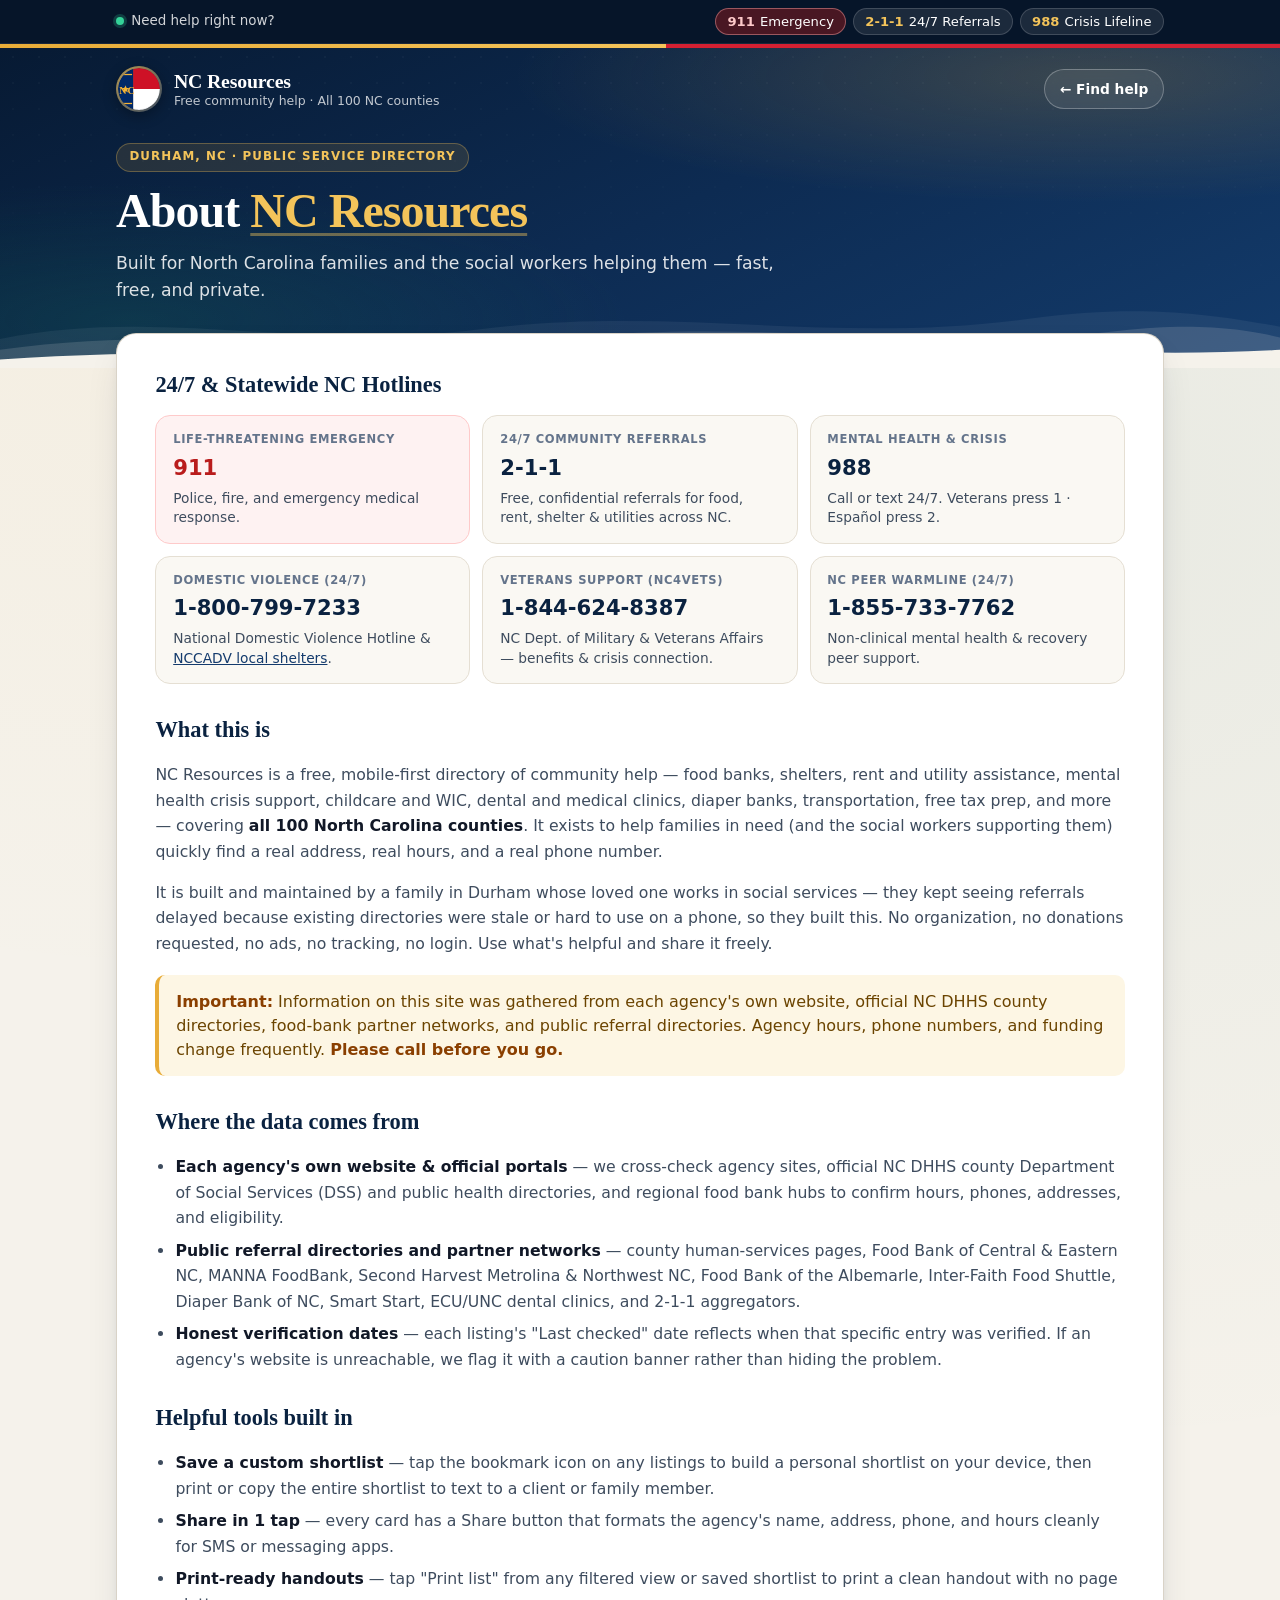
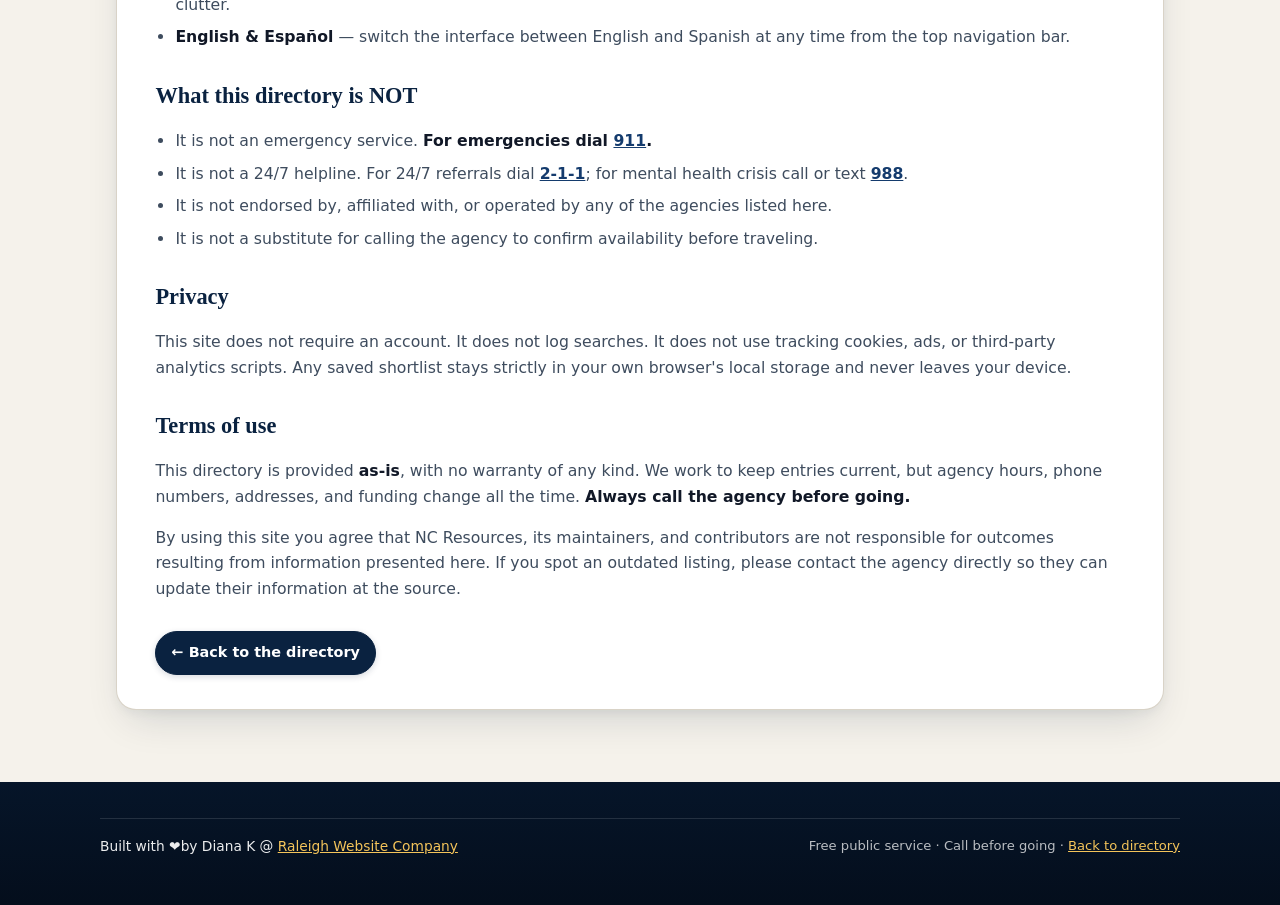
==== commit bcab808d: "data: remove Legal Aid & Eviction Defense category and legal service listings" ====
--- a/about.html
+++ b/about.html
@@ -5,7 +5,7 @@
 <meta name="viewport" content="width=device-width, initial-scale=1, viewport-fit=cover" />
 <meta name="theme-color" content="#081C36" />
 <meta name="color-scheme" content="light" />
-<meta name="description" content="About NC Resources — a free community directory covering all 100 North Carolina counties for food, housing, utility help, legal aid, crisis support, childcare, and healthcare." />
+<meta name="description" content="About NC Resources — a free community directory covering all 100 North Carolina counties for food, housing, utility help, crisis support, childcare, and healthcare." />
 <title>About — NC Resources</title>
 <link rel="icon" href="/favicon.svg" type="image/svg+xml" />
 <link rel="manifest" href="/manifest.webmanifest" />
@@ -83,9 +83,9 @@
         <p>National Domestic Violence Hotline &amp; <a href="https://nccadv.org" target="_blank" rel="noopener">NCCADV local shelters</a>.</p>
       </div>
       <div class="hotline-card">
-        <span class="hotline-label">Free Civil Legal Aid</span>
-        <a class="hotline-num" href="tel:+18662195262">1-866-219-5262</a>
-        <p>Legal Aid of NC — eviction defense, benefits &amp; protective orders.</p>
+        <span class="hotline-label">Veterans Support (NC4VETS)</span>
+        <a class="hotline-num" href="tel:+18446248387">1-844-624-8387</a>
+        <p>NC Dept. of Military &amp; Veterans Affairs — benefits &amp; crisis connection.</p>
       </div>
       <div class="hotline-card">
         <span class="hotline-label">NC Peer Warmline (24/7)</span>
@@ -95,7 +95,7 @@
     </div>
 
     <h2>What this is</h2>
-    <p>NC Resources is a free, mobile-first directory of community help — food banks, shelters, rent and utility assistance, legal aid, mental health crisis support, childcare and WIC, dental and medical clinics, diaper banks, transportation, free tax prep, and more — covering <strong>all 100 North Carolina counties</strong>. It exists to help families in need (and the social workers supporting them) quickly find a real address, real hours, and a real phone number.</p>
+    <p>NC Resources is a free, mobile-first directory of community help — food banks, shelters, rent and utility assistance, mental health crisis support, childcare and WIC, dental and medical clinics, diaper banks, transportation, free tax prep, and more — covering <strong>all 100 North Carolina counties</strong>. It exists to help families in need (and the social workers supporting them) quickly find a real address, real hours, and a real phone number.</p>
 
     <p>It is built and maintained by a family in Durham whose loved one works in social services — they kept seeing referrals delayed because existing directories were stale or hard to use on a phone, so they built this. No organization, no donations requested, no ads, no tracking, no login. Use what's helpful and share it freely.</p>
 
@@ -105,7 +105,7 @@
 
     <h2>Where the data comes from</h2>
     <ul>
-      <li><strong>Each agency's own website &amp; official portals</strong> — we cross-check agency sites, official NC DHHS county Department of Social Services (DSS) and public health directories, Legal Aid of NC, and regional food bank hubs to confirm hours, phones, addresses, and eligibility.</li>
+      <li><strong>Each agency's own website &amp; official portals</strong> — we cross-check agency sites, official NC DHHS county Department of Social Services (DSS) and public health directories, and regional food bank hubs to confirm hours, phones, addresses, and eligibility.</li>
       <li><strong>Public referral directories and partner networks</strong> — county human-services pages, Food Bank of Central &amp; Eastern NC, MANNA FoodBank, Second Harvest Metrolina &amp; Northwest NC, Food Bank of the Albemarle, Inter-Faith Food Shuttle, Diaper Bank of NC, Smart Start, ECU/UNC dental clinics, and 2-1-1 aggregators.</li>
       <li><strong>Honest verification dates</strong> — each listing's "Last checked" date reflects when that specific entry was verified. If an agency's website is unreachable, we flag it with a caution banner rather than hiding the problem.</li>
     </ul>
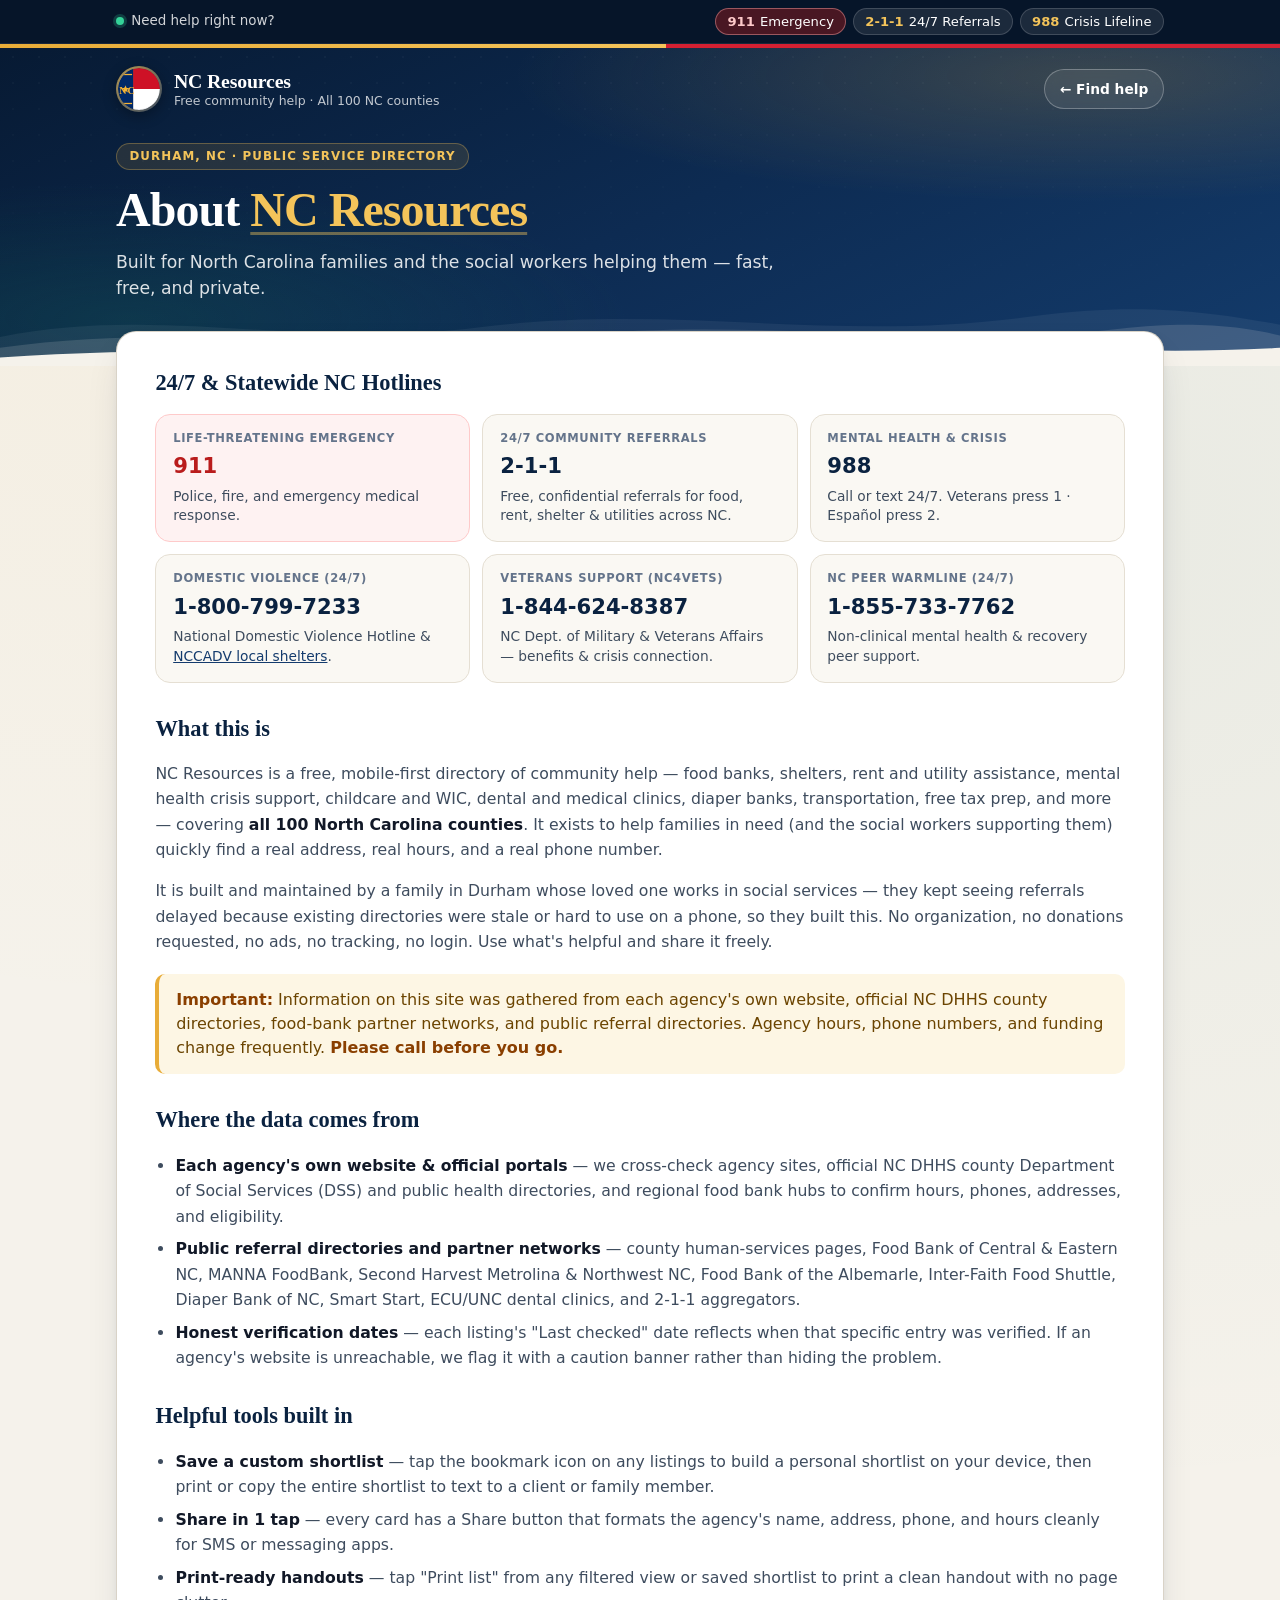
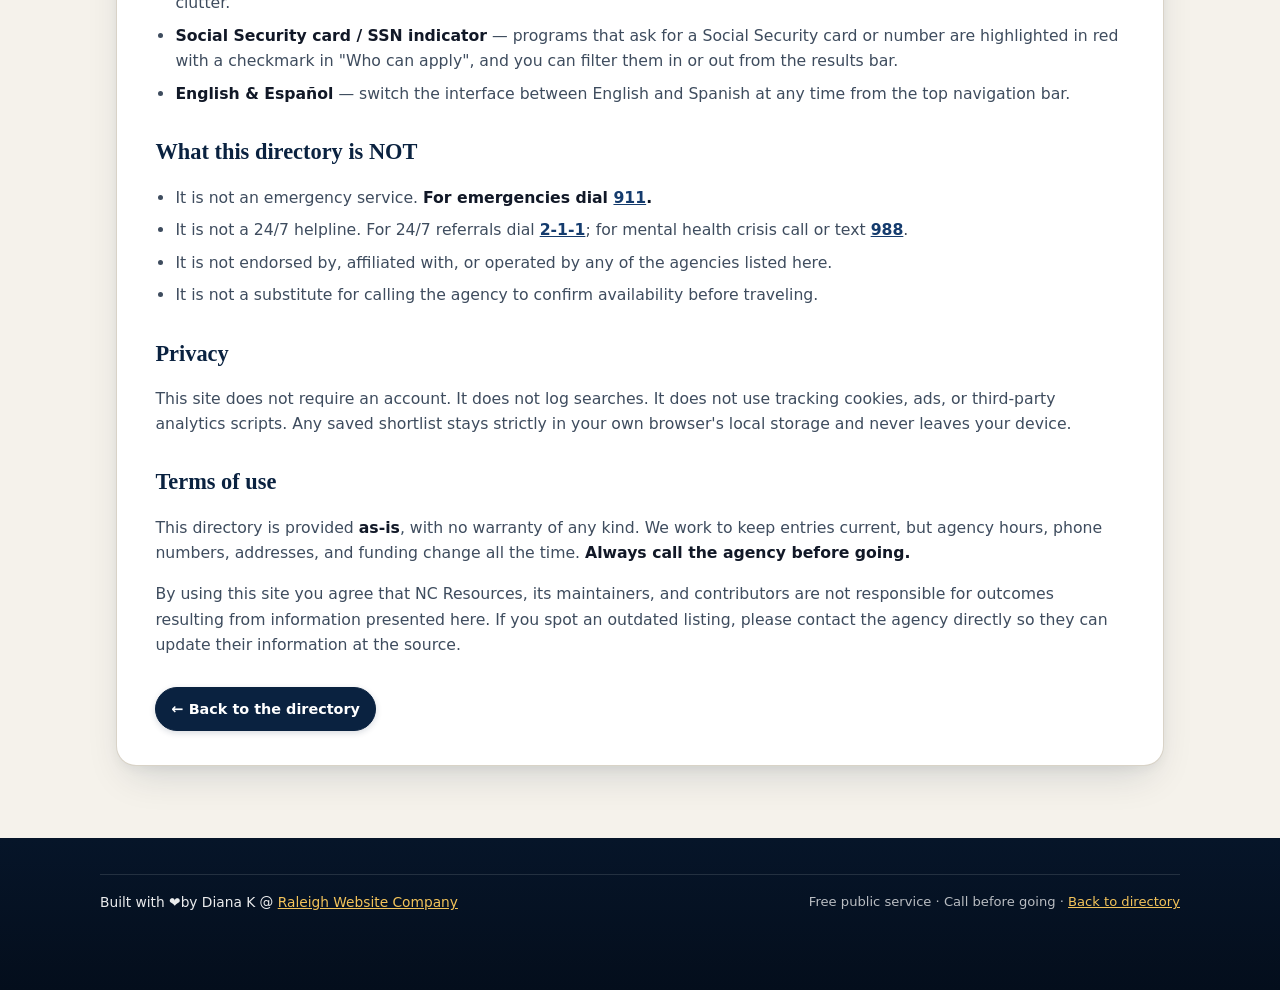
==== commit 7b031d6f: "ui: fix mobile card alignment, prevent horizontal overflow, lock mobile zoom, and add SSN indicators" ====
--- a/about.html
+++ b/about.html
@@ -2,14 +2,61 @@
 <html lang="en">
 <head>
 <meta charset="UTF-8" />
-<meta name="viewport" content="width=device-width, initial-scale=1, viewport-fit=cover" />
+<meta name="viewport" content="width=device-width, initial-scale=1, maximum-scale=1, user-scalable=no, viewport-fit=cover" />
 <meta name="theme-color" content="#081C36" />
 <meta name="color-scheme" content="light" />
 <meta name="description" content="About NC Resources — a free community directory covering all 100 North Carolina counties for food, housing, utility help, crisis support, childcare, and healthcare." />
 <title>About — NC Resources</title>
 <link rel="icon" href="/favicon.svg" type="image/svg+xml" />
 <link rel="manifest" href="/manifest.webmanifest" />
-<link rel="stylesheet" href="/styles.css?v=4" />
+<link rel="stylesheet" href="/styles.css?v=6" />
+<script type="application/ld+json">
+{
+  "@context": "https://schema.org",
+  "@graph": [
+    {
+      "@type": "Organization",
+      "@id": "https://nc-resources.org/#organization",
+      "name": "NC Resources",
+      "url": "https://nc-resources.org/",
+      "logo": {
+        "@type": "ImageObject",
+        "url": "https://nc-resources.org/favicon.svg"
+      },
+      "description": "Free, independent public service directory of verified community assistance programs across all 100 North Carolina counties.",
+      "areaServed": {
+        "@type": "State",
+        "name": "North Carolina"
+      },
+      "knowsLanguage": ["en", "es"]
+    },
+    {
+      "@type": "WebSite",
+      "@id": "https://nc-resources.org/#website",
+      "url": "https://nc-resources.org/",
+      "name": "NC Resources",
+      "publisher": {
+        "@id": "https://nc-resources.org/#organization"
+      }
+    },
+    {
+      "@type": "AboutPage",
+      "@id": "https://nc-resources.org/about#webpage",
+      "url": "https://nc-resources.org/about",
+      "name": "About — NC Resources",
+      "description": "About NC Resources — a free community directory covering all 100 North Carolina counties for food, housing, utility help, crisis support, childcare, and healthcare.",
+      "inLanguage": "en-US",
+      "isAccessibleForFree": true,
+      "isPartOf": {
+        "@id": "https://nc-resources.org/#website"
+      },
+      "about": {
+        "@id": "https://nc-resources.org/#organization"
+      }
+    }
+  ]
+}
+</script>
 </head>
 <body>
 
@@ -115,6 +162,7 @@
       <li><strong>Save a custom shortlist</strong> — tap the bookmark icon on any listings to build a personal shortlist on your device, then print or copy the entire shortlist to text to a client or family member.</li>
       <li><strong>Share in 1 tap</strong> — every card has a Share button that formats the agency's name, address, phone, and hours cleanly for SMS or messaging apps.</li>
       <li><strong>Print-ready handouts</strong> — tap "Print list" from any filtered view or saved shortlist to print a clean handout with no page clutter.</li>
+      <li><strong>Social Security card / SSN indicator</strong> — programs that ask for a Social Security card or number are highlighted in red with a checkmark in "Who can apply", and you can filter them in or out from the results bar.</li>
       <li><strong>English &amp; Español</strong> — switch the interface between English and Spanish at any time from the top navigation bar.</li>
     </ul>
 
--- a/styles.css
+++ b/styles.css
@@ -48,7 +48,13 @@
 }
 
 *, *::before, *::after { box-sizing: border-box; }
-html { -webkit-text-size-adjust: 100%; scroll-behavior: smooth; }
+html {
+  -webkit-text-size-adjust: 100%;
+  scroll-behavior: smooth;
+  overflow-x: clip;
+  overscroll-behavior-x: none;
+  touch-action: pan-y;
+}
 body {
   margin: 0;
   font-family: var(--font-body);
@@ -60,6 +66,10 @@
                     radial-gradient(circle at 88% 20%, rgba(20, 99, 86, 0.05), transparent 42%);
   -webkit-font-smoothing: antialiased;
   text-rendering: optimizeLegibility;
+  overflow-x: clip;
+  overscroll-behavior-x: none;
+  touch-action: pan-y;
+  max-width: 100%;
 }
 
 a { color: var(--navy-mid); }
@@ -118,7 +128,7 @@
 .urgent-bar-inner {
   max-width: 1080px;
   margin: 0 auto;
-  padding: 0.48rem 1rem;
+  padding: 0.48rem max(1rem, env(safe-area-inset-right, 0px)) 0.48rem max(1rem, env(safe-area-inset-left, 0px));
   display: flex;
   flex-wrap: wrap;
   align-items: center;
@@ -220,11 +230,12 @@
 .hero-inner {
   max-width: 1080px;
   margin: 0 auto;
-  padding: 1.15rem 1rem 0;
-  display: flex;
+  padding: 1.15rem max(1rem, env(safe-area-inset-right, 0px)) 0 max(1rem, env(safe-area-inset-left, 0px));
+  display: flex;
+  flex-wrap: wrap;
   align-items: center;
   justify-content: space-between;
-  gap: 0.75rem;
+  gap: 0.65rem 0.75rem;
   position: relative;
   z-index: 2;
 }
@@ -234,6 +245,8 @@
   gap: 0.75rem;
   text-decoration: none;
   color: var(--paper);
+  min-width: 0;
+  flex: 1 1 140px;
 }
 .brand:hover { color: var(--paper); }
 .brand-halo {
@@ -255,6 +268,7 @@
   display: flex;
   flex-direction: column;
   line-height: 1.15;
+  min-width: 0;
 }
 .brand-text strong {
   font-family: var(--font-display);
@@ -271,7 +285,9 @@
 .hero-nav {
   display: flex;
   align-items: center;
+  flex-wrap: wrap;
   gap: 0.45rem;
+  flex-shrink: 0;
 }
 .nav-saved {
   display: inline-flex;
@@ -352,23 +368,26 @@
 .hero-copy {
   max-width: 1080px;
   margin: 1.9rem auto 0;
-  padding: 0 1rem;
+  padding: 0 max(1rem, env(safe-area-inset-right, 0px)) 0 max(1rem, env(safe-area-inset-left, 0px));
   position: relative;
   z-index: 2;
 }
 .hero-eyebrow {
   display: inline-flex;
   align-items: center;
+  flex-wrap: wrap;
   gap: 0.4rem;
+  max-width: 100%;
   font-size: 0.74rem;
   font-weight: 700;
   text-transform: uppercase;
   letter-spacing: 0.09em;
+  line-height: 1.35;
   color: var(--gold-bright);
   background: rgba(232, 172, 56, 0.13);
   border: 1px solid rgba(244, 196, 90, 0.30);
   padding: 0.3rem 0.78rem;
-  border-radius: 999px;
+  border-radius: 16px;
   margin-bottom: 0.85rem;
 }
 .lede {
@@ -397,7 +416,7 @@
 
 .hero-metrics {
   display: grid;
-  grid-template-columns: repeat(2, 1fr);
+  grid-template-columns: repeat(2, minmax(0, 1fr));
   gap: 0.6rem;
   margin-top: 1.5rem;
   max-width: 720px;
@@ -410,6 +429,7 @@
   padding: 0.65rem 0.9rem;
   display: flex;
   flex-direction: column;
+  min-width: 0;
 }
 .metric-card strong {
   font-size: 1.25rem;
@@ -429,7 +449,7 @@
 main {
   max-width: 1080px;
   margin: 0 auto;
-  padding: 0 1rem 4.5rem;
+  padding: 0 max(1rem, env(safe-area-inset-right, 0px)) 4.5rem max(1rem, env(safe-area-inset-left, 0px));
   position: relative;
   z-index: 3;
 }
@@ -443,12 +463,14 @@
   box-shadow: var(--shadow-md);
   position: relative;
   z-index: 4;
+  min-width: 0;
+  max-width: 100%;
 }
 
 .filters {
   display: grid;
   gap: 0.7rem;
-  grid-template-columns: 1fr;
+  grid-template-columns: minmax(0, 1fr);
 }
 
 .field {
@@ -504,6 +526,11 @@
   font-family: inherit;
   min-height: var(--tap);
   width: 100%;
+  min-width: 0;
+  max-width: 100%;
+  overflow: hidden;
+  text-overflow: ellipsis;
+  white-space: nowrap;
   color: var(--ink);
   transition: border-color 0.15s ease, background-color 0.15s ease, box-shadow 0.15s ease;
 }
@@ -513,6 +540,8 @@
 .search-wrap {
   position: relative;
   display: block;
+  width: 100%;
+  min-width: 0;
 }
 .search-icon {
   position: absolute;
@@ -532,6 +561,8 @@
   font-size: 16px;
   min-height: var(--tap);
   width: 100%;
+  min-width: 0;
+  max-width: 100%;
   color: var(--ink);
   font-family: inherit;
   transition: border-color 0.15s ease, background-color 0.15s ease;
@@ -643,6 +674,8 @@
   border: 1px solid var(--line);
   border-radius: var(--radius);
   box-shadow: var(--shadow-xs);
+  min-width: 0;
+  max-width: 100%;
 }
 .toolbar-top {
   display: flex;
@@ -663,6 +696,8 @@
 .status {
   font-size: 0.96rem;
   color: var(--ink-soft);
+  min-width: 0;
+  overflow-wrap: anywhere;
 }
 .status .count {
   color: var(--navy);
@@ -707,6 +742,8 @@
   display: inline-flex;
   align-items: center;
   gap: 0.35rem;
+  max-width: 100%;
+  overflow-wrap: anywhere;
   background: var(--navy-soft);
   color: var(--navy);
   border: 1px solid rgba(20, 59, 109, 0.2);
@@ -743,6 +780,20 @@
   border-color: var(--pine);
   color: var(--paper);
 }
+.refine-pill-ssn {
+  border-color: var(--crimson-border);
+  color: #991B1B;
+  background: var(--crimson-soft);
+}
+.refine-pill-ssn:hover {
+  border-color: var(--crimson);
+  color: var(--crimson);
+}
+.refine-pill-ssn.is-active {
+  background: var(--crimson);
+  border-color: var(--crimson);
+  color: var(--paper);
+}
 
 /* ---------- Home Discovery: Scenarios & Category Grid ---------- */
 
@@ -779,7 +830,7 @@
 .scenarios-grid {
   display: grid;
   gap: 0.75rem;
-  grid-template-columns: 1fr;
+  grid-template-columns: minmax(0, 1fr);
 }
 .scenario-card {
   display: flex;
@@ -796,6 +847,8 @@
   box-shadow: var(--shadow-xs);
   position: relative;
   overflow: hidden;
+  min-width: 0;
+  width: 100%;
   transition: transform 0.18s ease, box-shadow 0.18s ease, border-color 0.18s ease;
 }
 .scenario-card::before {
@@ -863,7 +916,7 @@
 .category-grid {
   display: grid;
   gap: 0.75rem;
-  grid-template-columns: 1fr;
+  grid-template-columns: minmax(0, 1fr);
 }
 .cat-card {
   display: flex;
@@ -879,6 +932,7 @@
   color: var(--ink);
   box-shadow: var(--shadow-xs);
   transition: transform 0.18s ease, box-shadow 0.18s ease, border-color 0.18s ease;
+  min-width: 0;
   width: 100%;
 }
 .cat-card:hover {
@@ -999,7 +1053,7 @@
 .spotlight-cards {
   display: grid;
   gap: 0.7rem;
-  grid-template-columns: 1fr;
+  grid-template-columns: minmax(0, 1fr);
 }
 .mini-spot {
   display: flex;
@@ -1010,6 +1064,7 @@
   border-radius: 13px;
   padding: 0.9rem 1rem;
   color: var(--paper);
+  min-width: 0;
   transition: background 0.15s ease, transform 0.15s ease, border-color 0.15s ease;
 }
 .mini-spot:hover {
@@ -1041,6 +1096,7 @@
 
 .results {
   display: grid;
+  grid-template-columns: minmax(0, 1fr);
   gap: 1rem;
 }
 
@@ -1053,6 +1109,9 @@
   display: flex;
   flex-direction: column;
   position: relative;
+  min-width: 0;
+  max-width: 100%;
+  overflow-wrap: break-word;
   transition: transform 0.18s ease, box-shadow 0.18s ease, border-color 0.18s ease;
 }
 .card:hover {
@@ -1068,24 +1127,50 @@
   border-top: 3px solid var(--crimson);
   background: #FFFAFA;
 }
-
+.card[data-ssn="true"] {
+  border: 1.5px solid #F87171;
+  border-top: 4px solid var(--crimson);
+  background: var(--crimson-soft);
+}
+.card[data-ssn="true"]:hover {
+  border-color: var(--crimson);
+}
+.card[data-ssn="true"] .card-name {
+  color: #7F1D1D;
+}
+.card[data-ssn="true"] .card-rows {
+  background: #FFF7F7;
+  border-color: var(--crimson-border);
+}
+.card[data-ssn="true"] .card-foot {
+  border-top-color: var(--crimson-border);
+}
+
+.card-head {
+  min-width: 0;
+}
 .card-top-row {
   display: flex;
   align-items: flex-start;
   justify-content: space-between;
   gap: 0.6rem;
   margin-bottom: 0.45rem;
+  min-width: 0;
 }
 .card-badges {
   display: flex;
   flex-wrap: wrap;
   align-items: center;
   gap: 0.35rem;
+  flex: 1;
+  min-width: 0;
 }
 .badge {
   display: inline-flex;
   align-items: center;
   gap: 0.25rem;
+  max-width: 100%;
+  overflow-wrap: anywhere;
   font-size: 0.7rem;
   font-weight: 700;
   text-transform: uppercase;
@@ -1109,6 +1194,13 @@
 .badge-verified {
   background: #ECFDF5;
   color: #065F46;
+  text-transform: none;
+  letter-spacing: 0;
+  font-size: 0.72rem;
+}
+.badge-ssn {
+  background: var(--crimson);
+  color: #FFFFFF;
   text-transform: none;
   letter-spacing: 0;
   font-size: 0.72rem;
@@ -1151,18 +1243,31 @@
   margin: 0 0 0.32rem;
   color: var(--ink);
   letter-spacing: -0.01em;
+  overflow-wrap: anywhere;
 }
 .card-loc {
   display: flex;
   align-items: flex-start;
-  flex-wrap: wrap;
-  gap: 0.35rem;
+  gap: 0.38rem;
   font-size: 0.87rem;
   color: var(--ink-soft);
   margin-bottom: 0.75rem;
-}
-.card-loc svg { flex-shrink: 0; margin-top: 2px; color: var(--ink-mute); }
+  min-width: 0;
+}
+.card-loc svg { flex-shrink: 0; margin-top: 3px; color: var(--ink-mute); }
+.card-loc-text {
+  flex: 1;
+  min-width: 0;
+  display: flex;
+  flex-wrap: wrap;
+  align-items: baseline;
+  gap: 0.22rem 0.4rem;
+  line-height: 1.42;
+  overflow-wrap: anywhere;
+}
 .county-tag {
+  display: inline-block;
+  white-space: nowrap;
   font-size: 0.74rem;
   font-weight: 600;
   color: var(--ink-mute);
@@ -1173,11 +1278,13 @@
 
 .card-rows {
   display: grid;
+  grid-template-columns: minmax(0, 1fr);
   gap: 0.45rem;
   padding: 0.75rem 0.85rem;
   background: var(--surface-subtle);
   border: 1px solid var(--line);
   border-radius: 11px;
+  min-width: 0;
 }
 .row {
   display: flex;
@@ -1185,6 +1292,7 @@
   align-items: flex-start;
   font-size: 0.9rem;
   line-height: 1.44;
+  min-width: 0;
 }
 .row-icon {
   flex-shrink: 0;
@@ -1195,8 +1303,42 @@
   display: grid;
   place-items: center;
 }
-.row-text { min-width: 0; word-break: break-word; color: var(--ink-soft); }
+.row-text {
+  flex: 1;
+  min-width: 0;
+  overflow-wrap: anywhere;
+  word-break: break-word;
+  color: var(--ink-soft);
+}
 .row-text strong { font-weight: 600; color: var(--ink); }
+.row-who.is-ssn .row-icon,
+.row-docs.is-ssn .row-icon {
+  color: var(--crimson);
+}
+.row-who.is-ssn .row-text strong,
+.row-docs.is-ssn .row-text strong {
+  color: #991B1B;
+}
+.ssn-check-tag {
+  display: inline-flex;
+  align-items: center;
+  gap: 0.25rem;
+  margin: 0.15rem 0 0 0.35rem;
+  padding: 0.08rem 0.52rem;
+  max-width: 100%;
+  border-radius: 999px;
+  background: #FEE2E2;
+  border: 1px solid #FCA5A5;
+  color: #991B1B;
+  font-size: 0.78rem;
+  font-weight: 700;
+  line-height: 1.35;
+  vertical-align: baseline;
+}
+.ssn-check-tag svg {
+  color: var(--crimson);
+  flex-shrink: 0;
+}
 
 .cta-row {
   display: flex;
@@ -1210,6 +1352,7 @@
   align-items: center;
   justify-content: center;
   gap: 0.38rem;
+  max-width: 100%;
   text-decoration: none;
   background: var(--navy);
   color: var(--paper);
@@ -1219,6 +1362,7 @@
   font-family: inherit;
   font-size: 0.9rem;
   font-weight: 600;
+  line-height: 1.25;
   min-height: var(--tap);
   flex: 1 1 auto;
   text-align: center;
@@ -1249,6 +1393,9 @@
   font-size: 0.84rem;
   color: #6B4400;
   line-height: 1.44;
+  min-width: 0;
+  overflow-wrap: anywhere;
+  word-break: break-word;
 }
 .notes strong { color: #8A3F00; }
 .notes[data-strong="true"] {
@@ -1297,6 +1444,7 @@
   background: var(--surface-subtle);
   border-radius: 9px;
   border: 1px solid var(--line);
+  min-width: 0;
 }
 .detail.open { display: block; }
 .detail p {
@@ -1304,6 +1452,8 @@
   font-size: 0.9rem;
   color: var(--ink-soft);
   line-height: 1.52;
+  overflow-wrap: anywhere;
+  word-break: break-word;
 }
 
 /* ---------- Statewide Supplement ---------- */
@@ -1342,8 +1492,9 @@
 
 .floating-saved {
   position: fixed;
-  bottom: 1.25rem;
-  right: 1.25rem;
+  bottom: calc(1rem + env(safe-area-inset-bottom, 0px));
+  right: max(1rem, env(safe-area-inset-right, 0px));
+  max-width: calc(100vw - 5rem);
   display: inline-flex;
   align-items: center;
   gap: 0.45rem;
@@ -1365,14 +1516,15 @@
 
 .back-to-top {
   position: fixed;
-  bottom: 1.25rem;
-  left: 1.25rem;
+  bottom: calc(1rem + env(safe-area-inset-bottom, 0px));
+  left: max(1rem, env(safe-area-inset-left, 0px));
   width: 44px;
   height: 44px;
   border-radius: 50%;
   display: grid;
   place-items: center;
-  background: var(--paper);
+  background: rgba(255, 255, 255, 0.94);
+  backdrop-filter: blur(8px);
   color: var(--navy);
   border: 1px solid var(--line-strong);
   box-shadow: var(--shadow-sm);
@@ -1390,6 +1542,7 @@
   border-radius: var(--radius);
   color: var(--ink-soft);
   grid-column: 1 / -1;
+  min-width: 0;
 }
 .empty p { font-size: 1rem; margin: 0.45rem 0; }
 .empty strong { color: var(--ink); }
@@ -1398,18 +1551,22 @@
   color: var(--ink-mute);
   font-family: ui-monospace, SFMono-Regular, Menlo, monospace;
   margin-top: 0.9rem !important;
+  overflow-wrap: anywhere;
 }
 
 .toast {
   position: fixed;
-  bottom: 1.35rem;
+  bottom: calc(1.25rem + env(safe-area-inset-bottom, 0px));
   left: 50%;
   transform: translateX(-50%) translateY(16px);
+  max-width: calc(100vw - 2rem);
+  width: max-content;
+  text-align: center;
   background: var(--navy-deep);
   color: var(--paper);
   border: 1px solid rgba(244, 196, 90, 0.35);
-  padding: 0.7rem 1.25rem;
-  border-radius: 999px;
+  padding: 0.7rem 1.2rem;
+  border-radius: 14px;
   font-size: 0.9rem;
   font-weight: 600;
   box-shadow: var(--shadow-lg);
@@ -1434,6 +1591,8 @@
   margin-top: -2.2rem;
   position: relative;
   z-index: 4;
+  min-width: 0;
+  overflow-wrap: break-word;
 }
 .prose h2 {
   font-family: var(--font-display);
@@ -1442,7 +1601,7 @@
   color: var(--navy);
 }
 .prose h2:first-child { margin-top: 0; }
-.prose p, .prose li { font-size: 0.98rem; line-height: 1.62; color: var(--ink-soft); }
+.prose p, .prose li { font-size: 0.98rem; line-height: 1.62; color: var(--ink-soft); overflow-wrap: anywhere; }
 .prose strong { color: var(--ink); }
 .prose ul { padding-left: 1.25rem; }
 .prose li { margin-bottom: 0.45rem; }
@@ -1461,7 +1620,7 @@
 .hotline-grid {
   display: grid;
   gap: 0.75rem;
-  grid-template-columns: 1fr;
+  grid-template-columns: minmax(0, 1fr);
   margin: 0.85rem 0 1.4rem;
 }
 .hotline-card {
@@ -1469,6 +1628,7 @@
   border: 1px solid var(--line);
   border-radius: var(--radius);
   padding: 0.95rem 1.05rem;
+  min-width: 0;
   transition: border-color 0.15s ease, box-shadow 0.15s ease;
 }
 .hotline-card:hover { border-color: var(--navy-mid); box-shadow: var(--shadow-xs); }
@@ -1502,7 +1662,7 @@
 .foot {
   background: linear-gradient(180deg, var(--navy-deep) 0%, #040E1C 100%);
   color: rgba(255, 255, 255, 0.84);
-  padding: 2.25rem 1rem 3rem;
+  padding: 2.25rem max(1rem, env(safe-area-inset-right, 0px)) calc(4.75rem + env(safe-area-inset-bottom, 0px)) max(1rem, env(safe-area-inset-left, 0px));
   font-size: 0.9rem;
   line-height: 1.55;
 }
@@ -1538,28 +1698,130 @@
 
 /* ---------- Responsive Breakpoints ---------- */
 
+@media (max-width: 639px) {
+  .cta-row .cta:not(.alt) {
+    flex: 1 1 100%;
+  }
+  .cta-row .cta.alt,
+  .cta-row .cta.share-btn {
+    flex: 1 1 auto;
+    padding: 0.54rem 0.72rem;
+    font-size: 0.86rem;
+  }
+  .spotlight-btn {
+    width: 100%;
+  }
+  .expand-toggle {
+    min-height: 36px;
+  }
+  .chip,
+  .refine-pill {
+    min-height: 36px;
+    display: inline-flex;
+    align-items: center;
+  }
+  .back-to-top {
+    width: 40px;
+    height: 40px;
+  }
+}
+
+@media (max-width: 520px) {
+  .urgent-bar-inner {
+    gap: 0.35rem 0.55rem;
+  }
+  .hero-inner {
+    padding-top: 0.95rem;
+    gap: 0.55rem;
+  }
+  .brand {
+    gap: 0.6rem;
+  }
+  .brand-logo {
+    width: 38px;
+    height: 38px;
+  }
+  .brand-text strong {
+    font-size: 1.12rem;
+  }
+  .brand-text em {
+    font-size: 0.72rem;
+  }
+  .hero-nav {
+    gap: 0.35rem;
+  }
+  .lang-btn {
+    padding: 0.3rem 0.54rem;
+    min-height: 32px;
+    font-size: 0.76rem;
+  }
+  .nav-link {
+    padding: 0.36rem 0.72rem;
+    font-size: 0.82rem;
+    min-height: 36px;
+  }
+  .nav-saved {
+    padding: 0.34rem 0.62rem;
+    font-size: 0.8rem;
+    min-height: 36px;
+  }
+  .hero-copy {
+    margin-top: 1.45rem;
+  }
+  .hero-eyebrow {
+    font-size: 0.68rem;
+    letter-spacing: 0.06em;
+    padding: 0.28rem 0.68rem;
+  }
+  .lede-accent {
+    text-underline-offset: 4px;
+  }
+  .filters-shell {
+    padding: 0.95rem 0.9rem;
+    margin: -2.1rem 0 1.25rem;
+    border-radius: 16px;
+  }
+  .toolbar {
+    padding: 0.75rem 0.85rem;
+  }
+  .card {
+    padding: 1rem 0.95rem 0.95rem;
+  }
+  .card-rows {
+    padding: 0.68rem 0.75rem;
+  }
+  .statewide-spotlight {
+    padding: 1.2rem 1rem;
+    border-radius: 16px;
+  }
+  .prose {
+    padding: 1.25rem 1rem;
+    border-radius: 16px;
+  }
+}
+
 @media (min-width: 640px) {
-  .hero-metrics { grid-template-columns: repeat(4, 1fr); }
-  .filters { grid-template-columns: 165px 1fr 1fr; }
+  .hero-metrics { grid-template-columns: repeat(4, minmax(0, 1fr)); }
+  .filters { grid-template-columns: 165px minmax(0, 1fr) minmax(0, 1fr); }
   .search-field { grid-column: 1 / 3; }
   .btn-clear { align-self: end; }
-  .scenarios-grid { grid-template-columns: repeat(2, 1fr); }
-  .category-grid { grid-template-columns: repeat(2, 1fr); }
-  .spotlight-cards { grid-template-columns: repeat(3, 1fr); }
-  .hotline-grid { grid-template-columns: repeat(2, 1fr); }
+  .scenarios-grid { grid-template-columns: repeat(2, minmax(0, 1fr)); }
+  .category-grid { grid-template-columns: repeat(2, minmax(0, 1fr)); }
+  .spotlight-cards { grid-template-columns: repeat(3, minmax(0, 1fr)); }
+  .hotline-grid { grid-template-columns: repeat(2, minmax(0, 1fr)); }
   .prose { padding: 2.15rem 2.4rem; }
 }
 
 @media (min-width: 920px) {
   .filters {
-    grid-template-columns: 165px 1fr 1fr 1.3fr auto;
+    grid-template-columns: 165px minmax(0, 1fr) minmax(0, 1fr) minmax(0, 1.3fr) auto;
     align-items: end;
   }
   .search-field { grid-column: auto; }
-  .scenarios-grid { grid-template-columns: repeat(3, 1fr); }
-  .category-grid { grid-template-columns: repeat(3, 1fr); }
-  .results { grid-template-columns: repeat(2, 1fr); }
-  .hotline-grid { grid-template-columns: repeat(3, 1fr); }
+  .scenarios-grid { grid-template-columns: repeat(3, minmax(0, 1fr)); }
+  .category-grid { grid-template-columns: repeat(3, minmax(0, 1fr)); }
+  .results { grid-template-columns: repeat(2, minmax(0, 1fr)); }
+  .hotline-grid { grid-template-columns: repeat(3, minmax(0, 1fr)); }
   .spotlight-top {
     flex-direction: row;
     align-items: center;
@@ -1608,6 +1870,15 @@
     border-radius: 6px;
     padding: 0.6rem 0.75rem;
     margin-bottom: 0.55rem;
+  }
+  .card[data-ssn="true"] {
+    border: 1.5px solid #B91C1C;
+    border-left: 4px solid #B91C1C;
+    background: #FEF2F2;
+  }
+  .ssn-check-tag {
+    border-color: #B91C1C;
+    color: #991B1B;
   }
   .card-rows { background: transparent; border: none; padding: 0.35rem 0; }
   .card-name { font-size: 11.5pt; }
